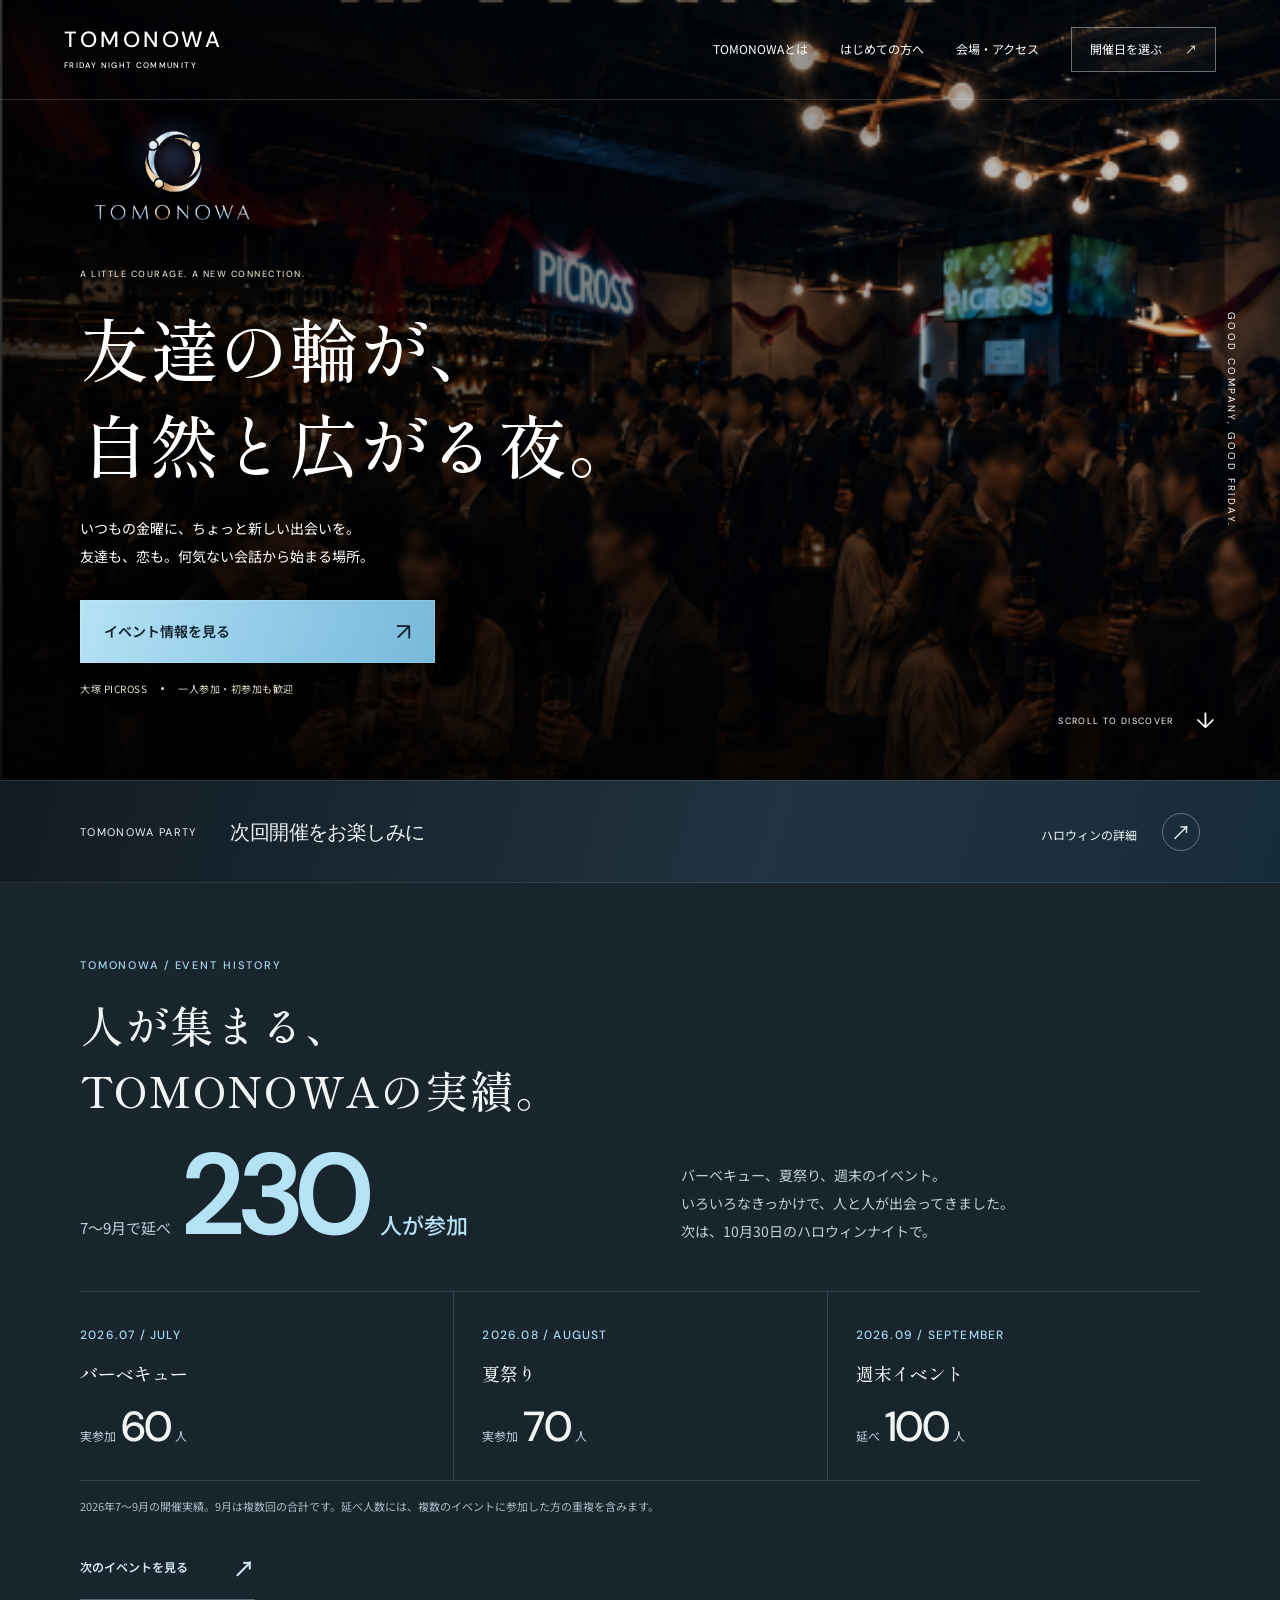
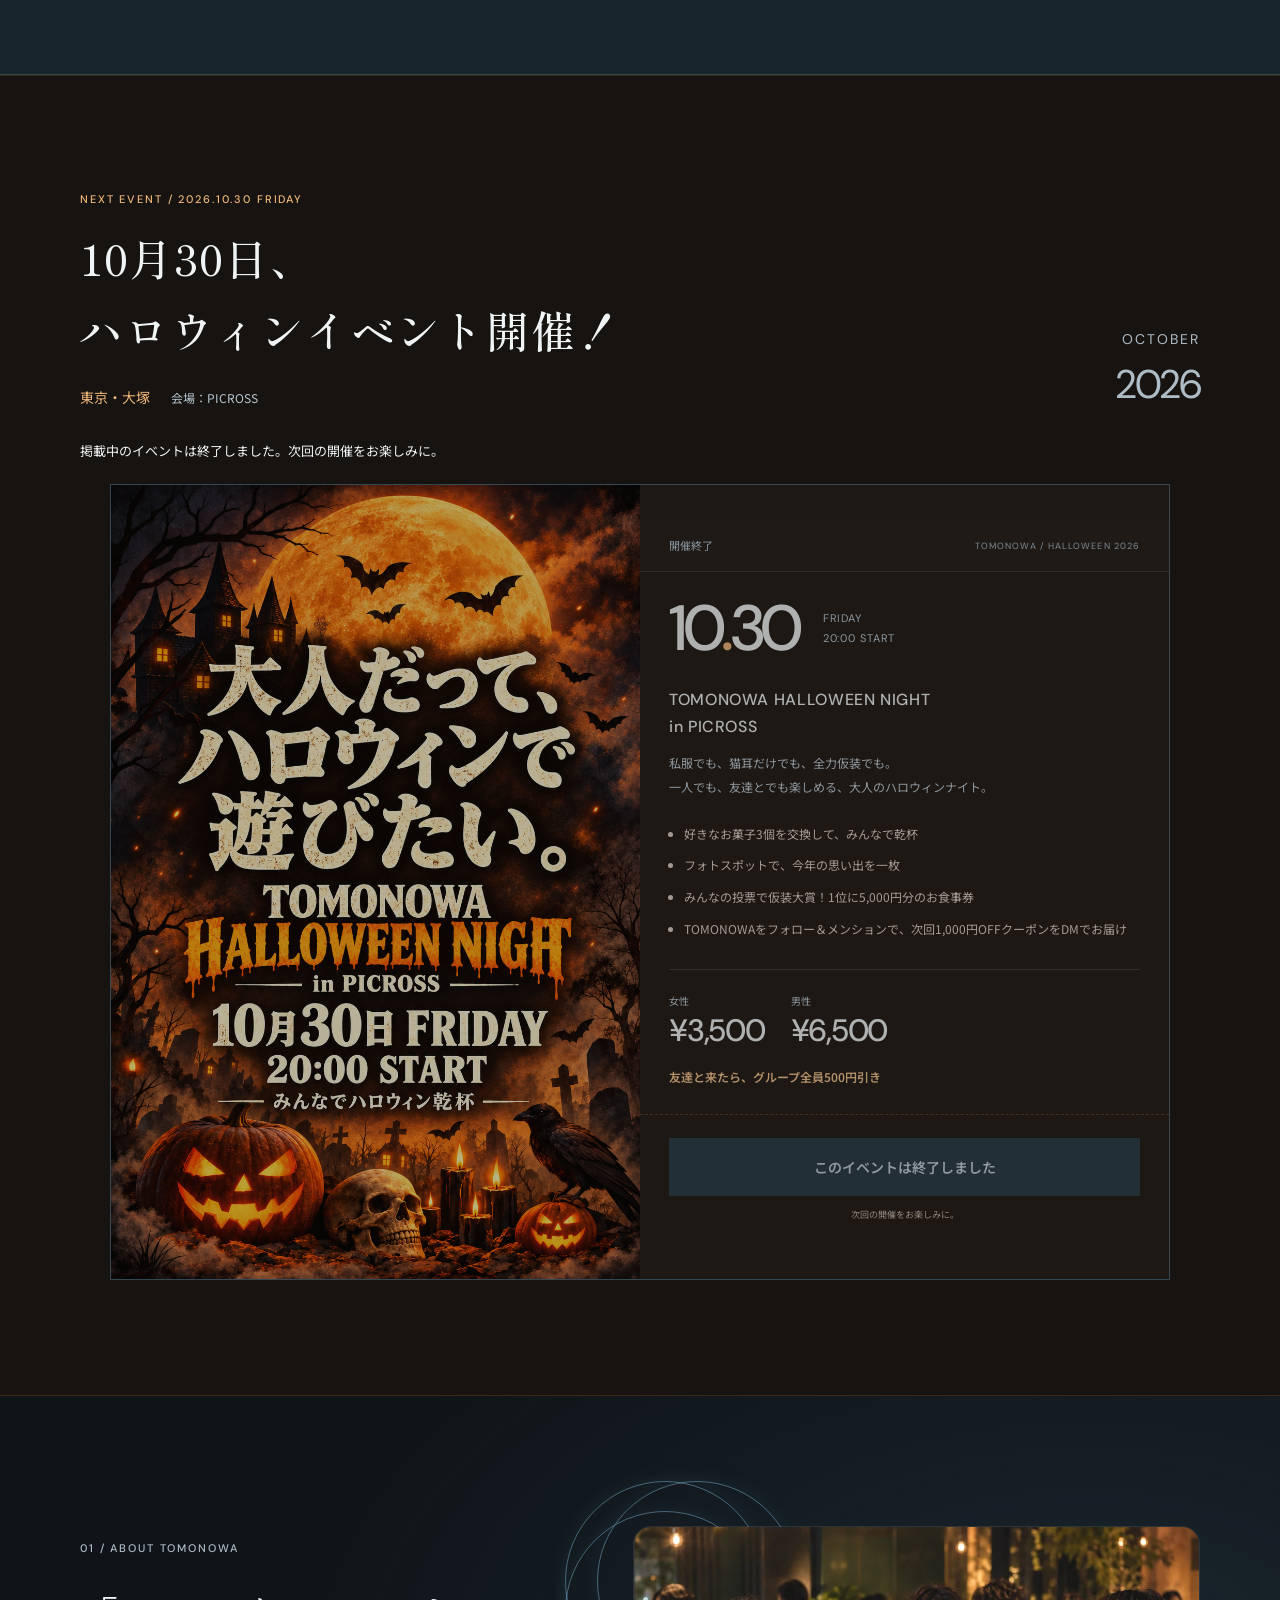
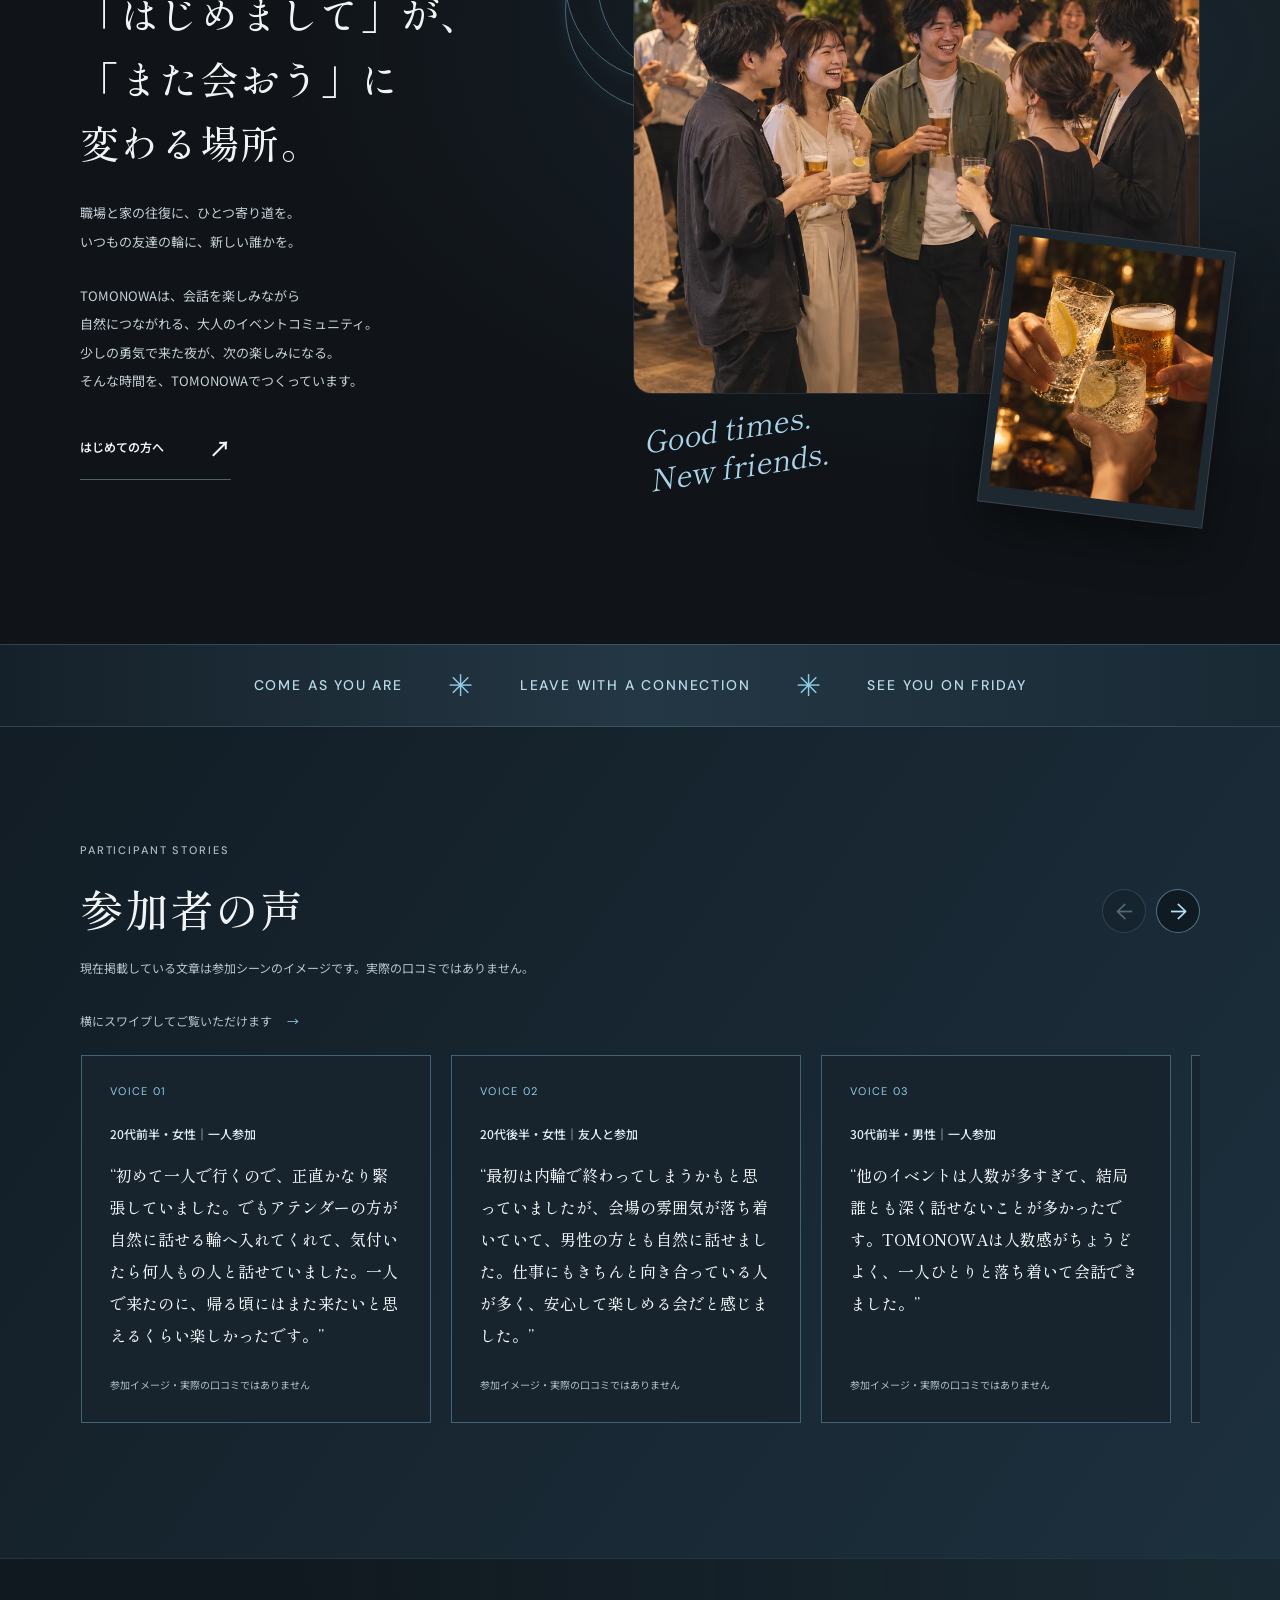
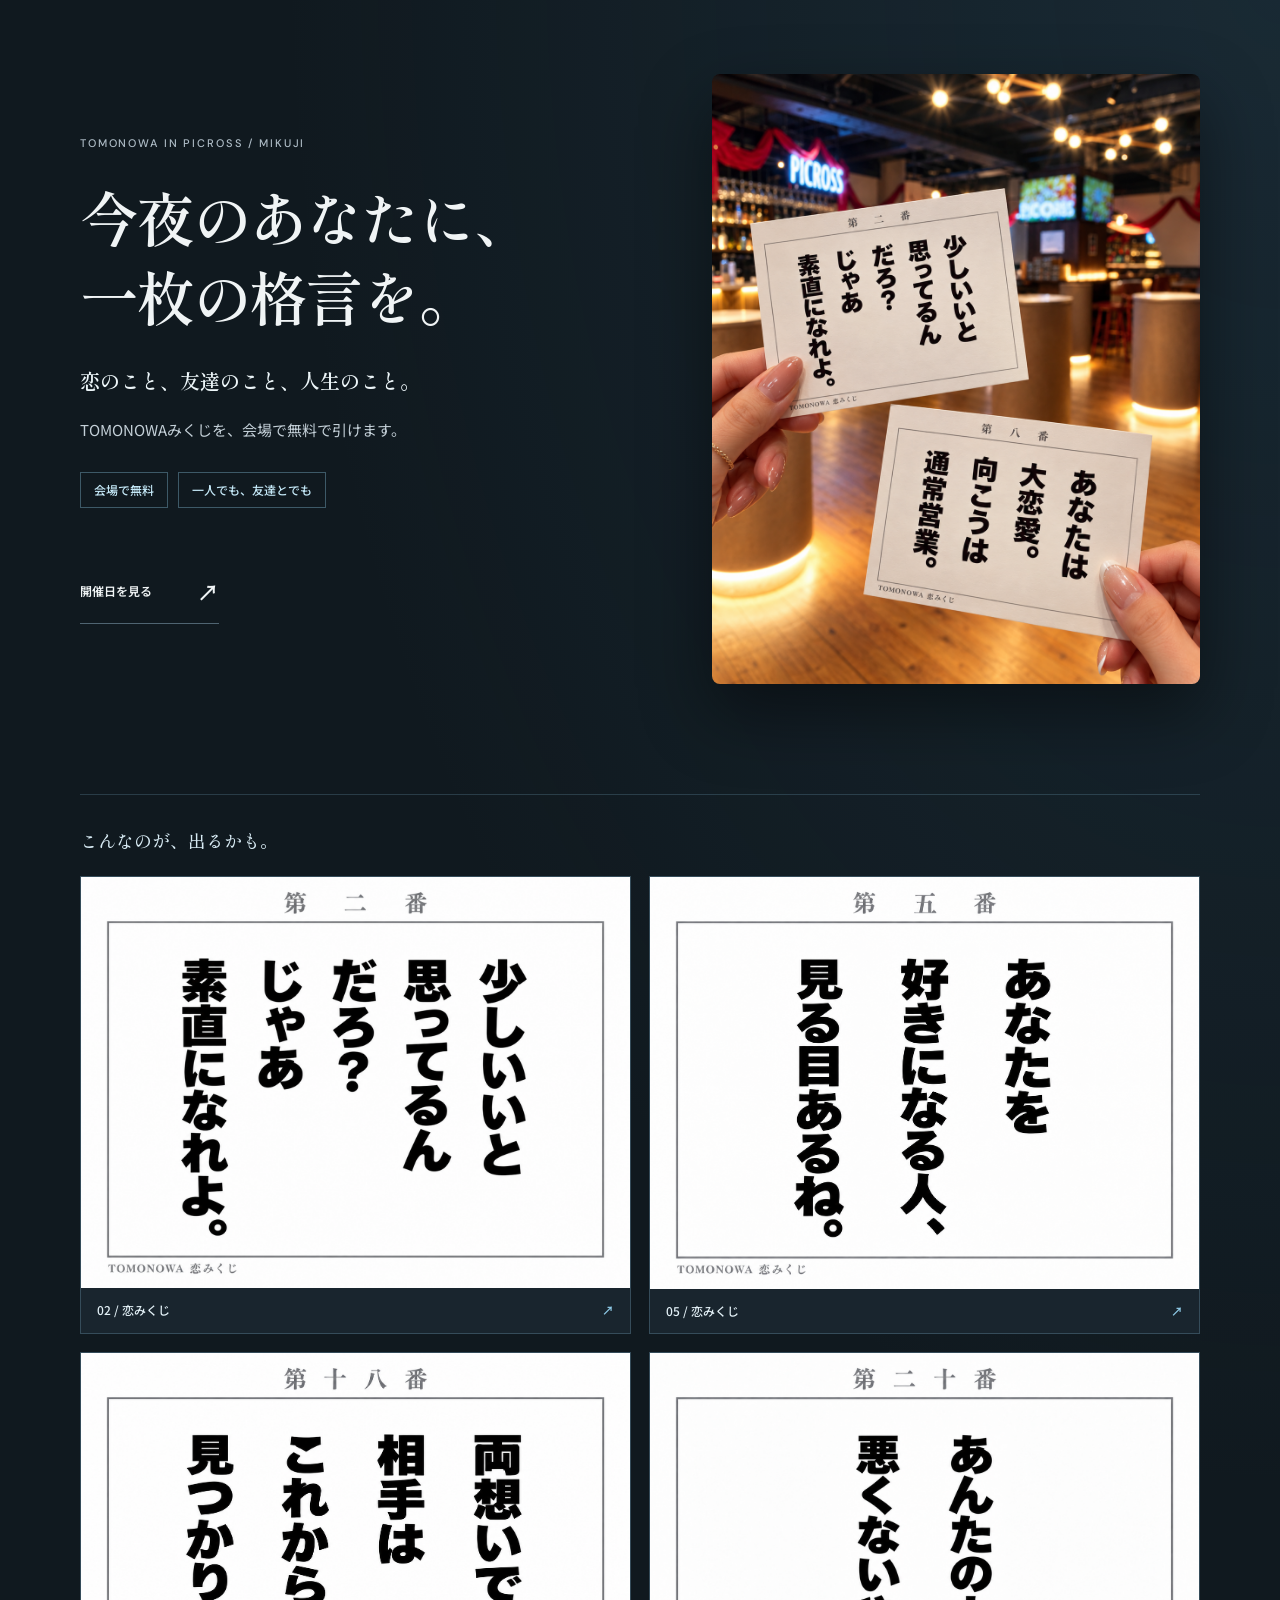
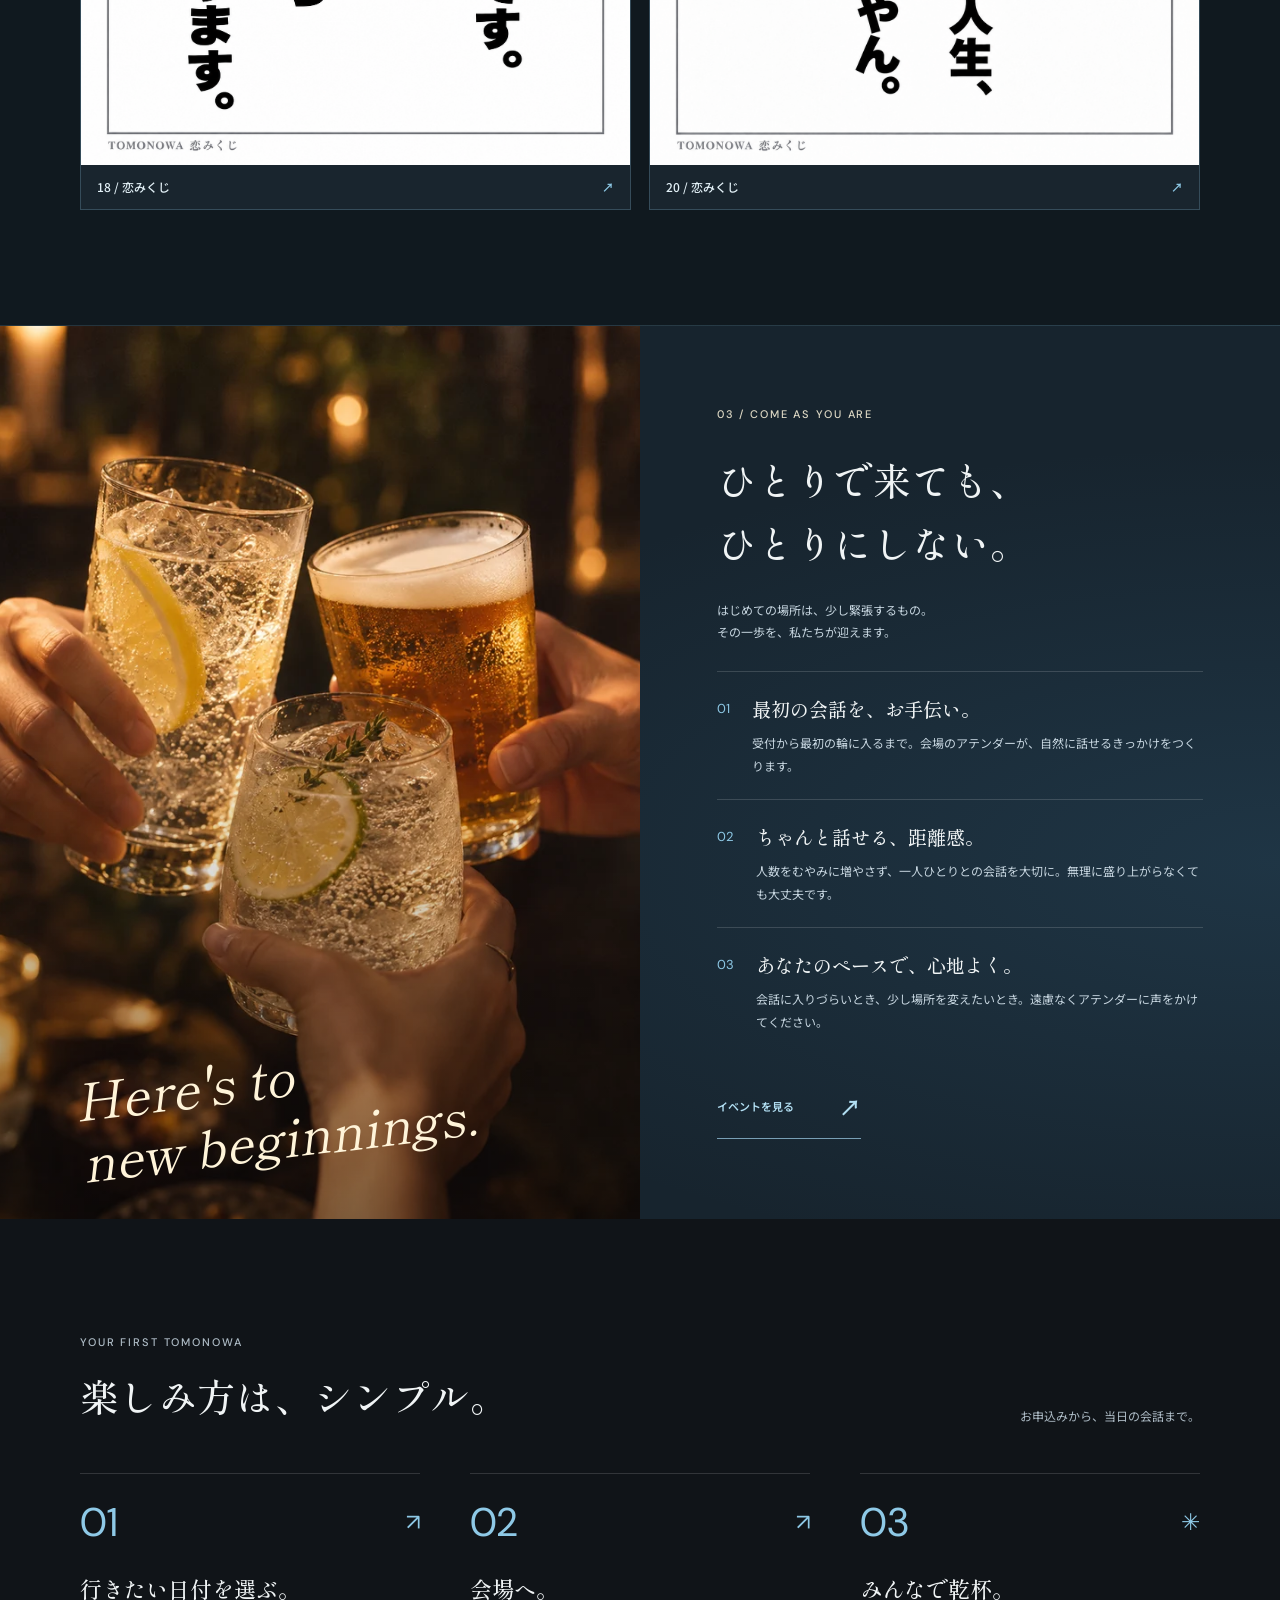
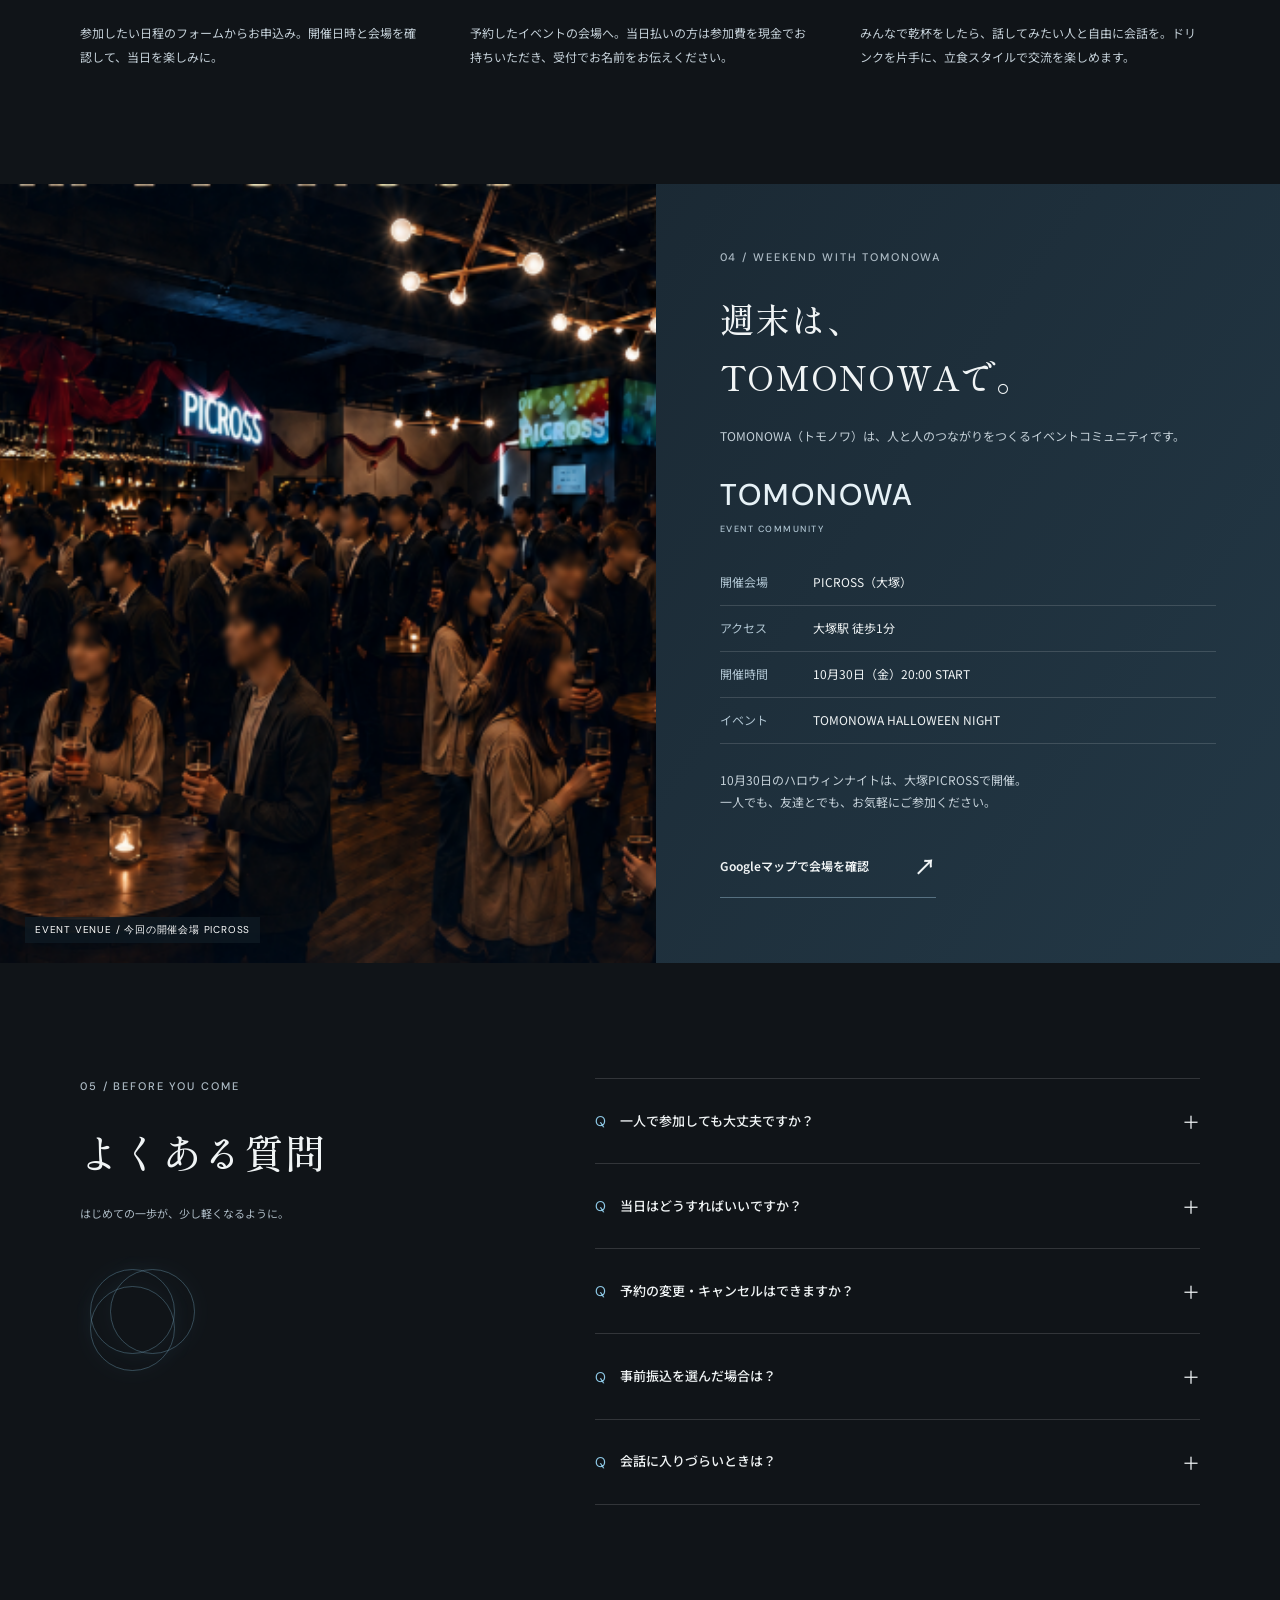
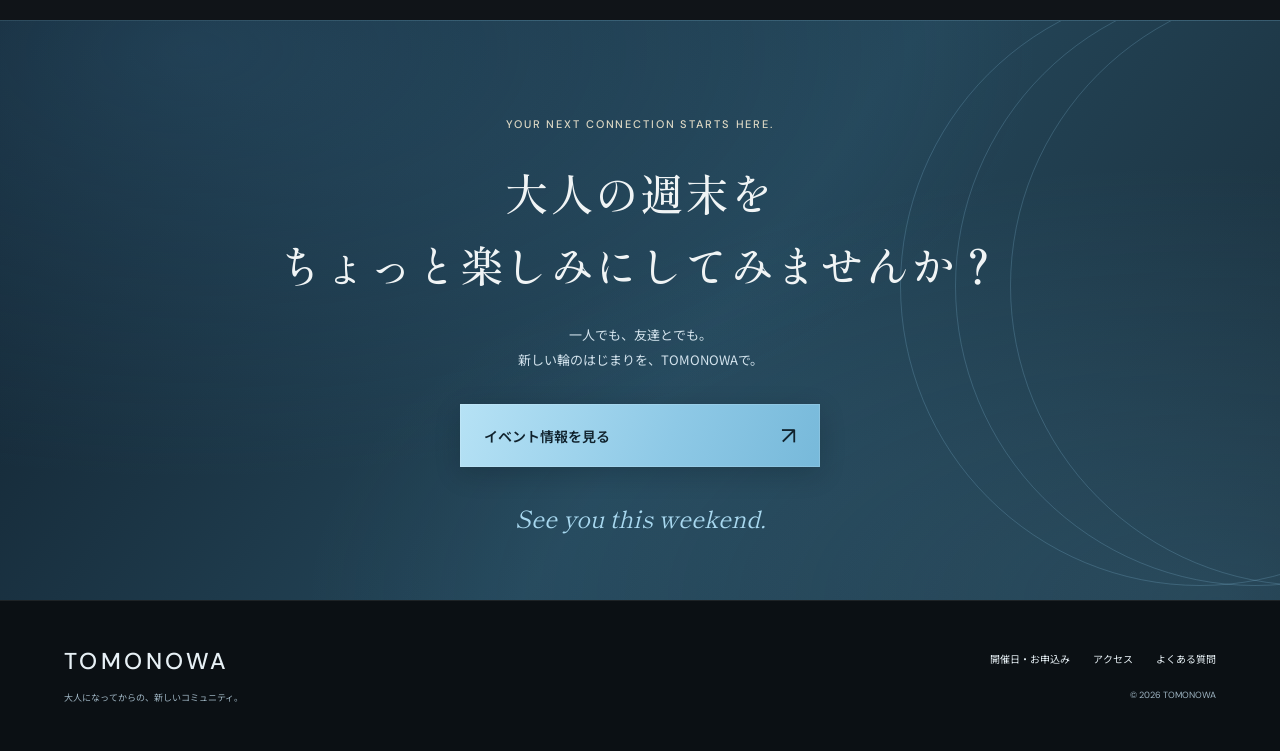
==== index.html @ 36277d04 "Show verified July–September attendance before Halloween offer" ====
<!doctype html>
<html lang="ja">
<head>
  <meta charset="utf-8">
  <meta name="viewport" content="width=device-width, initial-scale=1">
  <meta name="theme-color" content="#101418">
  <meta name="description" content="友達の輪が、自然と広がる夜。TOMONOWAは大人のためのイベントコミュニティ。恋や友達の話が弾む、会場で無料のTOMONOWAみくじも。10月30日（金）20:00、大塚PICROSSでハロウィンナイト開催。">
  <meta property="og:title" content="TOMONOWA｜金曜の夜に、新しいつながりを。">
  <meta property="og:description" content="10月30日（金）20:00、大塚PICROSSでハロウィンナイト。女性3,500円・男性6,500円、友達と来たらグループ全員500円引き。">
  <meta property="og:type" content="website">
  <meta property="og:url" content="https://martech0000.github.io/tomonowa-event-portal/">
  <meta property="og:image" content="https://martech0000.github.io/tomonowa-event-portal/assets/halloween-2026-flyer.png">
  <title>TOMONOWA｜金曜の夜に、新しいつながりを。</title>
  <link rel="preconnect" href="https://fonts.googleapis.com">
  <link rel="preconnect" href="https://fonts.gstatic.com" crossorigin>
  <link href="https://fonts.googleapis.com/css2?family=DM+Sans:wght@400;500;600;700&family=Shippori+Mincho:wght@500;600;700&family=Noto+Sans+JP:wght@400;500;600;700&display=swap" rel="stylesheet">
  <link rel="stylesheet" href="renewal.css">
  <link rel="stylesheet" href="night.css?v=mikuji-picks-2-5-18-20">
  <link rel="stylesheet" href="halloween-event.css?v=20261003-1">
  <link rel="stylesheet" href="attendance.css?v=20261014-1">
  <script src="site.js?v=halloween-20261003" defer></script>
</head>
<body>
  <a class="skip-link" href="#main">本文へスキップ</a>
  <header class="nav">
    <a class="nav-brand" href="#top" aria-label="TOMONOWA トップへ">TOMONOWA<span>FRIDAY NIGHT COMMUNITY</span></a>
    <nav aria-label="メインナビゲーション"><a href="#about">TOMONOWAとは</a><a href="#first">はじめての方へ</a><a href="#access">会場・アクセス</a><a class="nav-cta" href="#events">開催日を選ぶ <span aria-hidden="true">↗</span></a></nav>
  </header>
  <main id="main">
    <section class="hero" id="top" aria-labelledby="hero-title">
      <img class="hero-photo" src="assets/picross-hero.png" alt="実際の会場、大塚PICROSSでの交流風景" fetchpriority="high">
      <div class="hero-overlay"></div>
      <img class="hero-logo" src="assets/tomonowa-logo-transparent.png" alt="TOMONOWA">
      <div class="hero-content"><p class="eyebrow light">A LITTLE COURAGE. A NEW CONNECTION.</p><h1 id="hero-title">友達の輪が、<br>自然と広がる夜。</h1><p class="hero-lead">いつもの金曜に、ちょっと新しい出会いを。<br>友達も、恋も。何気ない会話から始まる場所。</p><a class="button button-cream" href="#events">イベントを見る <span aria-hidden="true">↗</span></a><p class="hero-meta">大塚 PICROSS <i></i> 一人参加・初参加も歓迎</p></div>
      <div class="hero-side" aria-hidden="true">GOOD COMPANY, GOOD FRIDAY.</div>
      <a class="hero-scroll" href="#about">SCROLL TO DISCOVER <span aria-hidden="true">↓</span></a>
    </section>
    <a class="next-event" href="#events"><span class="next-label"><span class="live-dot"></span> NEXT PARTY</span><span class="next-date" data-next-date>10.30 <small>FRI</small></span><span class="next-info" data-next-info>20:00 START <span>大塚 PICROSS</span></span><span class="next-action">ハロウィンの詳細 <b aria-hidden="true">↗</b></span></a>
    <section class="section attendance" id="attendance" aria-labelledby="attendance-title">
      <p class="eyebrow">TOMONOWA / EVENT HISTORY</p>
      <div class="attendance-heading">
        <div><h2 id="attendance-title">人が集まる、<br>TOMONOWAの実績。</h2><p class="attendance-total"><span>7〜9月で延べ</span><strong>230<small>人が参加</small></strong></p></div>
        <p class="attendance-intro">バーベキュー、夏祭り、週末のイベント。<br>いろいろなきっかけで、人と人が出会ってきました。<br>次は、10月30日のハロウィンナイトで。</p>
      </div>
      <ol class="attendance-records">
        <li><time datetime="2026-07">2026.07 / JULY</time><h3>バーベキュー</h3><p>実参加<strong>60</strong>人</p></li>
        <li><time datetime="2026-08">2026.08 / AUGUST</time><h3>夏祭り</h3><p>実参加<strong>70</strong>人</p></li>
        <li><time datetime="2026-09">2026.09 / SEPTEMBER</time><h3>週末イベント</h3><p>延べ<strong>100</strong>人</p></li>
      </ol>
      <p class="attendance-count-note">2026年7〜9月の開催実績。9月は複数回の合計です。延べ人数には、複数のイベントに参加した方の重複を含みます。</p>
      <a class="text-link" href="#events">次のイベントを見る <span aria-hidden="true">↗</span></a>
    </section>
    <section class="section events halloween-event" id="events" aria-labelledby="events-title">
      <div class="section-heading"><div><p class="eyebrow">NEXT EVENT / 2026.10.30 FRIDAY</p><h2 id="events-title">10月30日、<br>ハロウィンイベント開催！</h2><p class="event-area">東京・大塚 <span>会場：PICROSS</span></p></div><p class="month-label">OCTOBER <span>2026</span></p></div>
      <p class="booking-guide">大人だって、ハロウィンで遊びたい。<span>10月30日（金）20:00 START</span></p>
      <div class="event-grid single-event">
        <article class="event-card featured halloween-card" data-event-date="2026-10-30" data-event-end="2026-10-30T23:59:59+09:00">
          <a class="halloween-flyer" href="https://martech0000.github.io/tomonowa-event-portal/halloween/" aria-label="10月30日ハロウィンナイトの内容の詳細はこちら"><img src="assets/halloween-2026-flyer.png" width="1024" height="1536" alt="大人だって、ハロウィンで遊びたい。TOMONOWA HALLOWEEN NIGHT in PICROSS。10月30日金曜日20時スタート。" loading="lazy"></a>
          <div class="halloween-event-body">
            <div class="ticket-top"><span class="event-status">次回開催</span><span class="ticket-id">TOMONOWA / HALLOWEEN 2026</span></div>
            <div class="ticket-body">
              <div class="event-date"><time datetime="2026-10-30">10<span>.</span>30</time><span>FRIDAY<br>20:00 START</span></div>
              <h3>TOMONOWA HALLOWEEN NIGHT<br>in PICROSS</h3>
              <p class="event-copy">私服でも、猫耳だけでも、全力仮装でも。<br>一人でも、友達とでも楽しめる、大人のハロウィンナイト。</p>
              <ul class="halloween-highlights"><li>好きなお菓子3個を交換して、みんなで乾杯</li><li>フォトスポットで、今年の思い出を一枚</li><li>みんなの投票で仮装大賞！1位に5,000円分のお食事券</li><li>TOMONOWAをフォロー＆メンションで、次回1,000円OFFクーポンをDMでお届け</li></ul>
              <div class="price-row"><div><small>女性</small><strong>¥3,500</strong></div><div><small>男性</small><strong>¥6,500</strong></div></div>
              <p class="halloween-friend-off">友達と来たら、グループ全員500円引き</p>
            </div>
            <div class="ticket-bottom"><a class="button button-green booking-link" href="https://martech0000.github.io/tomonowa-event-portal/halloween/">内容の詳細はこちら <span aria-hidden="true">↗</span></a><small>ハロウィン特設LPで、当日の楽しみ方をご覧ください</small></div>
          </div>
        </article>
      </div>
    </section>
    <section class="section about" id="about" aria-labelledby="about-title">
      <div class="about-copy"><p class="eyebrow">01 / ABOUT TOMONOWA</p><h2 id="about-title">「はじめまして」が、<br>「また会おう」に<br>変わる場所。</h2><p>職場と家の往復に、ひとつ寄り道を。<br>いつもの友達の輪に、新しい誰かを。</p><p>TOMONOWAは、会話を楽しみながら<br class="desktop">自然につながれる、大人のイベントコミュニティ。<br class="desktop">少しの勇気で来た夜が、次の楽しみになる。<br class="desktop">そんな時間を、TOMONOWAでつくっています。</p><a class="text-link" href="#first">はじめての方へ <span aria-hidden="true">↗</span></a></div>
      <div class="about-visual"><div class="orbit-mark" aria-hidden="true"><i></i><i></i><i></i></div><figure class="connection-photo"><img src="assets/standing-party-v2.webp" alt="立食パーティーで交流する人たち" width="1200" height="800" loading="lazy"></figure><figure class="cheers-photo"><img src="assets/cheers-v1.webp" alt="グラスを合わせて乾杯する様子" width="800" height="1000" loading="lazy"></figure><p class="hand-note">Good times.<br>New friends.</p></div>
    </section>
    <div class="word-ribbon" aria-hidden="true"><span>COME AS YOU ARE</span><i>✳</i><span>LEAVE WITH A CONNECTION</span><i>✳</i><span>SEE YOU ON FRIDAY</span></div>
    <section class="section voices" id="voices" aria-labelledby="voices-title">
      <div class="section-heading"><div><p class="eyebrow">PARTICIPANT STORIES</p><h2 id="voices-title">参加者の声</h2><p class="voices-note">現在掲載している文章は参加シーンのイメージです。実際の口コミではありません。</p></div><div class="voice-controls"><button type="button" class="voice-arrow" data-voice-direction="-1" aria-label="前のカードを見る" aria-controls="voiceRail">←</button><button type="button" class="voice-arrow" data-voice-direction="1" aria-label="次のカードを見る" aria-controls="voiceRail">→</button></div></div>
      <p class="voices-hint">横にスワイプしてご覧いただけます <span aria-hidden="true">→</span></p>
      <div class="voice-rail" id="voiceRail" tabindex="0" role="region" aria-label="参加者の声の掲載イメージ。横にスクロールできます">
      <article><span>VOICE 01</span><h3>20代前半・女性｜一人参加</h3><p>“初めて一人で行くので、正直かなり緊張していました。でもアテンダーの方が自然に話せる輪へ入れてくれて、気付いたら何人もの人と話せていました。一人で来たのに、帰る頃にはまた来たいと思えるくらい楽しかったです。”</p><small>参加イメージ・実際の口コミではありません</small></article>
      <article><span>VOICE 02</span><h3>20代後半・女性｜友人と参加</h3><p>“最初は内輪で終わってしまうかもと思っていましたが、会場の雰囲気が落ち着いていて、男性の方とも自然に話せました。仕事にもきちんと向き合っている人が多く、安心して楽しめる会だと感じました。”</p><small>参加イメージ・実際の口コミではありません</small></article>
      <article><span>VOICE 03</span><h3>30代前半・男性｜一人参加</h3><p>“他のイベントは人数が多すぎて、結局誰とも深く話せないことが多かったです。TOMONOWAは人数感がちょうどよく、一人ひとりと落ち着いて会話できました。”</p><small>参加イメージ・実際の口コミではありません</small></article>
      <article><span>VOICE 04</span><h3>20代後半・女性｜初参加</h3><p>“ガツガツした出会いの場は苦手だったので少し不安でした。でも、無理に連絡先交換をする空気ではなく、まず会話を楽しめる雰囲気でした。”</p><small>参加イメージ・実際の口コミではありません</small></article>
      <article><span>VOICE 05</span><h3>30代前半・男性｜紹介で参加</h3><p>“人数だけを集めた会ではなく、男女ともに話しやすく、仕事にも自分の時間にも向き合っている人が多い印象でした。”</p><small>参加イメージ・実際の口コミではありません</small></article>
    </div>
    </section>
    <section class="section koi-mikuji" id="koi-mikuji" aria-labelledby="koi-mikuji-title">
      <div class="koi-mikuji-copy">
        <p class="eyebrow">TOMONOWA IN PICROSS / MIKUJI</p>
        <h2 id="koi-mikuji-title">今夜のあなたに、<br>一枚の格言を。</h2>
        <p class="koi-mikuji-lead">恋のこと、友達のこと、人生のこと。</p>
        <p>TOMONOWAみくじを、会場で無料で引けます。</p>
        <div class="koi-mikuji-meta"><span>会場で無料</span><span>一人でも、友達とでも</span></div>
        <a class="text-link" href="#events">開催日を見る <span aria-hidden="true">↗</span></a>
      </div>
      <figure class="koi-mikuji-visual"><img src="assets/tomonowa-koi-mikuji.png" width="1122" height="1402" alt="PICROSSの店内を背景に、TOMONOWAの恋みくじを2枚持つ紹介画像" loading="lazy"></figure>
      <div class="mikuji-samples" aria-label="TOMONOWAみくじの一例">
        <p>こんなのが、出るかも。</p>
        <div class="mikuji-samples-rail">
          <a href="assets/mikuji/fortune-02.png" target="_blank" rel="noopener noreferrer"><img src="assets/mikuji/fortune-02.png" width="1448" height="1086" alt="恋みくじ2番。少しいいと思ってるんだろ？じゃあ素直になれよ。" loading="lazy"><span>02 / 恋みくじ <b aria-hidden="true">↗</b></span></a>
          <a href="assets/mikuji/fortune-05.png" target="_blank" rel="noopener noreferrer"><img src="assets/mikuji/fortune-05.png" width="1448" height="1086" alt="恋みくじ5番。あなたを好きになる人、見る目あるね。" loading="lazy"><span>05 / 恋みくじ <b aria-hidden="true">↗</b></span></a>
          <a href="assets/mikuji/fortune-18.png" target="_blank" rel="noopener noreferrer"><img src="assets/mikuji/fortune-18.png" width="1448" height="1086" alt="恋みくじ18番。両想いです。相手はこれから見つかります。" loading="lazy"><span>18 / 恋みくじ <b aria-hidden="true">↗</b></span></a>
          <a href="assets/mikuji/fortune-20.png" target="_blank" rel="noopener noreferrer"><img src="assets/mikuji/fortune-20.png" width="1448" height="1086" alt="恋みくじ20番。あんたの人生、悪くないやん。" loading="lazy"><span>20 / 恋みくじ <b aria-hidden="true">↗</b></span></a>
        </div>
      </div>
    </section>
    <section class="experience" id="first" aria-labelledby="experience-title"><div class="experience-image"><img src="assets/cheers-v1.webp" width="800" height="1000" alt="金曜の夜に乾杯する様子" loading="lazy"><span class="photo-lettering" aria-hidden="true">Here's to<br>new beginnings.</span></div><div class="experience-copy"><p class="eyebrow light">03 / COME AS YOU ARE</p><h2 id="experience-title">ひとりで来ても、<br>ひとりにしない。</h2><p class="experience-lead">はじめての場所は、少し緊張するもの。<br>その一歩を、私たちが迎えます。</p><div class="promise"><span>01</span><div><h3>最初の会話を、お手伝い。</h3><p>受付から最初の輪に入るまで。会場のアテンダーが、自然に話せるきっかけをつくります。</p></div></div><div class="promise"><span>02</span><div><h3>ちゃんと話せる、距離感。</h3><p>人数をむやみに増やさず、一人ひとりとの会話を大切に。無理に盛り上がらなくても大丈夫です。</p></div></div><div class="promise"><span>03</span><div><h3>あなたのペースで、心地よく。</h3><p>会話に入りづらいとき、少し場所を変えたいとき。遠慮なくアテンダーに声をかけてください。</p></div></div><a class="text-link light-link" href="#events">イベントを見る <span aria-hidden="true">↗</span></a></div></section>
    <section class="section flow" aria-labelledby="flow-title"><div class="section-heading"><div><p class="eyebrow">YOUR FIRST TOMONOWA</p><h2 id="flow-title">楽しみ方は、シンプル。</h2></div><p>お申込みから、当日の会話まで。</p></div><ol class="flow-grid"><li><span class="step-no">01 <i aria-hidden="true">↗</i></span><h3>行きたい日付を選ぶ。</h3><p>参加したい日程のフォームからお申込み。開催日時と会場を確認して、当日を楽しみに。</p></li><li><span class="step-no">02 <i aria-hidden="true">↗</i></span><h3>会場へ。</h3><p>予約したイベントの会場へ。当日払いの方は参加費を現金でお持ちいただき、受付でお名前をお伝えください。</p></li><li><span class="step-no">03 <i aria-hidden="true">✳</i></span><h3>みんなで乾杯。</h3><p>みんなで乾杯をしたら、話してみたい人と自由に会話を。ドリンクを片手に、立食スタイルで交流を楽しめます。</p></li></ol></section>
    <section class="venue" id="access" aria-labelledby="venue-title"><figure><img src="assets/picross-hero.png" width="1200" height="800" alt="実際の会場PICROSSの店内。温かな照明の下に人が集まる様子" loading="lazy"><figcaption>EVENT VENUE / 今回の開催会場 PICROSS</figcaption></figure><div class="venue-copy"><p class="eyebrow">04 / WEEKEND WITH TOMONOWA</p><h2 id="venue-title">週末は、<br>TOMONOWAで。</h2><p class="venue-intro">TOMONOWA（トモノワ）は、人と人のつながりをつくるイベントコミュニティです。</p><p class="venue-name">TOMONOWA<span>EVENT COMMUNITY</span></p><dl><div><dt>開催会場</dt><dd>PICROSS（大塚）</dd></div><div><dt>アクセス</dt><dd>大塚駅 徒歩1分</dd></div><div><dt>開催時間</dt><dd>10月30日（金）20:00 START</dd></div><div><dt>イベント</dt><dd>TOMONOWA HALLOWEEN NIGHT</dd></div></dl><p>10月30日のハロウィンナイトは、大塚PICROSSで開催。<br>一人でも、友達とでも、お気軽にご参加ください。</p><a class="text-link" href="https://www.google.com/maps/search/?api=1&query=PICROSS%20%E5%A4%A7%E5%A1%9A" target="_blank" rel="noopener noreferrer">Googleマップで会場を確認 <span aria-hidden="true">↗</span></a></div></section>
    <section class="section faq" id="faq" aria-labelledby="faq-title"><div><p class="eyebrow">05 / BEFORE YOU COME</p><h2 id="faq-title">よくある質問</h2><p>はじめての一歩が、少し軽くなるように。</p><div class="faq-orbits orbit-mark" aria-hidden="true"><i></i><i></i><i></i></div></div><div class="faq-list"><details><summary><span>一人で参加しても大丈夫ですか？</span><b aria-hidden="true">＋</b></summary><p>はい、参加者の半分以上が一人で参加されているので大丈夫です。初めての方も、お気軽にご参加ください。</p></details><details><summary><span>当日はどうすればいいですか？</span><b aria-hidden="true">＋</b></summary><p>当日払いの方は参加費を現金でお持ちいただき、受付でお名前をお伝えください。事前振込の方は、振込完了画面をご提示ください。</p></details><details><summary><span>予約の変更・キャンセルはできますか？</span><b aria-hidden="true">＋</b></summary><p>変更・キャンセルは、開催当日の開始時刻の3時間前までにご連絡ください。それまでにキャンセルのご連絡がない場合、参加費の100％をキャンセル料としてお振込みいただきますので、ご注意ください。</p></details><details><summary><span>事前振込を選んだ場合は？</span><b aria-hidden="true">＋</b></summary><p>当日の受付で、振込完了画面をご提示ください。</p></details><details><summary><span>会話に入りづらいときは？</span><b aria-hidden="true">＋</b></summary><p>近くのアテンダーにお気軽に声をかけてください。会話のきっかけづくりや、別の輪へのご案内をお手伝いします。無理をせず、ご自身のペースでお楽しみください。</p></details></div></section>
    <section class="closing" aria-labelledby="closing-title"><div class="closing-rings" aria-hidden="true"><i></i><i></i><i></i></div><p class="eyebrow light">YOUR NEXT CONNECTION STARTS HERE.</p><h2 id="closing-title">大人の週末を<br>ちょっと楽しみに<br class="mobile">してみませんか？</h2><p>一人でも、友達とでも。<br>新しい輪のはじまりを、TOMONOWAで。</p><a class="button button-cream" href="#events">ハロウィンイベントを見る <span aria-hidden="true">↗</span></a><span class="closing-sign">See you this weekend.</span></section>
  </main>
  <footer><div><a href="#top">TOMONOWA</a><p>大人になってからの、新しいコミュニティ。</p></div><div class="footer-right"><a href="#events">開催日・お申込み</a><a href="#access">アクセス</a><a href="#faq">よくある質問</a><small>© 2026 TOMONOWA</small></div></footer>
  <div class="mobile-booking"><div><small>次のTOMONOWA</small><strong data-mobile-date>10.30 FRI</strong></div><a href="#events">開催日・お申込み <span aria-hidden="true">↗</span></a></div>
</body>
</html>
---- renewal.css ----
:root{--paper:#f6f3ec;--white:#fffefb;--green:#233c32;--deep:#182d25;--ink:#25362e;--muted:#6a7169;--line:#d6d8cc;--lime:#dfe7b9;--gold:#b69b69;--serif:'Shippori Mincho',serif;--sans:'Noto Sans JP',sans-serif;--eng:'DM Sans',sans-serif}
*{box-sizing:border-box}html{scroll-behavior:smooth;scroll-padding-top:24px}body{margin:0;background:var(--paper);color:var(--ink);font:14px/1.9 var(--sans);-webkit-font-smoothing:antialiased}a{color:inherit;text-decoration:none}button,a,summary{-webkit-tap-highlight-color:transparent}img{display:block;width:100%;object-fit:cover}figure,p,h1,h2,h3{margin:0}a:focus-visible,summary:focus-visible{outline:3px solid #b78a41;outline-offset:6px}::selection{background:var(--lime);color:var(--deep)}.skip-link{position:fixed;top:-100px;left:20px;z-index:99;padding:12px;background:white}.skip-link:focus{top:16px}
.nav{position:absolute;z-index:5;inset:0 0 auto;display:flex;justify-content:space-between;align-items:center;padding:27px 5%;color:#fff;border-bottom:1px solid #ffffff26}.nav-brand{font:500 22px/1 var(--eng);letter-spacing:.16em}.nav-brand span{display:block;margin-top:10px;font-size:8px;letter-spacing:.17em}.nav nav{display:flex;gap:32px;align-items:center;font-size:12px}.nav-cta{padding:10px 18px;border:1px solid #ffffff80}.nav-cta span{margin-left:20px}.nav nav>a:hover{color:var(--lime)}
.hero{position:relative;display:flex;align-items:flex-end;min-height:780px;overflow:hidden;padding:260px max(54px,calc((100vw - 1120px)/2)) 82px;color:#fff}.hero-photo,.hero-overlay{position:absolute;inset:0;width:100%;height:100%}.hero-photo{object-fit:cover;object-position:65% 0}.hero-overlay{background:linear-gradient(90deg,rgba(0,0,0,.79),rgba(0,0,0,.47) 48%,rgba(0,0,0,.14)),linear-gradient(0deg,rgba(0,0,0,.7),transparent 61%)}.hero-logo{position:absolute;z-index:2;top:114px;left:max(54px,calc((100vw - 1120px)/2));width:190px;filter:drop-shadow(0 4px 12px #0007)}.hero-content{position:relative;z-index:1;max-width:650px}.eyebrow{font:500 11px/1.5 var(--eng);letter-spacing:.17em;color:var(--muted);margin-bottom:25px}.eyebrow.light{color:#ddd8c4}.hero h1{font:500 clamp(44px,5.4vw,76px)/1.38 var(--serif);letter-spacing:.01em}.hero .eyebrow{font-size:9px;margin-bottom:19px}.hero-lead{font-size:14px;margin-top:23px;line-height:2}.button{display:flex;align-items:center;justify-content:space-between;gap:28px;min-height:58px;padding:16px 24px;font-size:14px;font-weight:600;transition:background .2s,transform .2s}.button:hover{transform:translateY(-3px)}.button span{font:24px var(--eng)}.button-cream{background:var(--paper);color:var(--green)}.button-cream:hover{background:var(--lime)}.hero .button{max-width:355px;margin-top:30px}.hero-meta{margin-top:16px;font-size:10px;letter-spacing:.05em;color:#e6dfce;display:flex;align-items:center;gap:14px}.hero-meta i{display:block;width:3px;height:3px;background:currentColor;border-radius:50%}.hero-side{position:absolute;right:42px;top:40%;writing-mode:vertical-rl;font:10px var(--eng);letter-spacing:.24em}.hero-scroll{position:absolute;right:5%;bottom:45px;font:9px var(--eng);letter-spacing:.15em;display:flex;align-items:center;gap:22px}.hero-scroll span{font-size:22px}
.next-event{display:flex;align-items:center;gap:34px;min-height:103px;padding:20px max(54px,calc((100vw - 1120px)/2));background:var(--green);color:var(--paper)}.next-label{display:flex;align-items:center;gap:10px;font:11px var(--eng);letter-spacing:.12em;white-space:nowrap}.live-dot{width:6px;height:6px;border-radius:50%;background:var(--lime)}.next-date{font:40px/1 var(--eng);letter-spacing:-.03em;white-space:nowrap}.next-date small{font-size:12px;letter-spacing:.05em}.next-info{font:13px/1.8 var(--eng);padding-left:28px;border-left:1px solid #ffffff36}.next-info span{display:block;font:11px var(--sans);margin-top:4px}.next-action{margin-left:auto;font-size:12px;white-space:nowrap}.next-action b{display:inline-flex;align-items:center;justify-content:center;margin-left:22px;border:1px solid #ffffff55;border-radius:50%;width:38px;height:38px;font-size:20px;font-weight:400}.next-event:hover{background:#304d40}
.section{padding:115px max(54px,calc((100vw - 1120px)/2))}h2{font:500 clamp(30px,3.4vw,48px)/1.65 var(--serif);letter-spacing:.025em}.about{display:grid;grid-template-columns:.9fr 1.1fr;gap:8%;align-items:center;padding-top:130px;padding-bottom:150px}.about-copy>p:not(.eyebrow){margin-top:25px;font-size:13px;line-height:2.2;color:#59645a}.text-link{display:inline-flex;justify-content:space-between;gap:45px;align-items:center;font-size:12px;font-weight:600;border-bottom:1px solid var(--ink);padding:10px 0;margin-top:21px}.text-link span{font-size:22px}.text-link:hover{opacity:.7}.about-visual{position:relative;padding-bottom:100px}.connection-photo{position:relative;z-index:1}.connection-photo img{aspect-ratio:1.21;object-position:48% center;border-radius:170px 170px 0 0;height:auto}.connection-photo figcaption,.cheers-photo figcaption{font-size:9px;color:#6a7169;margin-top:8px}.cheers-photo{position:absolute;z-index:2;width:40%;right:-20px;bottom:-22px;transform:rotate(7deg);padding:9px 9px 16px;background:#fffdf7;box-shadow:0 14px 32px #27332717}.cheers-photo img{aspect-ratio:.82;height:auto}.cheers-photo figcaption{font-size:8px}.hand-note{position:absolute;bottom:10px;left:12px;font:italic 30px/1.25 var(--serif);color:#6a7a54;transform:rotate(-9deg)}.orbit-mark{position:absolute;width:200px;height:200px;left:-68px;top:-45px}.orbit-mark i{position:absolute;inset:0;border:1px solid #9ca67f;border-radius:50%}.orbit-mark i:nth-child(2){transform:translateX(32px)}.orbit-mark i:nth-child(3){transform:translateY(30px)}.word-ribbon{display:flex;justify-content:center;align-items:center;gap:45px;padding:21px;overflow:hidden;border-block:1px solid #c4ccb5;color:#6f7d58;background:#e9eddb;font:500 14px var(--eng);letter-spacing:.13em;white-space:nowrap}.word-ribbon i{font-size:30px;font-style:normal}
.events{background:#eeefe5}.section-heading{display:flex;justify-content:space-between;align-items:end;gap:28px}.section-heading .eyebrow{margin-bottom:15px}.section-heading>p{font-size:12px;color:var(--muted)}.month-label{font:14px var(--eng)!important;letter-spacing:.15em;text-align:right}.month-label span{display:block;margin-top:10px;font-size:40px;font-weight:400;letter-spacing:-.04em}.campaign{position:relative;display:flex;align-items:center;justify-content:space-between;overflow:hidden;gap:30px;padding:30px 40px;background:#e1e6cd;border:1px solid #bec8a6;margin-top:40px}.campaign-tag{font-size:10px;display:inline-block;background:var(--green);color:white;padding:3px 12px}.campaign h3{font:500 23px/1.65 var(--serif);margin-top:10px}.campaign-price{position:relative;z-index:1;display:grid;grid-template-columns:1fr 1fr;column-gap:32px}.campaign-price>div{display:grid;grid-template-columns:auto auto;column-gap:14px;align-items:center}.campaign-price span{font-size:12px}.campaign-price del{font:13px var(--eng);color:#656d5a}.campaign-price strong{grid-column:1/-1;font:500 40px/1.3 var(--eng);letter-spacing:-.055em}.campaign-price p{grid-column:1/-1;margin-top:8px;font-size:10px}.campaign-star{position:absolute;right:270px;top:-26px;font:170px/1 var(--eng);color:#b9c794;opacity:.25;transform:rotate(16deg)}.booking-guide{display:flex;justify-content:space-between;margin:29px 0 20px;font-size:13px}.booking-guide span{font-size:11px;color:var(--muted)}.event-grid{display:grid;grid-template-columns:1fr 1fr;gap:26px}.event-card{background:var(--white);border:1px solid #cbd0bf;position:relative}.ticket-top{display:flex;align-items:center;justify-content:space-between;padding:15px 29px;border-bottom:1px solid #e1e4d8}.event-status{font-size:11px;color:#556047}.featured .event-status{color:var(--green);font-weight:700}.featured .event-status:before{content:'';display:inline-block;width:6px;height:6px;background:#678242;border-radius:50%;margin-right:7px}.ticket-id{font:9px var(--eng);letter-spacing:.12em;color:#7b826e}.ticket-body{padding:25px 29px}.event-date{display:flex;align-items:center;gap:24px}.event-date time{font:500 clamp(48px,5vw,68px)/1 var(--eng);letter-spacing:-.07em}.event-date time span{color:#98a57a}.event-date>span{font:11px/1.8 var(--eng);letter-spacing:.08em}.event-card h3{font:500 16px var(--eng);letter-spacing:.12em;margin-top:25px}.event-copy{font-size:12px;margin-top:10px;color:#5e695b}.event-tags{display:flex;gap:8px;margin-top:22px}.event-tags span{padding:4px 9px;border:1px solid #e0e3d6;font-size:10px}.price-row{display:flex;align-items:end;gap:26px;margin-top:28px;padding-top:21px;border-top:1px solid #e0e3d6}.price-row small{font-size:10px;display:block}.price-row strong{font:500 31px var(--eng);letter-spacing:-.04em}.price-row>span{margin-left:auto;font-size:9px;line-height:1.8;text-align:right;color:#677055}.ticket-bottom{position:relative;padding:23px 29px 20px;border-top:1px dashed #c6cdba}.ticket-bottom:before,.ticket-bottom:after{content:'';position:absolute;top:-9px;width:18px;height:18px;background:#eeefe5;border:1px solid #cbd0bf;border-radius:50%}.ticket-bottom:before{left:-10px;border-left-color:#eeefe5}.ticket-bottom:after{right:-10px;border-right-color:#eeefe5}.button-green{background:var(--green);color:#fff}.button-green:hover{background:#385441}.ticket-bottom>small{display:block;text-align:center;font-size:9px;margin-top:10px;color:#737b6b}.past-events{margin-top:28px;border-block:1px solid #cbd0bd;font-size:11px}.past-events summary{display:flex;justify-content:space-between;cursor:pointer;list-style:none;padding:17px 0}.past-events summary span{font-size:16px}.past-events>div{display:flex;justify-content:space-between;gap:15px;padding:15px 0 22px;color:var(--muted)}
.experience{display:grid;grid-template-columns:1fr 1fr;background:var(--green);color:var(--paper)}.experience-image{position:relative;min-height:750px;overflow:hidden}.experience-image>img{height:100%;position:absolute;inset:0;object-position:center}.experience-image:after{position:absolute;inset:45% 0 0;content:'';background:linear-gradient(transparent,#0007)}.image-note{position:absolute;right:20px;top:20px;color:white;background:#0008;padding:4px 8px;font-size:9px}.photo-lettering{position:absolute;z-index:1;bottom:50px;left:12%;font:italic clamp(35px,4vw,58px)/1.2 var(--serif);color:#fff4d9;transform:rotate(-7deg)}.experience-copy{padding:80px clamp(40px,6vw,105px)}.experience-copy h2{font-size:clamp(31px,3vw,43px)}.experience-lead{font-size:12px;color:#d4dbcd;margin-top:24px;margin-bottom:27px}.promise{display:flex;gap:22px;padding:21px 0;border-top:1px solid #ffffff26}.promise>span{color:#c4cfa6;font:13px var(--eng);padding-top:7px}.promise h3{font:500 19px/1.7 var(--serif);margin-bottom:7px}.promise p{font-size:12px;color:#d4dbcd;line-height:1.9}.light-link{color:var(--lime);border-color:#aab89a;font-size:11px}
.flow{background:var(--white)}.flow h2{font-size:38px}.flow-grid{display:grid;grid-template-columns:repeat(3,1fr);gap:50px;list-style:none;padding:0;margin:45px 0 0}.flow-grid li{border-top:1px solid var(--line);padding-top:22px}.step-no{display:flex;justify-content:space-between;align-items:center;font:40px var(--eng);color:#889777}.step-no i{font-size:23px;font-style:normal}.flow h3{font:500 24px var(--serif);margin:23px 0 15px}.flow li p{font-size:12px;color:#6a7367;line-height:2}
.venue{display:grid;grid-template-columns:1.05fr 1fr;background:#e4e7d7}.venue figure{position:relative;min-height:600px}.venue figure img{position:absolute;height:100%;inset:0;object-position:65% center}.venue figcaption{position:absolute;bottom:20px;left:25px;color:white;background:#122017aa;font:10px var(--eng);padding:6px 10px;letter-spacing:.08em}.venue-copy{padding:65px clamp(40px,5vw,90px)}.venue-copy h2{font-size:clamp(29px,2.7vw,42px)}.venue-name{font:500 36px var(--eng);letter-spacing:.08em;margin-top:28px}.venue-name span{display:block;margin-top:9px;font-size:9px;letter-spacing:.17em;color:#6e775f}.venue dl{margin:25px 0}.venue dl>div{display:flex;gap:28px;border-bottom:1px solid #c9cfba;padding:11px 0;font-size:12px}.venue dt{width:65px;color:#68715d;flex-shrink:0}.venue dd{margin:0}.venue-copy>p:not(.eyebrow):not(.venue-name){font-size:12px;color:#606b55}
.faq{display:grid;grid-template-columns:.8fr 1.2fr;gap:10%}.faq>div{position:relative}.faq h2{font-size:40px}.faq>div>p:not(.eyebrow){font-size:11px;color:var(--muted);margin-top:18px}.faq-orbits{position:relative;left:0;top:0;margin:45px 0 15px 10px;width:85px;height:85px;opacity:.7}.faq-orbits i:nth-child(2){transform:translateX(20px)}.faq-orbits i:nth-child(3){transform:translateY(17px)}.faq-list{border-top:1px solid var(--line)}.faq-list details{border-bottom:1px solid var(--line)}.faq-list summary{display:flex;align-items:center;justify-content:space-between;gap:24px;font-size:13px;font-weight:500;list-style:none;padding:25px 0;cursor:pointer}.faq-list summary:before{content:'Q';font:14px var(--eng);color:#7c896a;margin-right:-10px}.faq-list summary span{flex:1}.faq-list summary b{font-size:18px;font-weight:400;transition:transform .2s}.faq-list details[open] summary b{transform:rotate(45deg)}.faq-list details p{font-size:12px;color:#626b5d;line-height:2;padding:0 0 24px 29px}.faq-list summary::-webkit-details-marker,.past-events summary::-webkit-details-marker{display:none}
.closing{position:relative;overflow:hidden;text-align:center;background:var(--green);color:var(--paper);padding:95px 24px 65px}.closing>*:not(.closing-rings){position:relative;z-index:1}.closing h2{font-size:clamp(31px,3.4vw,48px);line-height:1.65}.closing>p:not(.eyebrow){margin-top:22px;font-size:13px;color:#d0dac8}.closing .button{width:min(360px,100%);margin:32px auto 0;text-align:left}.closing-sign{display:block;font:italic 24px var(--serif);color:#bfcca1;margin-top:33px}.closing-rings{position:absolute;width:600px;height:600px;right:-330px;top:-35px}.closing-rings i{position:absolute;inset:0;border:1px solid #a5b78640;border-radius:50%}.closing-rings i:nth-child(2){transform:translateX(-55px)}.closing-rings i:nth-child(3){transform:translateX(-110px)}footer{display:flex;justify-content:space-between;align-items:center;gap:30px;padding:45px 5%;background:#172a22;color:#dbe1d1}footer>div>a{font:500 23px var(--eng);letter-spacing:.15em}footer p{font-size:9px;margin-top:12px;color:#a8b3a0}.footer-right{display:flex;flex-wrap:wrap;gap:23px;justify-content:end}.footer-right a{font:10px var(--sans);letter-spacing:0}.footer-right small{flex-basis:100%;text-align:right;font:9px var(--eng);color:#a8b3a0}.mobile,.mobile-booking{display:none}[hidden]{display:none!important}.event-ended{opacity:.7}.booking-closed{background:#e1e4d9;color:#59614f;justify-content:center;pointer-events:none}.next-date.no-events{font-size:20px}.mobile-booking strong.no-events{font-size:12px}
.about-copy h2{font-size:39px}
@media(min-width:1800px){.experience,.venue{max-width:1800px;margin-inline:auto}}
@media(max-width:1050px){.nav nav{gap:18px}.nav nav>a:not(.nav-cta){font-size:10px}.section{padding:85px 40px}.about{gap:6%}.about-copy h2{font-size:34px}.next-event{padding:23px 40px;gap:25px}.next-info{padding-left:20px}.event-date{gap:16px}.ticket-body,.ticket-top{padding-inline:22px}.ticket-bottom{padding-inline:22px}.price-row{gap:17px}.price-row strong{font-size:28px}.price-row>span{font-size:8px}.experience-copy{padding:55px 35px}.experience-image{min-height:710px}.experience-copy h2{font-size:32px}.venue-copy{padding:55px 35px}.venue-copy h2{font-size:29px}.venue figure{min-height:560px}.flow-grid{gap:30px}.faq{gap:7%}}
@media(max-width:759px){html{scroll-padding-top:15px}.mobile{display:block}.desktop{display:none}.nav{padding:20px 22px}.nav-brand{font-size:17px}.nav-brand span{font-size:6px;margin-top:7px}.nav nav>a:not(.nav-cta){display:none}.nav-cta{padding:8px 10px;font-size:10px}.nav-cta span{margin-left:10px}.hero{min-height:760px;padding:245px 24px 65px}.hero-logo{left:24px;top:101px;width:155px}.hero h1{font-size:clamp(40px,10.3vw,66px);line-height:1.45;letter-spacing:0}.hero .eyebrow{font-size:8px;letter-spacing:.11em}.hero-lead{font-size:12px;line-height:2;margin-top:20px}.hero .button{margin-top:26px;max-width:335px}.button{font-size:13px;min-height:57px;padding:15px 20px}.hero-meta{font-size:9px;gap:10px}.hero-side{right:17px;top:150px;font-size:8px}.hero-scroll{display:none}.next-event{padding:23px 24px;display:grid;grid-template-columns:1fr auto;gap:14px 20px;min-height:125px}.next-label{font-size:9px;gap:8px}.next-date{grid-row:2;font-size:37px}.next-date small{font-size:11px}.next-info{font-size:11px;border:0;padding:0;text-align:right;grid-column:2;grid-row:2}.next-info span{font-size:10px}.next-action{font-size:9px;grid-row:1;grid-column:2}.next-action b{width:auto;height:auto;border:0;margin-left:9px;font-size:16px}.section{padding:72px 24px}.eyebrow{font-size:9px;letter-spacing:.14em;margin-bottom:20px}h2{font-size:33px;line-height:1.65}.about{display:block;padding-bottom:105px}.about-copy h2{font-size:35px;line-height:1.7}.about-copy>p:not(.eyebrow){font-size:12px;line-height:2.2;margin-top:22px}.about-visual{margin:65px 18px 0 0;padding-bottom:65px}.connection-photo img{aspect-ratio:1.1;border-radius:160px 160px 0 0}.orbit-mark{width:145px;height:145px;left:-10px;top:-25px}.cheers-photo{width:39%;right:-12px;bottom:-22px;padding:6px 6px 11px}.hand-note{left:6px;bottom:-7px;font-size:25px}.connection-photo figcaption{font-size:8px}.cheers-photo figcaption{font-size:7px}.text-link{font-size:11px}.word-ribbon{justify-content:flex-start;gap:25px;padding:16px 24px;font-size:11px}.word-ribbon i{font-size:23px}.section-heading{gap:14px;align-items:end}.section-heading h2{font-size:30px}.month-label{font-size:10px!important;letter-spacing:.1em}.month-label span{font-size:29px}.campaign{display:block;margin-top:29px;padding:24px}.campaign h3{font-size:22px}.campaign-price{grid-template-columns:1fr 1fr;column-gap:20px;max-width:290px;margin-top:20px}.campaign-price strong{font-size:37px}.campaign-price>div{column-gap:6px;grid-template-columns:35px auto}.campaign-price p{font-size:9px}.campaign-star{right:-5px;top:-15px;font-size:150px}.booking-guide{display:block;margin:25px 0 19px;font-size:12px}.booking-guide span{display:block;margin-top:4px;font-size:10px}.event-grid{grid-template-columns:1fr;gap:23px}.ticket-top{padding:14px 23px}.ticket-body{padding:25px 23px}.ticket-bottom{padding:22px 23px 18px}.event-date time{font-size:64px}.event-date{gap:26px}.event-date>span{font-size:11px}.event-card h3{font-size:15px;margin-top:24px}.event-copy{font-size:11px}.price-row{gap:25px;margin-top:23px}.price-row strong{font-size:30px}.price-row>span{font-size:8px}.past-events>div{flex-wrap:wrap;font-size:10px;gap:10px}.past-events>div>span:last-child{margin-left:auto}.experience{grid-template-columns:1fr}.experience-image{min-height:0;height:420px}.experience-image>img{object-position:50% 46%}.photo-lettering{font-size:38px;left:25px;bottom:30px}.image-note{font-size:8px;right:15px;top:15px}.experience-copy{padding:60px 24px}.experience-copy h2{font-size:34px}.experience-lead{font-size:12px;margin-bottom:28px}.promise{gap:18px;padding:23px 0}.promise h3{font-size:21px}.promise p{font-size:12px}.flow .section-heading{display:block}.flow .section-heading>p{margin-top:15px;font-size:11px}.flow h2{font-size:30px}.flow-grid{grid-template-columns:1fr;gap:26px;margin-top:35px}.flow-grid li{position:relative;padding:24px 0 0 64px;min-height:120px}.step-no{position:absolute;left:0;top:27px;font-size:29px}.step-no i{display:none}.flow h3{font-size:23px;margin:0 0 11px}.flow li p{font-size:12px}.venue{grid-template-columns:1fr}.venue figure{min-height:340px}.venue figure img{object-position:65% center}.venue-copy{padding:55px 24px}.venue-copy h2{font-size:30px}.venue-name{font-size:34px}.venue figcaption{font-size:8px;left:18px;bottom:18px}.faq{grid-template-columns:1fr;gap:33px}.faq h2{font-size:34px}.faq-orbits{display:none}.faq-list summary{font-size:12px;gap:20px;padding:23px 0}.faq-list details p{font-size:12px}.closing{padding:70px 24px 55px}.closing h2{font-size:31px}.closing>p:not(.eyebrow){font-size:12px}.closing .eyebrow{font-size:8px}.closing-sign{font-size:22px}.closing-rings{right:-455px;opacity:.65}footer{display:block;padding:38px 24px 115px}footer>div>a{font-size:23px}.footer-right{justify-content:start;gap:22px;margin-top:28px}.footer-right small{text-align:left;margin-top:0}.mobile-booking{display:flex;position:fixed;bottom:0;left:0;right:0;z-index:10;align-items:center;justify-content:space-between;gap:16px;padding:11px 20px max(11px,env(safe-area-inset-bottom));background:#f8f6ef;border-top:1px solid #cbd2bc;box-shadow:0 -5px 24px #172b2110}.mobile-booking small{display:block;font-size:8px;line-height:1.3;color:#66715a}.mobile-booking strong{font:500 20px/1.5 var(--eng)}.mobile-booking a{display:flex;align-items:center;gap:23px;background:var(--green);color:var(--white);padding:13px 16px;font-size:11px}.mobile-booking a span{font-size:17px}}
@media(max-width:360px){.hero h1{font-size:36px}.hero{padding-inline:20px}.section{padding-inline:20px}.about-copy h2{font-size:30px}.price-row{gap:17px}.price-row strong{font-size:27px}.event-tags{gap:5px}.event-tags span{font-size:9px;padding-inline:7px}.event-date time{font-size:58px}.experience-copy h2{font-size:31px}.campaign{padding:20px}.closing h2{font-size:28px}}
@media(min-width:760px) and (max-width:1050px){.about-copy h2{font-size:28px}}
@media(max-width:759px){.about-copy h2{font-size:31px}}
@media(max-width:360px){.about-copy h2{font-size:27px}}
@media(max-width:360px){.event-grid{grid-template-columns:minmax(0,1fr)}.event-card{min-width:0}.ticket-body,.ticket-top,.ticket-bottom{padding-inline:17px}.event-date{gap:12px}.event-date time{font-size:50px}.event-date>span{font-size:10px}.price-row{flex-wrap:wrap;gap:12px 25px}.price-row>span{flex-basis:100%;text-align:left;margin:0}.price-row>span br{display:none}.ticket-bottom>small{font-size:8px}.event-card .button{font-size:11px;padding-inline:14px}}
@media(min-width:760px) and (max-width:1050px){.price-row{flex-wrap:wrap;gap:12px 25px}.price-row>span{flex-basis:100%;text-align:left;margin:0;font-size:9px}.price-row>span br{display:none}}
.event-tags{flex-wrap:wrap}.venue-intro{margin-top:20px}.venue-name{font-size:30px}.flow h3{font-size:22px;line-height:1.6}
@media(max-width:1050px){.flow h3{font-size:20px}.venue-name{font-size:27px}}
@media(max-width:360px){.flow h3{font-size:19px}.events .section-heading{display:block}.events .month-label{display:flex;align-items:baseline;gap:12px;margin-top:16px;text-align:left}.events .month-label span{margin:0}.campaign h3{font-size:19px}.campaign-price{column-gap:16px}.campaign-price strong{font-size:30px}.campaign-price>div{min-width:0}.campaign-price del{font-size:11px}}
@media(prefers-reduced-motion:reduce){html{scroll-behavior:auto}*,*:before,*:after{transition:none!important}.button:hover{transform:none}}
---- night.css ----
/* Approved B palette: black and ice blue. Layout and the real venue hero photograph stay in renewal.css. */
:root {
  color-scheme: dark;
  --paper: #f0f4f5;
  --gold: #8ec9e6;
  --ink: #f0f4f5;
  --muted: #aebcc6;
  --line: #ffffff24;
  --green: #253f50;
  --deep: #101418;
  --white: #1d2831;
  --lime: #8ec9e6;
  --night: #101418;
  --night-panel: #1d2831;
  --night-text: #c4d0d8;
  --night-accent: #8ec9e6;
}
body { background: var(--night); }
::selection { background: #8ec9e6; color: #10222d; }
a:focus-visible, summary:focus-visible { outline-color: #8ec9e6; }
.skip-link { background: #1d2831; color: #fff; }
.nav-cta { background: #ffffff09; border-color: #ffffff65; }
.button-cream, .button-green, .mobile-booking a {
  background: linear-gradient(110deg, #b6e2f5, #8ec9e6 58%, #77b9da);
  color: #10222d;
  box-shadow: inset 0 0 0 1px #ffffff20, 0 7px 26px #050d1433;
}
.button-cream:hover, .button-green:hover, .mobile-booking a:hover {
  background: linear-gradient(110deg, #ccecf9, #a7dcf3 58%, #8ccdeb);
}
.next-event {
  background: linear-gradient(105deg, #121b22, #203340 60%, #172c39);
  border-block: 1px solid #ffffff19;
}
.next-event:hover { background: linear-gradient(105deg, #192630, #2a4352 60%, #203c4e); }
.live-dot, .featured .event-status:before {
  background: #8ec9e6;
  box-shadow: 0 0 12px #8ec9e680;
}
.about {
  background: radial-gradient(ellipse at 85% 30%, #38617b38, transparent 52%), #101418;
}
.about-copy>p:not(.eyebrow) { color: var(--night-text); }
.connection-photo img { border-radius: 18px; border: 1px solid #ffffff18; }
.connection-photo figcaption, .cheers-photo figcaption { color: #adbec9; }
.cheers-photo { background: #1d2831; border: 1px solid #ffffff20; box-shadow: 0 20px 48px #0006; }
.hand-note { color: #a8d4eb; }
.orbit-mark i { border-color: #8ec9e670; box-shadow: 0 0 25px #73b7dc12; }
.text-link { border-color: #8eafc480; }
.word-ribbon {
  background: linear-gradient(90deg, #15212a, #243744, #192a35);
  border-color: #8ec9e633;
  color: #badbea;
}
.word-ribbon i { color: #8ec9e6; }
.events { background: #111a21; }
.event-area { margin-top: 18px; font-size: 14px; color: #a8d8ef; }
.event-area span { color: #b6c6d0; margin-left: 18px; font-size: 12px; }
.campaign {
  background: radial-gradient(ellipse at 90% 110%, #589ec13d, transparent 65%), linear-gradient(115deg, #1d3547, #2c5168 55%, #1c3342);
  border-color: #8ec9e655;
  box-shadow: 0 16px 44px #0002;
}
.campaign-tag { background: #a8d8ef; color: #10222d; }
.campaign-price del { color: #bbcedb; }
.campaign-price p { color: #cee5f1; }
.campaign-star { color: #a8d8ef; opacity: .18; }
.event-card { background: var(--night-panel); border-color: #415d70; }
.event-grid.single-event { grid-template-columns: minmax(0, 620px); justify-content: center; }
.past-events > div + div { border-top: 1px solid #ffffff22; }
@media (max-width: 759px) { .event-grid.single-event { grid-template-columns: minmax(0, 1fr); } }
.event-card.featured { border-color: #8ec9e6; box-shadow: 0 0 35px #75b9dc12; }
.ticket-top { background: #ffffff03; border-color: #ffffff1c; }
.event-status { color: #b8ccd9; }
.featured .event-status { color: #a8d8ef; }
.ticket-id { color: #a7bdcb; }
.event-date time span { color: #8ec9e6; }
.event-date>span { color: #bdced9; }
.event-copy { color: #c2d0d9; }
.event-tags span { border-color: #ffffff22; color: #d2dfe7; background: #ffffff04; }
.price-row { border-color: #ffffff20; }
.price-row small { color: #bdced9; }
.price-row>span { color: #b9daeb; }
.ticket-bottom { border-color: #4d6b7f; }
.ticket-bottom:before, .ticket-bottom:after { background: #111a21; border-color: #415d70; }
.featured .ticket-bottom:before, .featured .ticket-bottom:after { border-color: #8ec9e6; }
.ticket-bottom:before, .featured .ticket-bottom:before { border-left-color: #111a21; }
.ticket-bottom:after, .featured .ticket-bottom:after { border-right-color: #111a21; }
.ticket-bottom>small { color: #a9bdcb; }
.past-events { border-color: #ffffff22; }
.experience { background: radial-gradient(ellipse at 100% 60%, #36688940, transparent 55%), #17242e; }
.experience-lead, .promise p { color: #c7d6e0; }
.promise>span { color: #8ec9e6; }
.light-link { color: #b2dff3; border-color: #789fb5; }
.flow { background: #101418; }
.flow-grid li { border-color: #ffffff24; }
.step-no { color: #8ec9e6; }
.step-no i { color: #8ec9e6; }
.flow li p { color: var(--night-text); }
.venue { background: linear-gradient(125deg, #16212a, #233846); }
.venue figcaption { background: #0e1a23c9; }
.venue-name { color: #e6f1f6; }
.venue-name span, .venue dt { color: #b0c5d2; }
.venue dl>div { border-color: #ffffff24; }
.venue-copy>p:not(.eyebrow):not(.venue-name) { color: var(--night-text); }
.faq { background: #101418; }
.faq-list summary:before { color: #8ec9e6; }
.faq-list details p { color: var(--night-text); }
.closing {
  background: radial-gradient(ellipse at 15% 5%, #3c74974f, transparent 55%), radial-gradient(ellipse at 95% 100%, #5498ba40, transparent 53%), linear-gradient(125deg, #11212e, #244659 55%, #192c38);
  border-top: 1px solid #8ec9e62b;
}
.closing>p:not(.eyebrow) { color: #d3e3ed; }
.closing-sign { color: #a8d8ef; }
.closing-rings i { border-color: #8ec9e638; }
footer { background: #0b1014; color: #e7f0f5; border-top: 1px solid #ffffff14; }
footer p, .footer-right small { color: #9fb5c3; }
.mobile-booking { background: #111d26ee; border-color: #77b9da70; box-shadow: 0 -8px 28px #0005; backdrop-filter: blur(16px); }
.mobile-booking small { color: #b1c8d7; }
.mobile-booking strong { color: #edf6fb; }
.booking-closed { background: #293b48; color: #c3d3df; }
.voices { background: linear-gradient(125deg, #121d25, #1d303e); }
.voices .section-heading { align-items: center; }
.voices-note, .voices-hint { color: #b6c6d0; font-size: 12px; }
.voices-note { margin-top: 12px; }
.voices-hint { margin-top: 30px; }
.voices-hint span { margin-left: 12px; color: #8ec9e6; }
.voice-controls { display: flex; gap: 10px; flex-shrink: 0; }
.voice-arrow { width: 44px; height: 44px; border: 1px solid #8ec9e680; border-radius: 50%; background: #101a22; color: #b6e2f5; font: 22px var(--eng); cursor: pointer; }
.voice-arrow:hover { background: #8ec9e6; color: #10222d; }
.voice-arrow:disabled { opacity: .35; cursor: default; background: #101a22; color: #b6e2f5; }
.voice-arrow:focus-visible, .voice-rail:focus-visible { outline: 3px solid #8ec9e6; outline-offset: 5px; }
.voice-rail { display: flex; gap: 20px; overflow-x: auto; overscroll-behavior-x: contain; scroll-snap-type: x mandatory; scroll-padding-inline: 1px; scrollbar-width: thin; scrollbar-color: #709bb5 #101a22; margin-top: 18px; padding: 4px 1px 20px; }
.voice-rail article { flex: 0 0 350px; display: flex; flex-direction: column; padding: 28px; border: 1px solid #456174; background: #17242e; scroll-snap-align: start; }
.voice-rail article>span { font: 11px var(--eng); letter-spacing: .12em; color: #8ec9e6; }
.voice-rail h3 { margin: 25px 0 15px; font: 500 12px/1.8 var(--sans); color: #e1eef5; }
.voice-rail article>p { font: 500 16px/2 var(--serif); color: #f0f4f5; }
.voice-rail small { margin-top: auto; padding-top: 24px; color: #aebfca; font-size: 10px; }
.koi-mikuji {
  display: grid;
  grid-template-columns: minmax(0, 1fr) minmax(320px, .9fr);
  align-items: center;
  gap: clamp(40px, 7vw, 112px);
  background: radial-gradient(ellipse at 100% 0%, #38627b3b, transparent 55%), #10191f;
  border-block: 1px solid #8ec9e627;
}
.koi-mikuji-copy { max-width: 560px; }
.koi-mikuji h2 { margin: 22px 0 28px; font: 600 clamp(38px, 4.6vw, 68px)/1.35 var(--serif); letter-spacing: -.045em; }
.koi-mikuji-copy > p:not(.eyebrow) { color: var(--night-text); font: 400 15px/2.1 var(--sans); }
.koi-mikuji-copy > p.koi-mikuji-lead { margin-bottom: 16px; color: #edf6f9; font: 600 20px/1.75 var(--serif); }
.koi-mikuji-meta { display: flex; flex-wrap: wrap; gap: 10px; margin: 26px 0 32px; }
.koi-mikuji-meta span { padding: 8px 13px; border: 1px solid #8ec9e65c; color: #c4e8f7; font: 500 12px/1.5 var(--sans); }
.koi-mikuji-visual { margin: 0; overflow: hidden; border-radius: 8px; box-shadow: 0 28px 70px #0007; }
.koi-mikuji-visual img { display: block; width: 100%; height: auto; }
.mikuji-samples { grid-column: 1 / -1; width: 100%; margin-top: 20px; padding-top: 30px; border-top: 1px solid #8ec9e633; }
.mikuji-samples > p { margin: 0 0 20px; color: #d7eaf3; font: 500 18px/1.7 var(--serif); }
.mikuji-samples-rail { display: grid; grid-template-columns: repeat(2, minmax(0, 1fr)); gap: 18px; }
.mikuji-samples-rail a { display: block; min-width: 0; border: 1px solid #8ec9e63d; background: #19252e; color: #e3f1f7; text-decoration: none; transition: transform .2s ease, border-color .2s ease; }
.mikuji-samples-rail a:hover { transform: translateY(-4px); border-color: #8ec9e6; }
.mikuji-samples-rail a:focus-visible { outline: 3px solid #8ec9e6; outline-offset: 3px; }
.mikuji-samples-rail img { display: block; width: 100%; height: auto; }
.mikuji-samples-rail span { display: flex; justify-content: space-between; gap: 10px; padding: 13px 16px; font: 500 12px/1.5 var(--sans); }
.mikuji-samples-rail b { color: #8ec9e6; }
@media(max-width:759px) {
  .koi-mikuji { grid-template-columns: minmax(0, 1fr); gap: 34px; }
  .koi-mikuji h2 { margin: 16px 0 22px; font-size: clamp(36px, 10vw, 52px); }
  .koi-mikuji-copy > p:not(.eyebrow) { font-size: 14px; }
  .koi-mikuji-copy > p.koi-mikuji-lead { font-size: 18px; }
  .koi-mikuji-meta { margin: 22px 0 28px; }
  .mikuji-samples { margin-top: 0; padding-top: 26px; }
  .mikuji-samples > p { font-size: 16px; }
  .mikuji-samples-rail { display: flex; gap: 12px; overflow-x: auto; scroll-snap-type: x mandatory; padding-bottom: 14px; }
  .mikuji-samples-rail a { flex: 0 0 min(84%, 370px); scroll-snap-align: start; }
  .voices .section-heading { align-items: flex-start; flex-wrap: wrap; }
  .voices-note { font-size: 11px; }
  .voices-hint { margin-top: 24px; font-size: 11px; }
  .voice-rail { gap: 14px; }
  .voice-rail article { flex-basis: min(300px, 88%); padding: 22px; }
  .voice-rail article>p { font-size: 15px; }
}
@media(max-width:759px) {
  .events .section-heading { display: block; }
  .events .month-label { display: flex; align-items: baseline; gap: 12px; margin-top: 18px; text-align: left; }
  .events .month-label span { margin: 0; }
  .event-area { font-size: 13px; margin-top: 12px; }
  .event-area span { margin-left: 12px; font-size: 11px; }
}
---- halloween-event.css ----
/* The existing brand page stays intact; only the current event feature changes. */
.halloween-event { background: #171310; border-block: 1px solid #b976333b; }
.halloween-event .eyebrow, .halloween-event .event-area { color: #efb778; }
.event-grid.single-event:has(.halloween-card) { grid-template-columns: minmax(0, 1060px); }
.halloween-card { display: grid; grid-template-columns: minmax(0, 1fr) minmax(0, 1fr); align-items: center; background: #211b18; }
.halloween-card.featured { border-color: #bf814e; box-shadow: none; }
.halloween-flyer { display: block; line-height: 0; align-self: start; }
.halloween-flyer img { display: block; width: 100%; height: auto; }
.halloween-event-body { min-width: 0; }
.halloween-card .event-date time span, .halloween-card.featured .event-status { color: #efb778; }
.halloween-card.featured .event-status:before { background: #efb778; box-shadow: none; }
.halloween-card h3 { line-height: 1.7; letter-spacing: .04em; }
.halloween-card .event-copy { line-height: 2; }
.halloween-highlights { margin: 24px 0 0; padding-left: 1.25em; color: #dfd4cb; font-size: 12px; line-height: 1.9; }
.halloween-highlights li + li { margin-top: 9px; }
.halloween-friend-off { margin-top: 15px; color: #f4c58e; font-size: 12px; font-weight: 600; }
.halloween-card .ticket-bottom { border-color: #b9763360; }
.halloween-card .ticket-bottom:before, .halloween-card .ticket-bottom:after { display: none; }
.halloween-card .button-green { background: #efb778; color: #21140d; box-shadow: none; }
.halloween-card .button-green:hover { background: #f6ca98; }
.halloween-card .ticket-bottom>small { color: #c8b9ab; }
@media(max-width:759px) {
  .halloween-card { grid-template-columns: minmax(0, 1fr); }
  .halloween-event .section-heading h2 { font-size: clamp(27px, 7.5vw, 34px); }
  .halloween-highlights { font-size: 13px; }
}
---- attendance.css ----
/* Verified attendance, shown before the next-event offer. No invented reviews or photos. */
.attendance { background: #18252d; border-bottom: 1px solid #8ec9e633; padding-block: 74px; }
.attendance .eyebrow { color: #a8d8ef; margin-bottom: 18px; }
.attendance-heading { display: grid; grid-template-columns: 1.05fr 1fr; gap: 56px; align-items: end; }
.attendance h2 { font-size: clamp(28px, 3.4vw, 44px); line-height: 1.5; }
.attendance-total { display: flex; align-items: baseline; gap: 12px; margin-top: 16px; }
.attendance-total > span { font-size: 15px; color: #bdd0db; }
.attendance-total strong { font: 600 clamp(78px, 9vw, 120px)/1 var(--eng); letter-spacing: -.055em; color: #b6e2f5; }
.attendance-total strong small { font: 500 22px var(--sans); letter-spacing: 0; margin-left: 12px; }
.attendance-intro { color: #c4d0d8; font-size: 14px; line-height: 2; padding-bottom: 8px; }
.attendance-records { display: grid; grid-template-columns: repeat(3, minmax(0, 1fr)); margin: 38px 0 0; padding: 0; list-style: none; border-block: 1px solid #8ec9e633; }
.attendance-records li { min-width: 0; padding: 28px; }
.attendance-records li:first-child { padding-left: 0; }
.attendance-records li + li { border-left: 1px solid #8ec9e633; }
.attendance-records time { font: 500 12px var(--eng); letter-spacing: .1em; color: #a8d8ef; }
.attendance-records h3 { margin-top: 12px; font: 500 18px/1.6 var(--serif); }
.attendance-records p { margin-top: 14px; color: #bdd0db; font-size: 12px; }
.attendance-records p strong { font: 500 42px/1.2 var(--eng); letter-spacing: -.035em; color: #f0f4f5; margin-inline: 5px; }
.attendance-count-note { margin-top: 15px; color: #aebcc6; font-size: 11px; line-height: 1.9; }
.attendance .text-link { margin-top: 20px; color: #d2eaf7; }
@media (max-width: 759px) {
  .attendance { padding-block: 48px; }
  .attendance-heading { grid-template-columns: minmax(0, 1fr); gap: 22px; }
  .attendance h2 { font-size: 28px; }
  .attendance-total { flex-wrap: wrap; gap: 8px; }
  .attendance-total > span { flex-basis: 100%; }
  .attendance-total strong { font-size: 92px; }
  .attendance-intro { font-size: 13px; padding: 0; }
  .attendance-records { grid-template-columns: minmax(0, 1fr); margin-top: 28px; }
  .attendance-records li, .attendance-records li:first-child { padding: 21px 0; display: grid; grid-template-columns: minmax(0, 1fr) auto; gap: 8px 14px; align-items: center; }
  .attendance-records li + li { border-left: 0; border-top: 1px solid #8ec9e633; }
  .attendance-records time { grid-column: 1; }
  .attendance-records h3 { grid-column: 1; margin: 0; font-size: 17px; }
  .attendance-records p { grid-column: 2; grid-row: 1 / 3; margin: 0; white-space: nowrap; }
  .attendance-records p strong { font-size: 38px; }
  .attendance-count-note { font-size: 10px; }
}
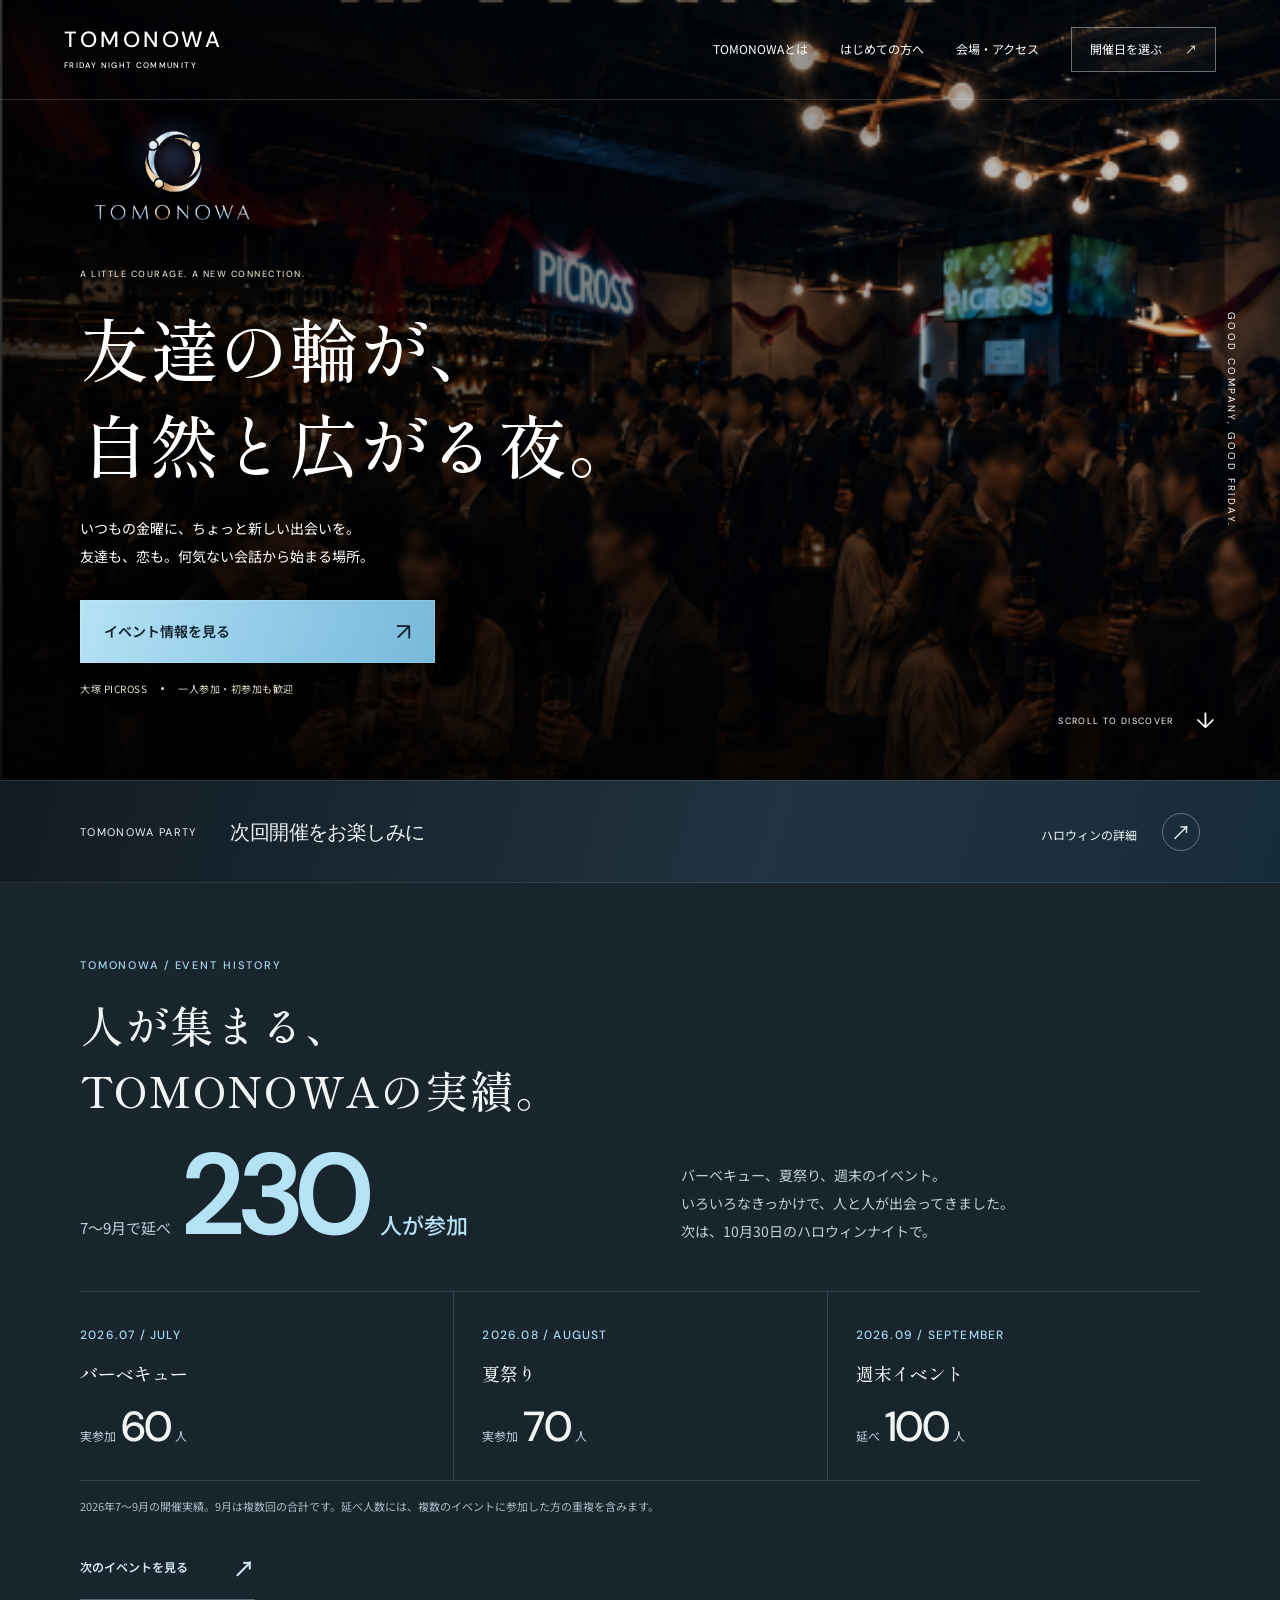
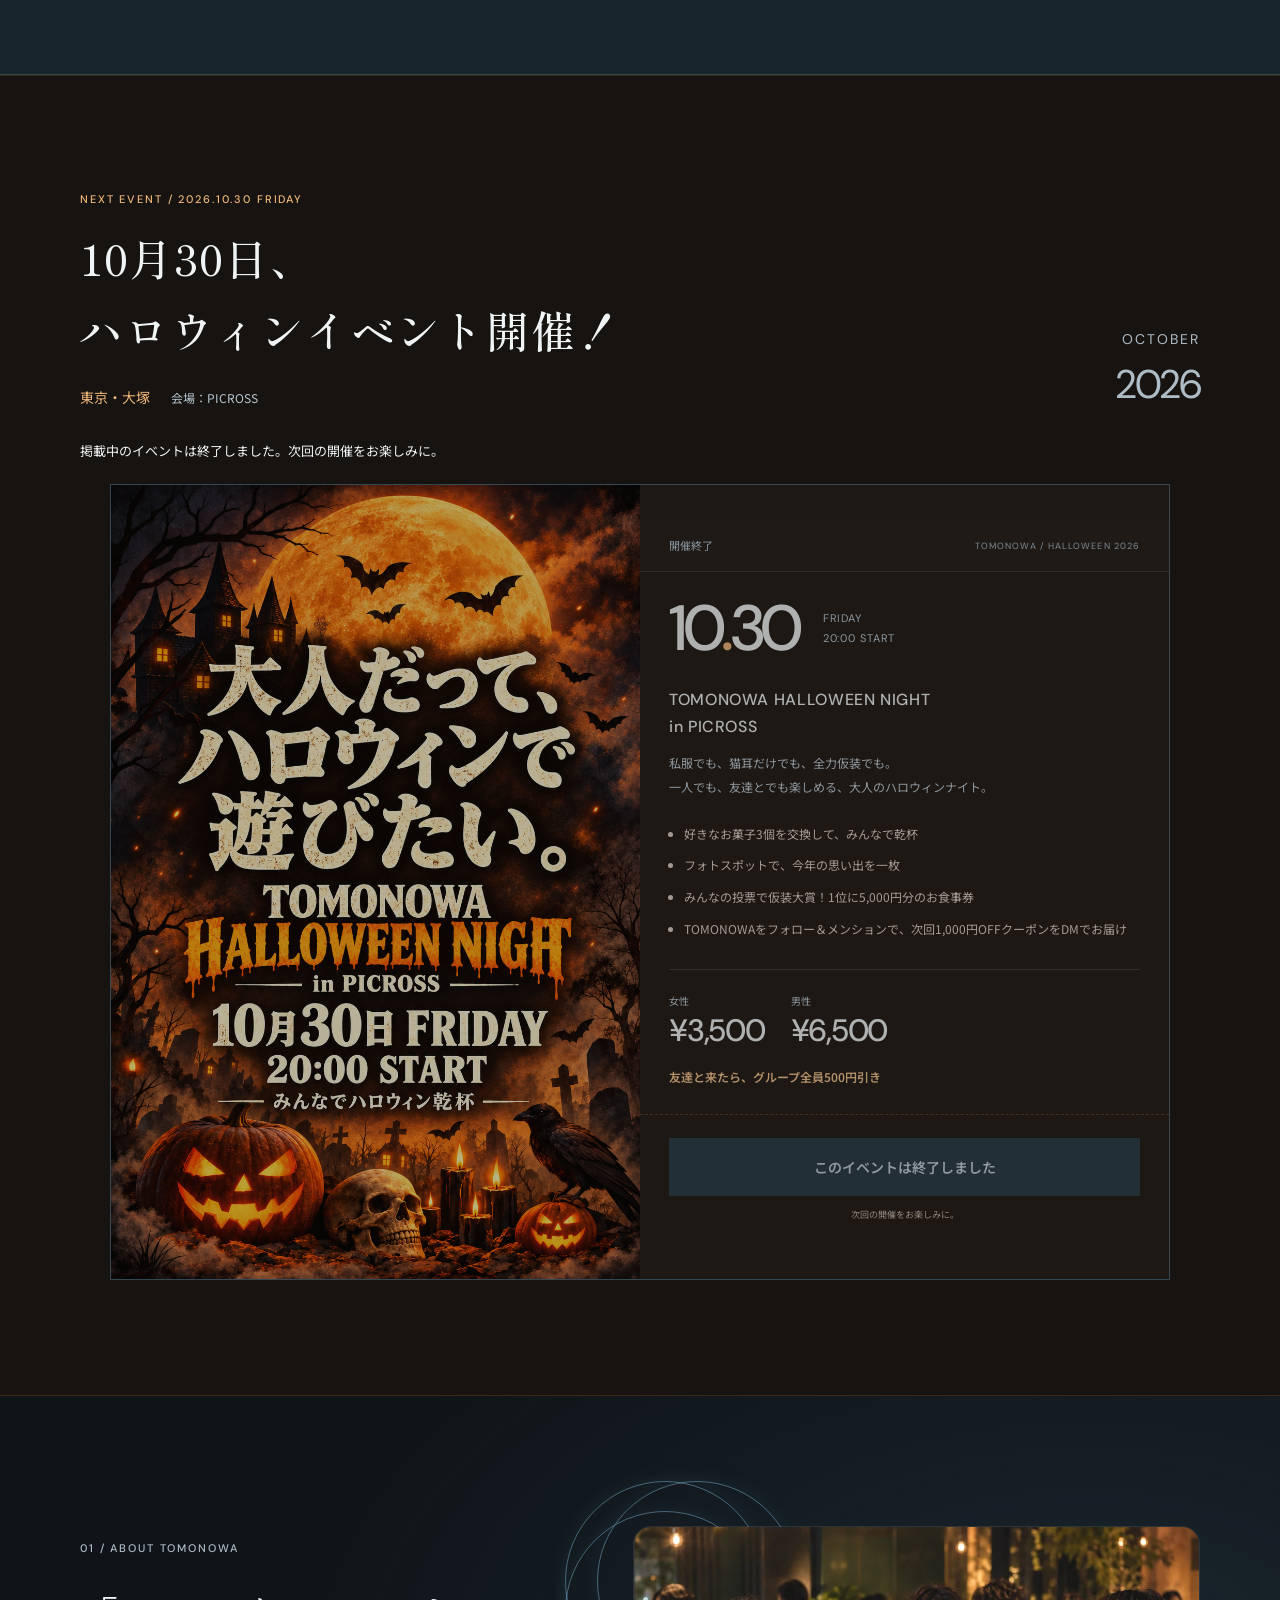
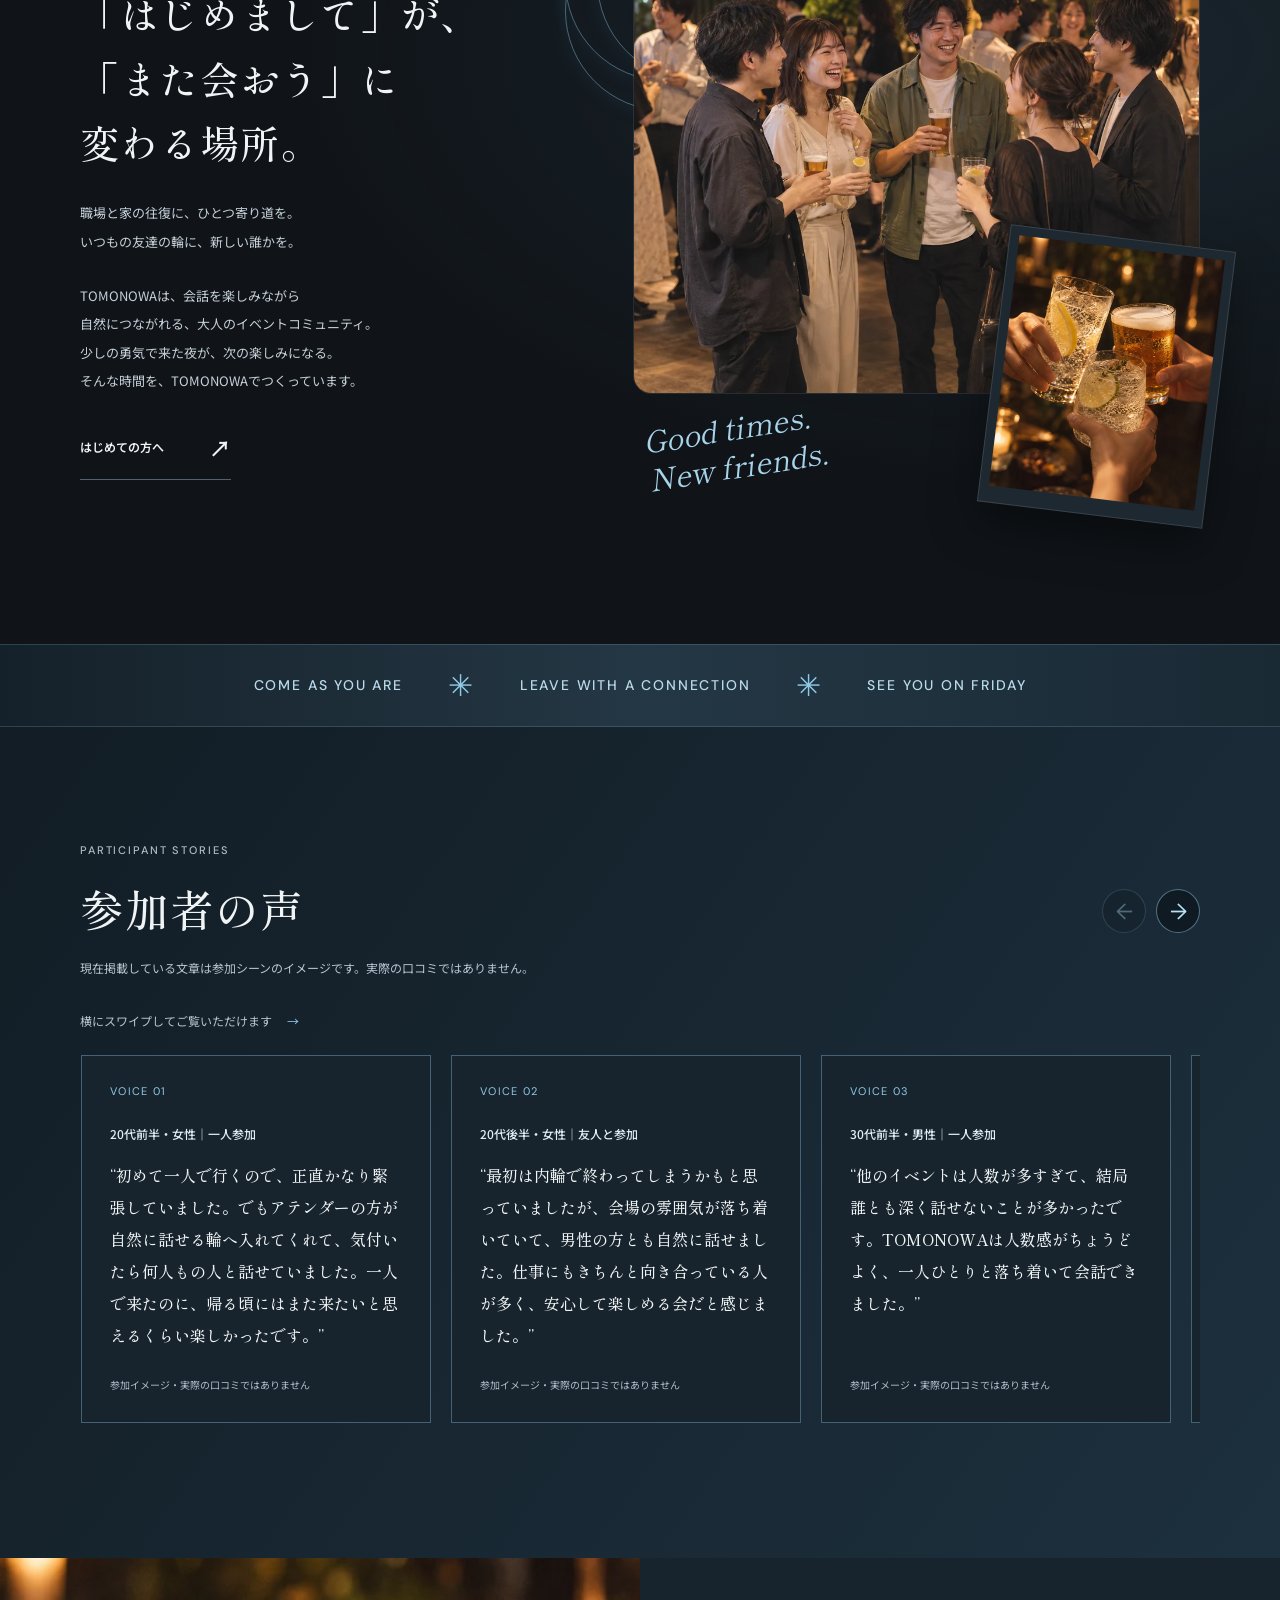
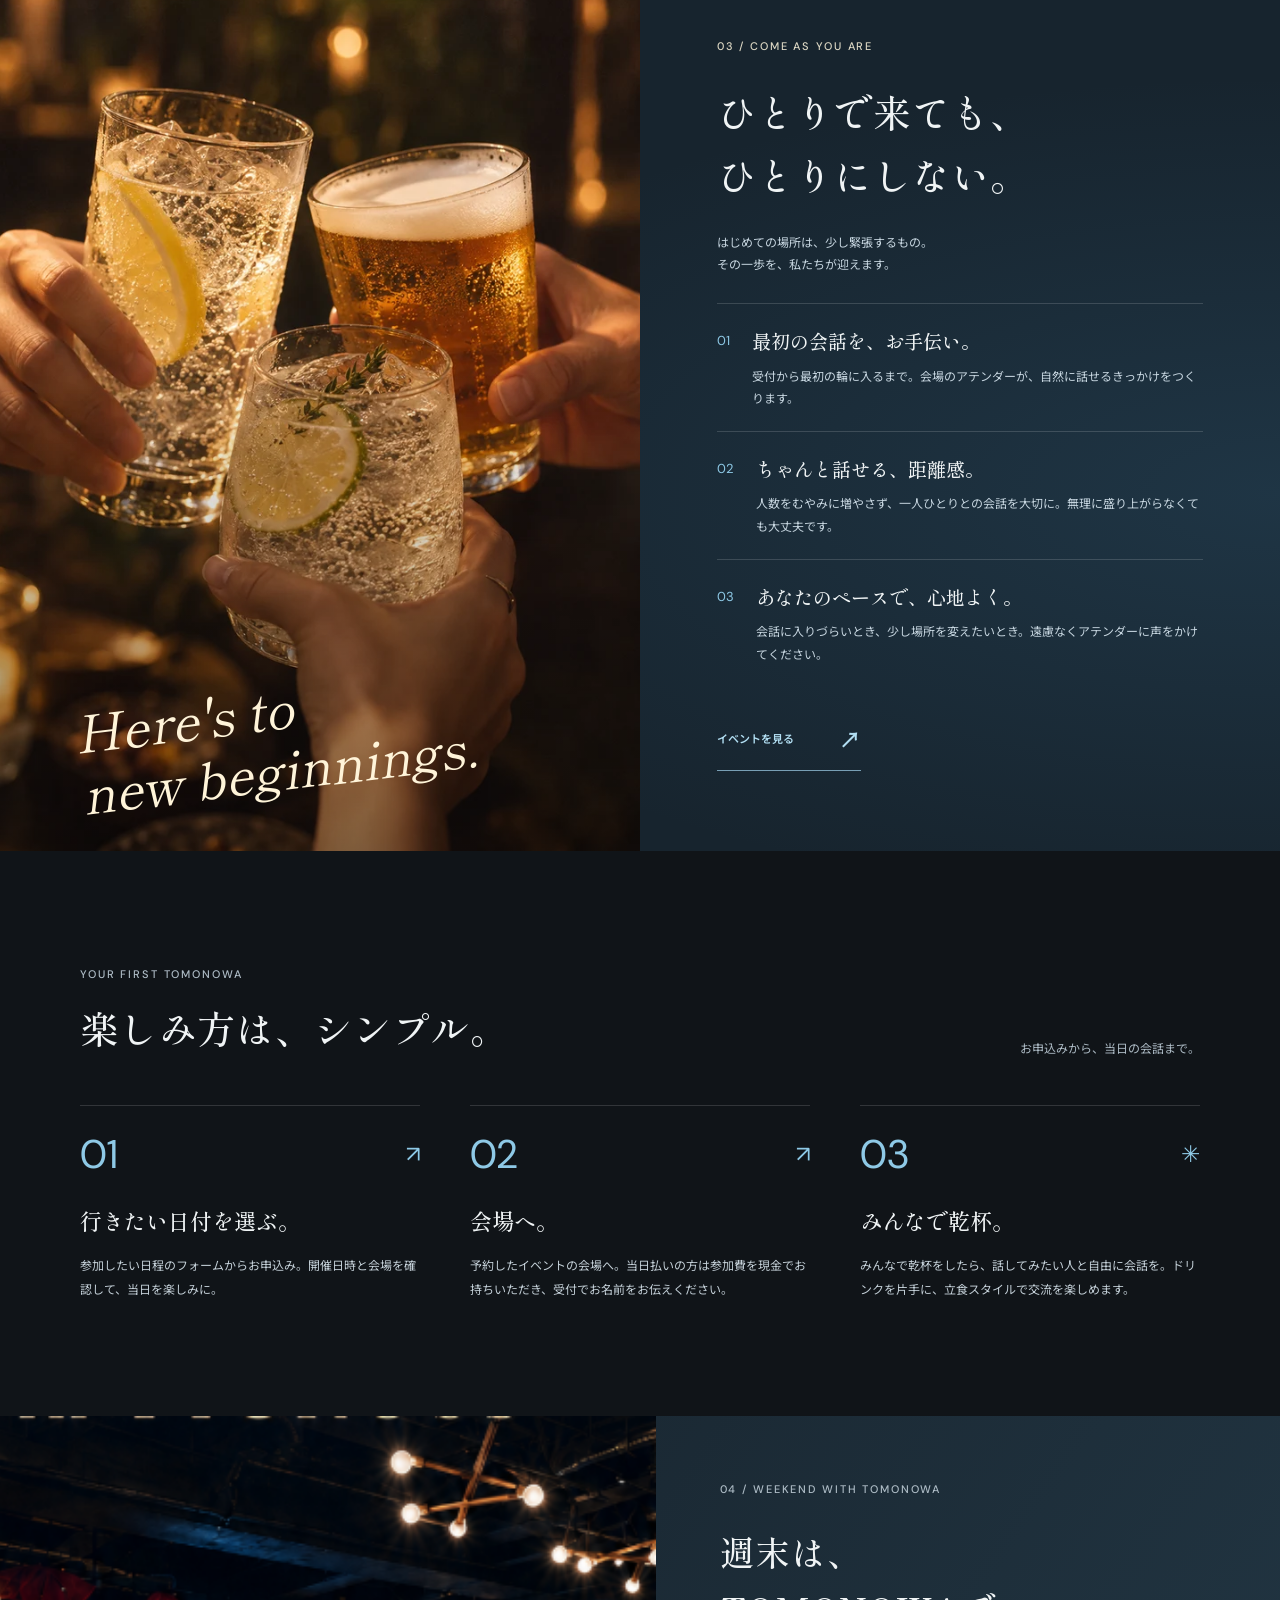
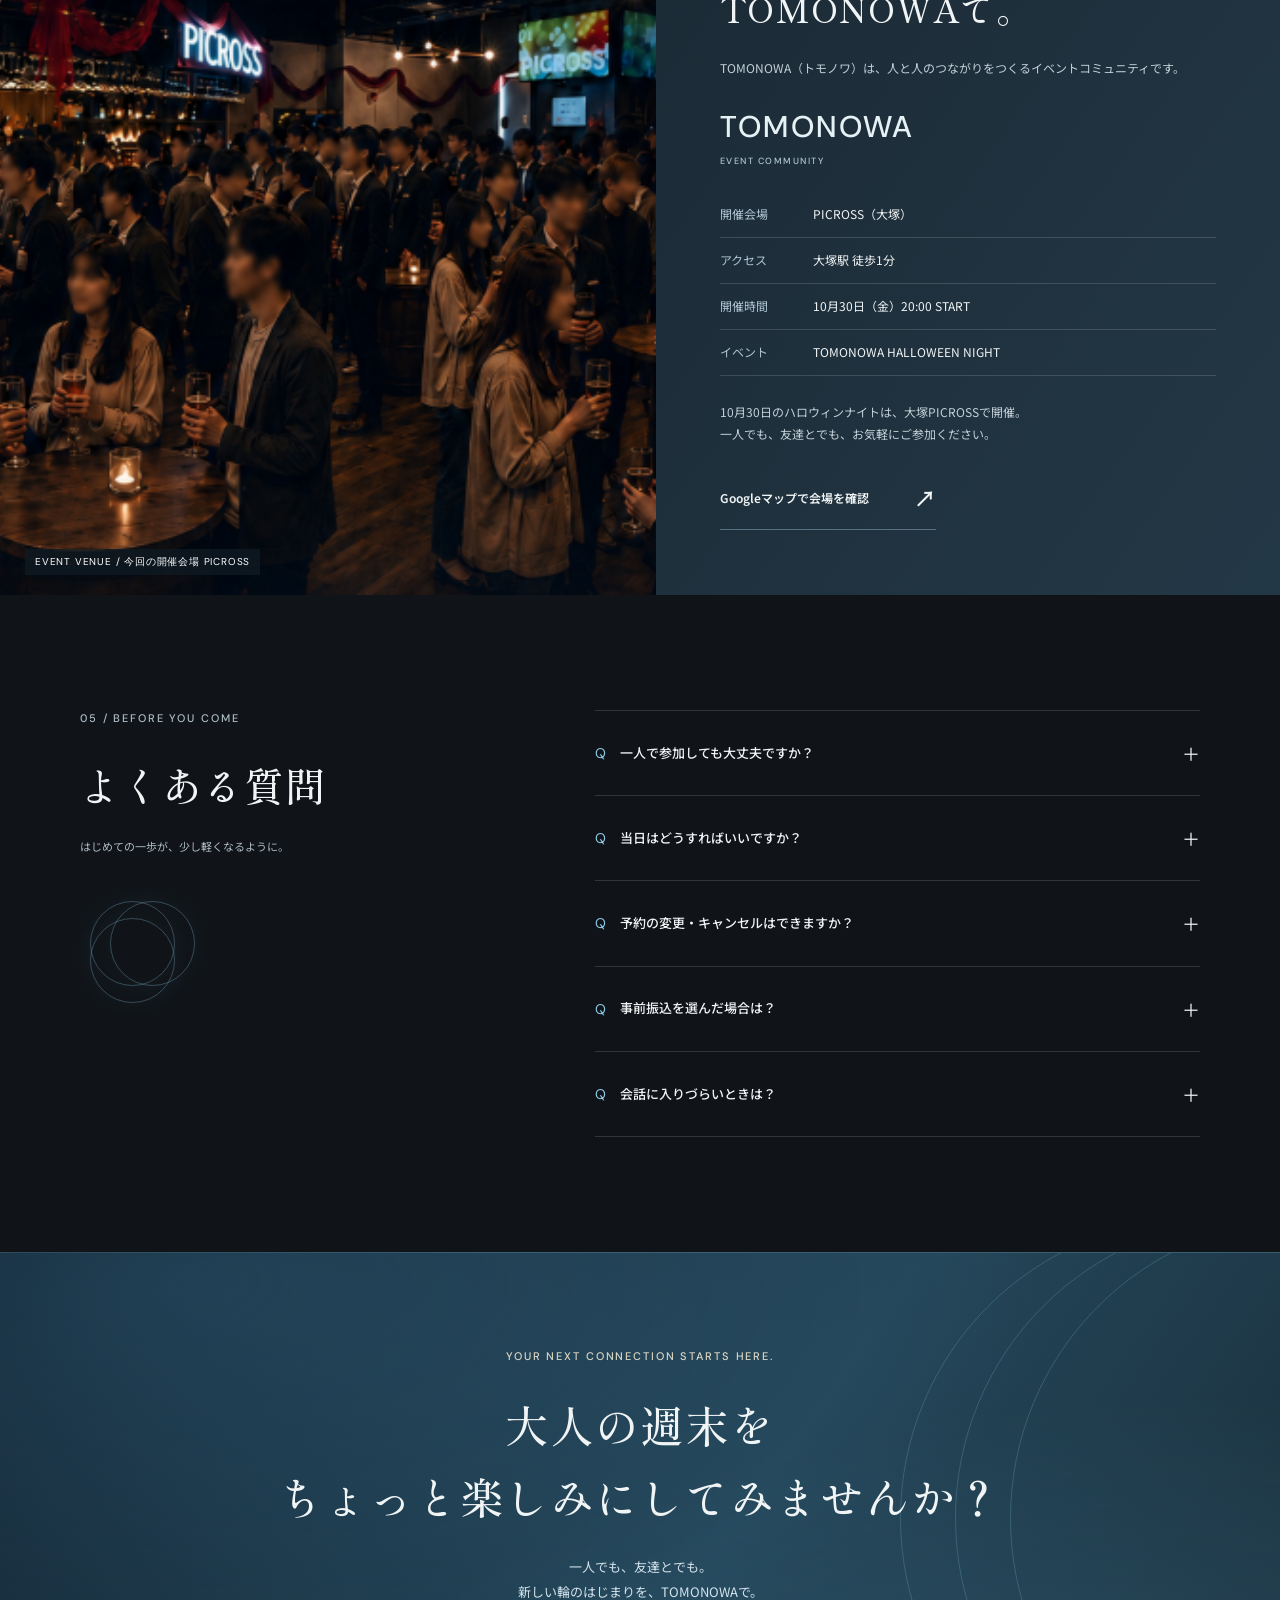
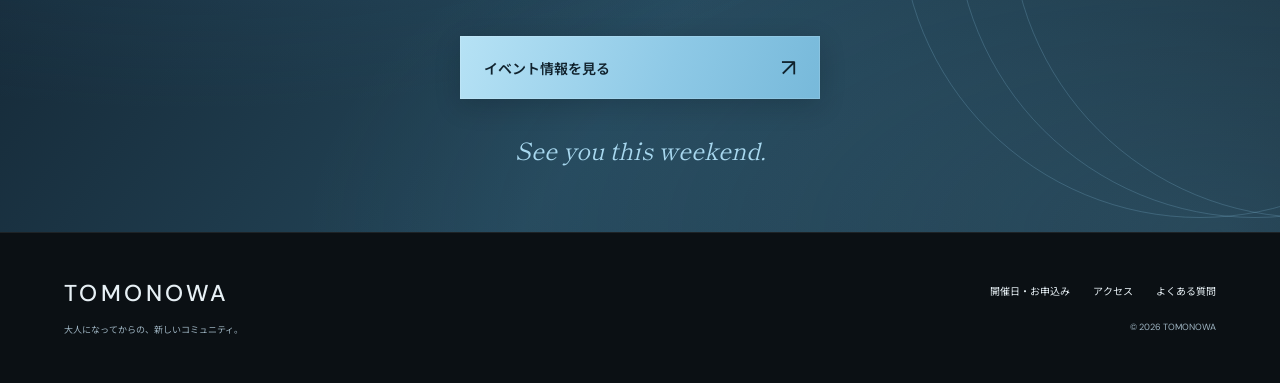
==== commit ec82ee3d: "Temporarily remove fortune promotion from event portal" ====
--- a/index.html
+++ b/index.html
@@ -4,7 +4,7 @@
   <meta charset="utf-8">
   <meta name="viewport" content="width=device-width, initial-scale=1">
   <meta name="theme-color" content="#101418">
-  <meta name="description" content="友達の輪が、自然と広がる夜。TOMONOWAは大人のためのイベントコミュニティ。恋や友達の話が弾む、会場で無料のTOMONOWAみくじも。10月30日（金）20:00、大塚PICROSSでハロウィンナイト開催。">
+  <meta name="description" content="友達の輪が、自然と広がる夜。TOMONOWAは大人のためのイベントコミュニティ。一人参加・初参加も歓迎。10月30日（金）20:00、大塚PICROSSでハロウィンナイト開催。">
   <meta property="og:title" content="TOMONOWA｜金曜の夜に、新しいつながりを。">
   <meta property="og:description" content="10月30日（金）20:00、大塚PICROSSでハロウィンナイト。女性3,500円・男性6,500円、友達と来たらグループ全員500円引き。">
   <meta property="og:type" content="website">
@@ -15,7 +15,7 @@
   <link rel="preconnect" href="https://fonts.gstatic.com" crossorigin>
   <link href="https://fonts.googleapis.com/css2?family=DM+Sans:wght@400;500;600;700&family=Shippori+Mincho:wght@500;600;700&family=Noto+Sans+JP:wght@400;500;600;700&display=swap" rel="stylesheet">
   <link rel="stylesheet" href="renewal.css">
-  <link rel="stylesheet" href="night.css?v=mikuji-picks-2-5-18-20">
+  <link rel="stylesheet" href="night.css?v=20261021">
   <link rel="stylesheet" href="halloween-event.css?v=20261003-1">
   <link rel="stylesheet" href="attendance.css?v=20261014-1">
   <script src="site.js?v=halloween-20261003" defer></script>
@@ -87,26 +87,6 @@
       <article><span>VOICE 05</span><h3>30代前半・男性｜紹介で参加</h3><p>“人数だけを集めた会ではなく、男女ともに話しやすく、仕事にも自分の時間にも向き合っている人が多い印象でした。”</p><small>参加イメージ・実際の口コミではありません</small></article>
     </div>
     </section>
-    <section class="section koi-mikuji" id="koi-mikuji" aria-labelledby="koi-mikuji-title">
-      <div class="koi-mikuji-copy">
-        <p class="eyebrow">TOMONOWA IN PICROSS / MIKUJI</p>
-        <h2 id="koi-mikuji-title">今夜のあなたに、<br>一枚の格言を。</h2>
-        <p class="koi-mikuji-lead">恋のこと、友達のこと、人生のこと。</p>
-        <p>TOMONOWAみくじを、会場で無料で引けます。</p>
-        <div class="koi-mikuji-meta"><span>会場で無料</span><span>一人でも、友達とでも</span></div>
-        <a class="text-link" href="#events">開催日を見る <span aria-hidden="true">↗</span></a>
-      </div>
-      <figure class="koi-mikuji-visual"><img src="assets/tomonowa-koi-mikuji.png" width="1122" height="1402" alt="PICROSSの店内を背景に、TOMONOWAの恋みくじを2枚持つ紹介画像" loading="lazy"></figure>
-      <div class="mikuji-samples" aria-label="TOMONOWAみくじの一例">
-        <p>こんなのが、出るかも。</p>
-        <div class="mikuji-samples-rail">
-          <a href="assets/mikuji/fortune-02.png" target="_blank" rel="noopener noreferrer"><img src="assets/mikuji/fortune-02.png" width="1448" height="1086" alt="恋みくじ2番。少しいいと思ってるんだろ？じゃあ素直になれよ。" loading="lazy"><span>02 / 恋みくじ <b aria-hidden="true">↗</b></span></a>
-          <a href="assets/mikuji/fortune-05.png" target="_blank" rel="noopener noreferrer"><img src="assets/mikuji/fortune-05.png" width="1448" height="1086" alt="恋みくじ5番。あなたを好きになる人、見る目あるね。" loading="lazy"><span>05 / 恋みくじ <b aria-hidden="true">↗</b></span></a>
-          <a href="assets/mikuji/fortune-18.png" target="_blank" rel="noopener noreferrer"><img src="assets/mikuji/fortune-18.png" width="1448" height="1086" alt="恋みくじ18番。両想いです。相手はこれから見つかります。" loading="lazy"><span>18 / 恋みくじ <b aria-hidden="true">↗</b></span></a>
-          <a href="assets/mikuji/fortune-20.png" target="_blank" rel="noopener noreferrer"><img src="assets/mikuji/fortune-20.png" width="1448" height="1086" alt="恋みくじ20番。あんたの人生、悪くないやん。" loading="lazy"><span>20 / 恋みくじ <b aria-hidden="true">↗</b></span></a>
-        </div>
-      </div>
-    </section>
     <section class="experience" id="first" aria-labelledby="experience-title"><div class="experience-image"><img src="assets/cheers-v1.webp" width="800" height="1000" alt="金曜の夜に乾杯する様子" loading="lazy"><span class="photo-lettering" aria-hidden="true">Here's to<br>new beginnings.</span></div><div class="experience-copy"><p class="eyebrow light">03 / COME AS YOU ARE</p><h2 id="experience-title">ひとりで来ても、<br>ひとりにしない。</h2><p class="experience-lead">はじめての場所は、少し緊張するもの。<br>その一歩を、私たちが迎えます。</p><div class="promise"><span>01</span><div><h3>最初の会話を、お手伝い。</h3><p>受付から最初の輪に入るまで。会場のアテンダーが、自然に話せるきっかけをつくります。</p></div></div><div class="promise"><span>02</span><div><h3>ちゃんと話せる、距離感。</h3><p>人数をむやみに増やさず、一人ひとりとの会話を大切に。無理に盛り上がらなくても大丈夫です。</p></div></div><div class="promise"><span>03</span><div><h3>あなたのペースで、心地よく。</h3><p>会話に入りづらいとき、少し場所を変えたいとき。遠慮なくアテンダーに声をかけてください。</p></div></div><a class="text-link light-link" href="#events">イベントを見る <span aria-hidden="true">↗</span></a></div></section>
     <section class="section flow" aria-labelledby="flow-title"><div class="section-heading"><div><p class="eyebrow">YOUR FIRST TOMONOWA</p><h2 id="flow-title">楽しみ方は、シンプル。</h2></div><p>お申込みから、当日の会話まで。</p></div><ol class="flow-grid"><li><span class="step-no">01 <i aria-hidden="true">↗</i></span><h3>行きたい日付を選ぶ。</h3><p>参加したい日程のフォームからお申込み。開催日時と会場を確認して、当日を楽しみに。</p></li><li><span class="step-no">02 <i aria-hidden="true">↗</i></span><h3>会場へ。</h3><p>予約したイベントの会場へ。当日払いの方は参加費を現金でお持ちいただき、受付でお名前をお伝えください。</p></li><li><span class="step-no">03 <i aria-hidden="true">✳</i></span><h3>みんなで乾杯。</h3><p>みんなで乾杯をしたら、話してみたい人と自由に会話を。ドリンクを片手に、立食スタイルで交流を楽しめます。</p></li></ol></section>
     <section class="venue" id="access" aria-labelledby="venue-title"><figure><img src="assets/picross-hero.png" width="1200" height="800" alt="実際の会場PICROSSの店内。温かな照明の下に人が集まる様子" loading="lazy"><figcaption>EVENT VENUE / 今回の開催会場 PICROSS</figcaption></figure><div class="venue-copy"><p class="eyebrow">04 / WEEKEND WITH TOMONOWA</p><h2 id="venue-title">週末は、<br>TOMONOWAで。</h2><p class="venue-intro">TOMONOWA（トモノワ）は、人と人のつながりをつくるイベントコミュニティです。</p><p class="venue-name">TOMONOWA<span>EVENT COMMUNITY</span></p><dl><div><dt>開催会場</dt><dd>PICROSS（大塚）</dd></div><div><dt>アクセス</dt><dd>大塚駅 徒歩1分</dd></div><div><dt>開催時間</dt><dd>10月30日（金）20:00 START</dd></div><div><dt>イベント</dt><dd>TOMONOWA HALLOWEEN NIGHT</dd></div></dl><p>10月30日のハロウィンナイトは、大塚PICROSSで開催。<br>一人でも、友達とでも、お気軽にご参加ください。</p><a class="text-link" href="https://www.google.com/maps/search/?api=1&query=PICROSS%20%E5%A4%A7%E5%A1%9A" target="_blank" rel="noopener noreferrer">Googleマップで会場を確認 <span aria-hidden="true">↗</span></a></div></section>
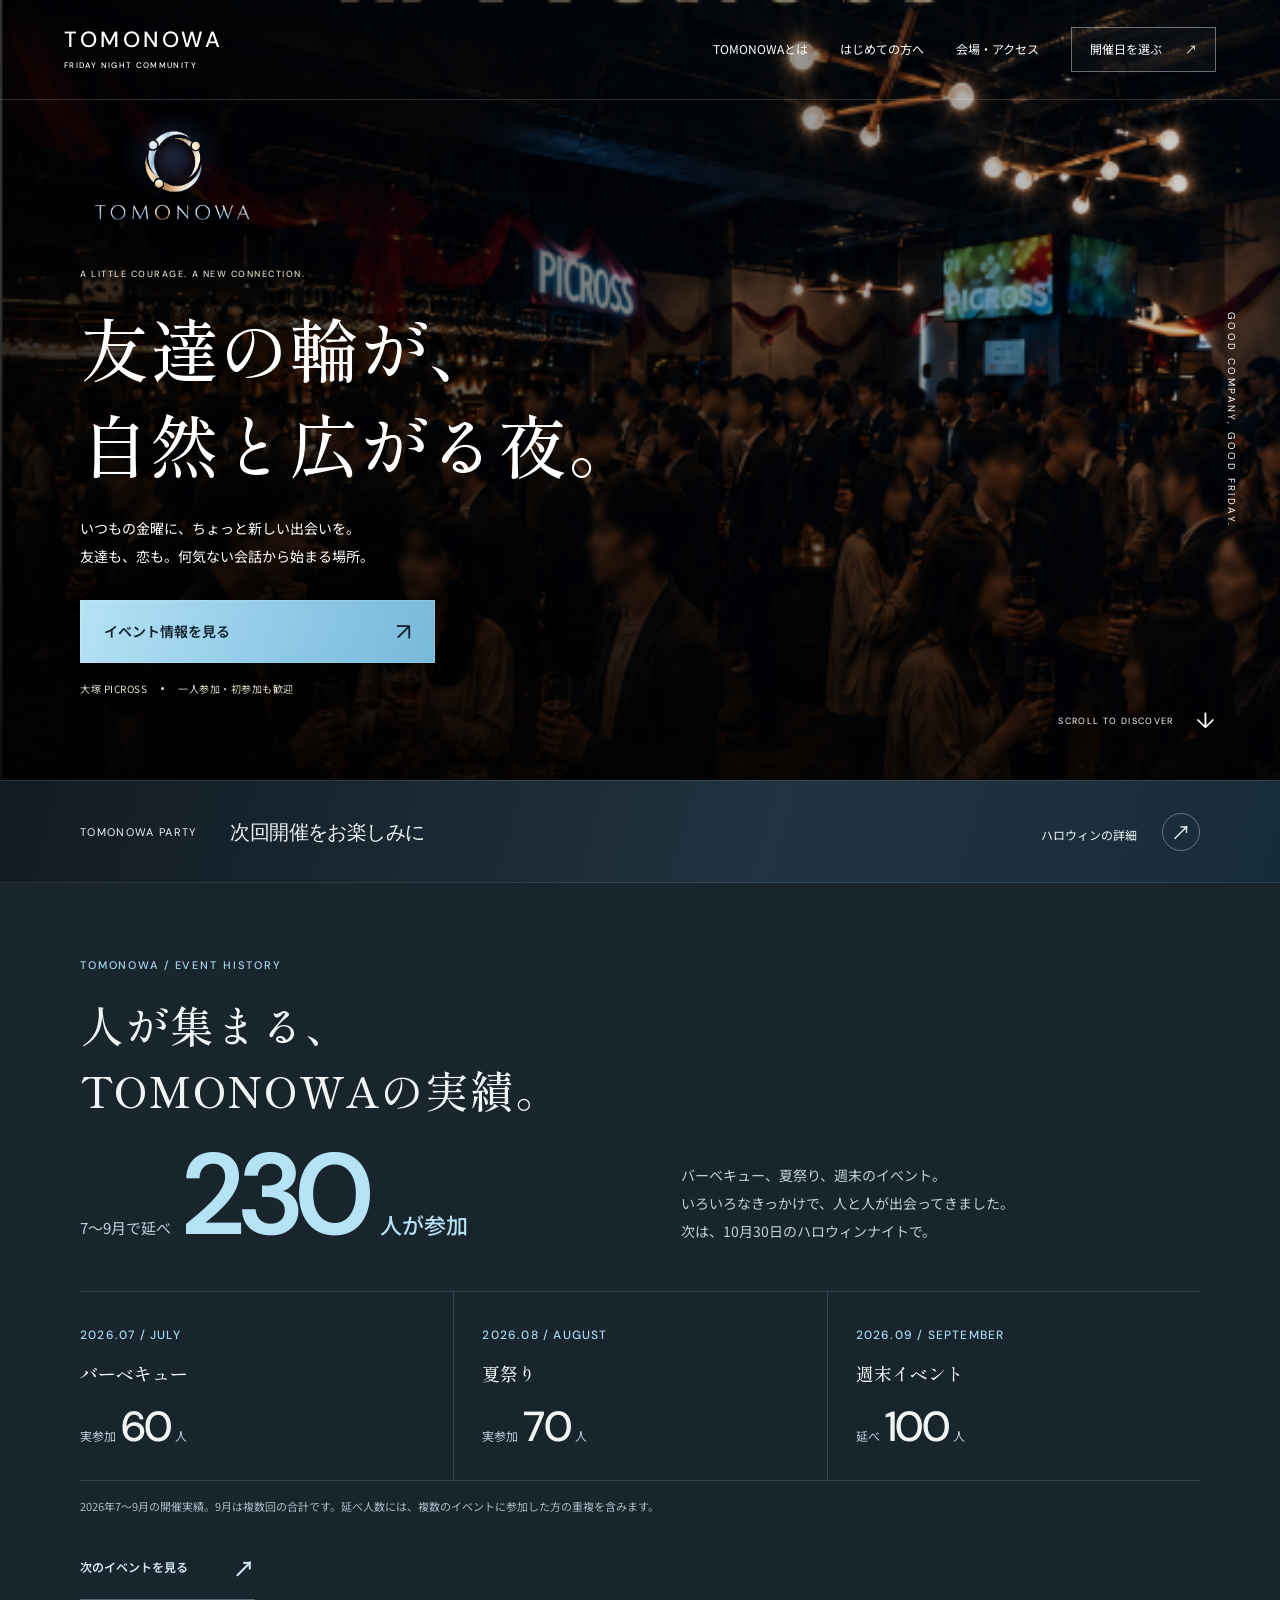
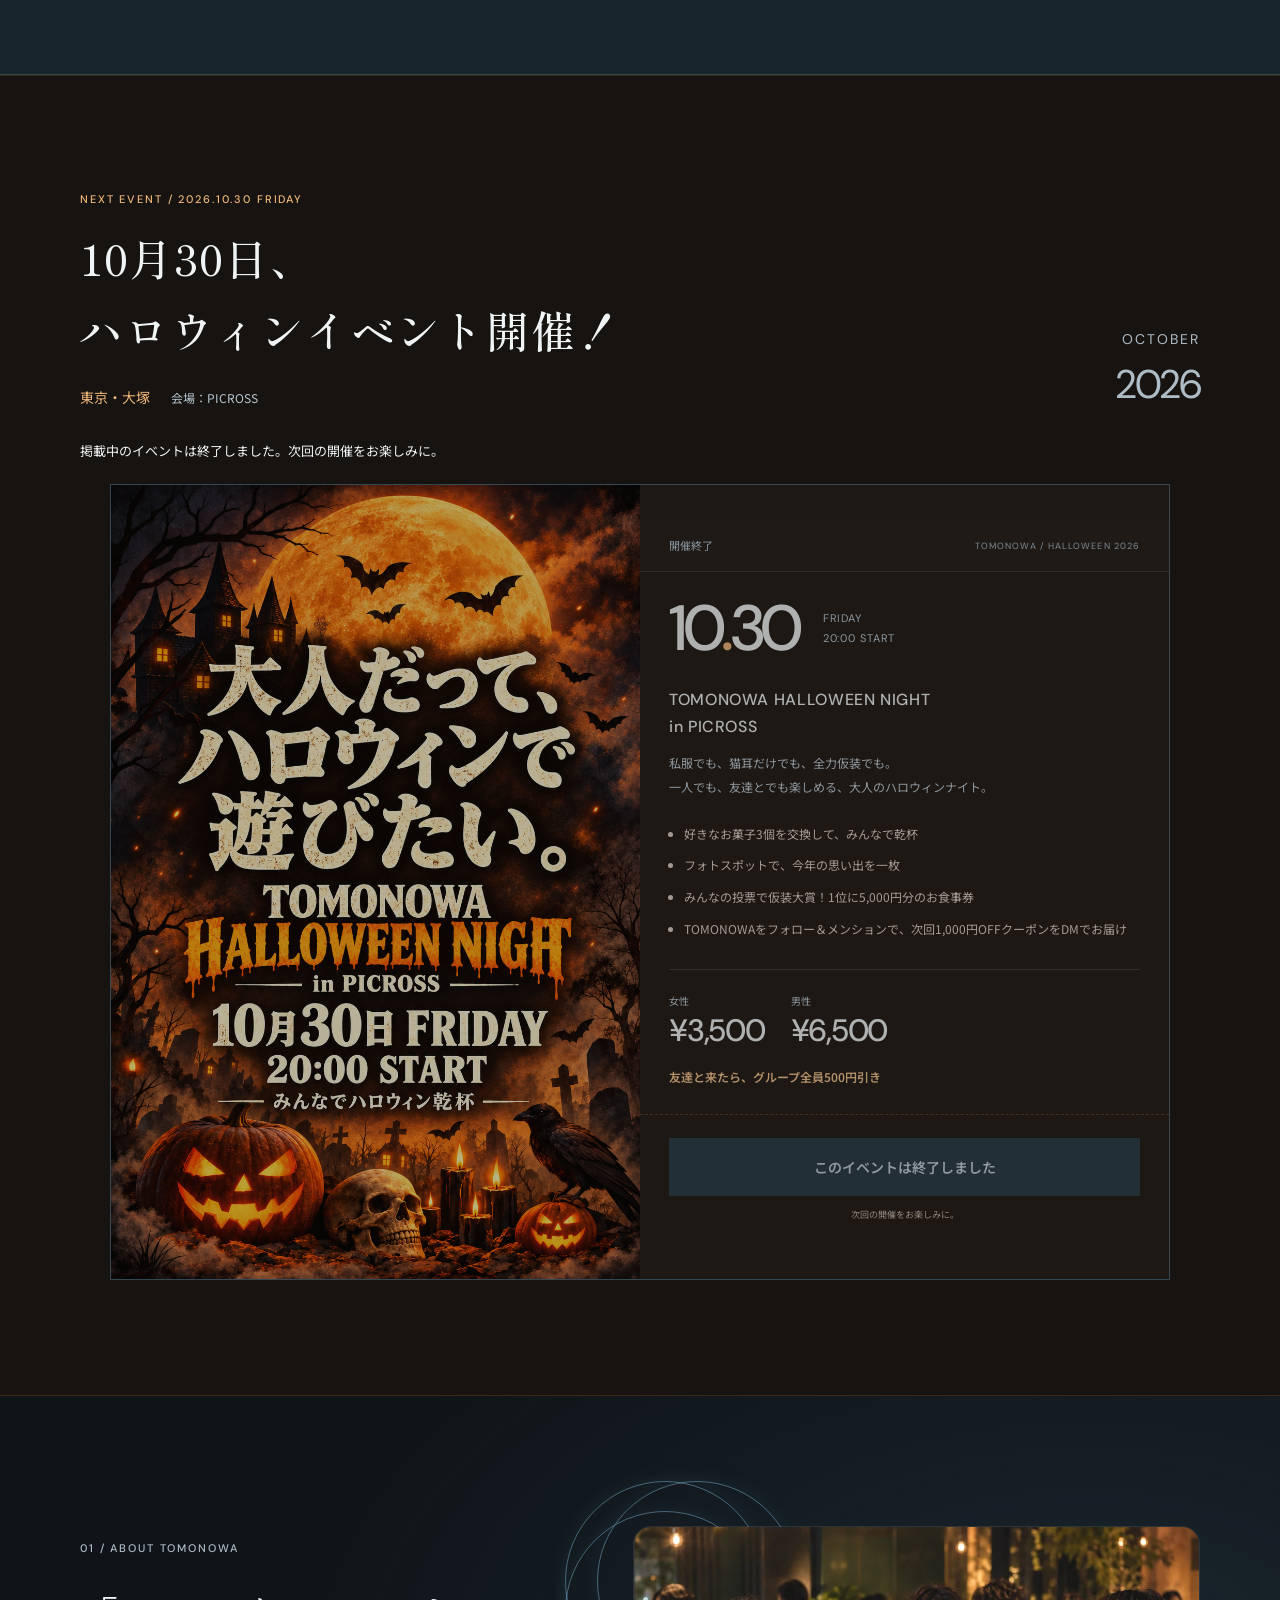
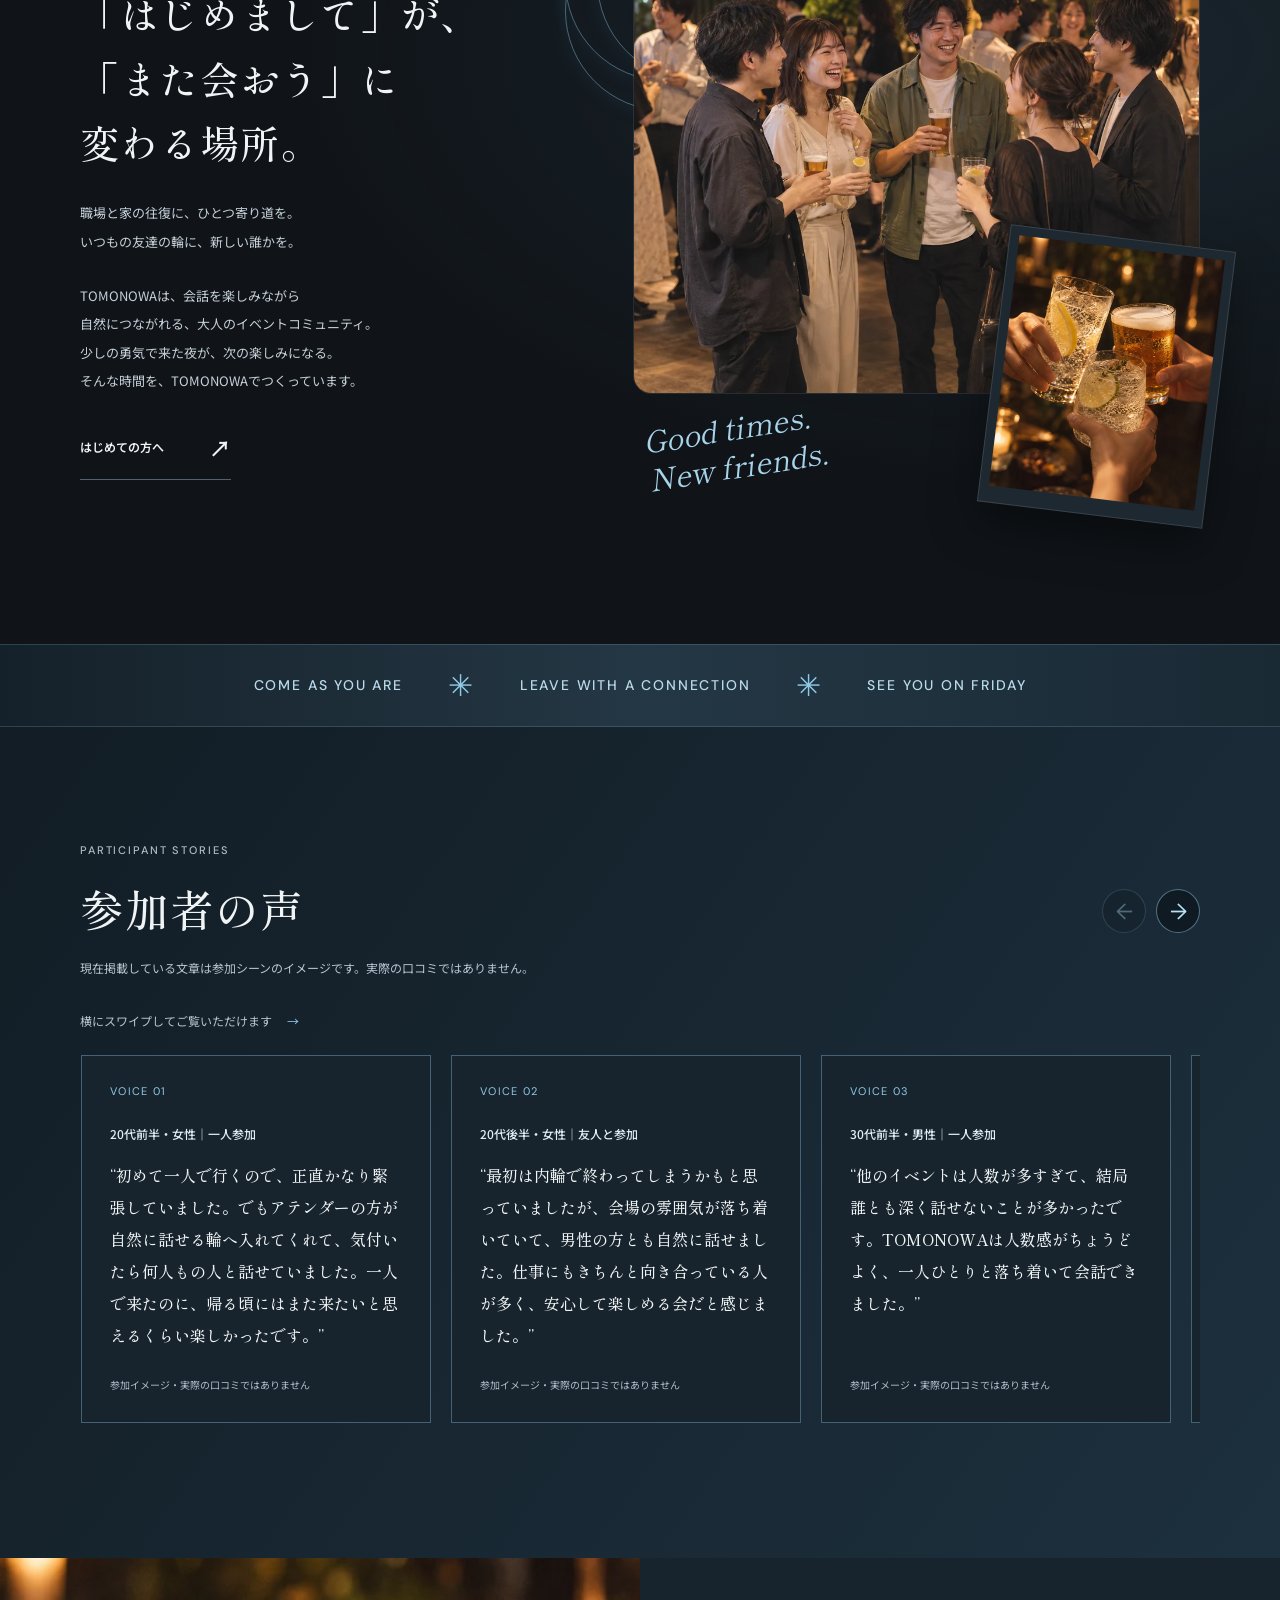
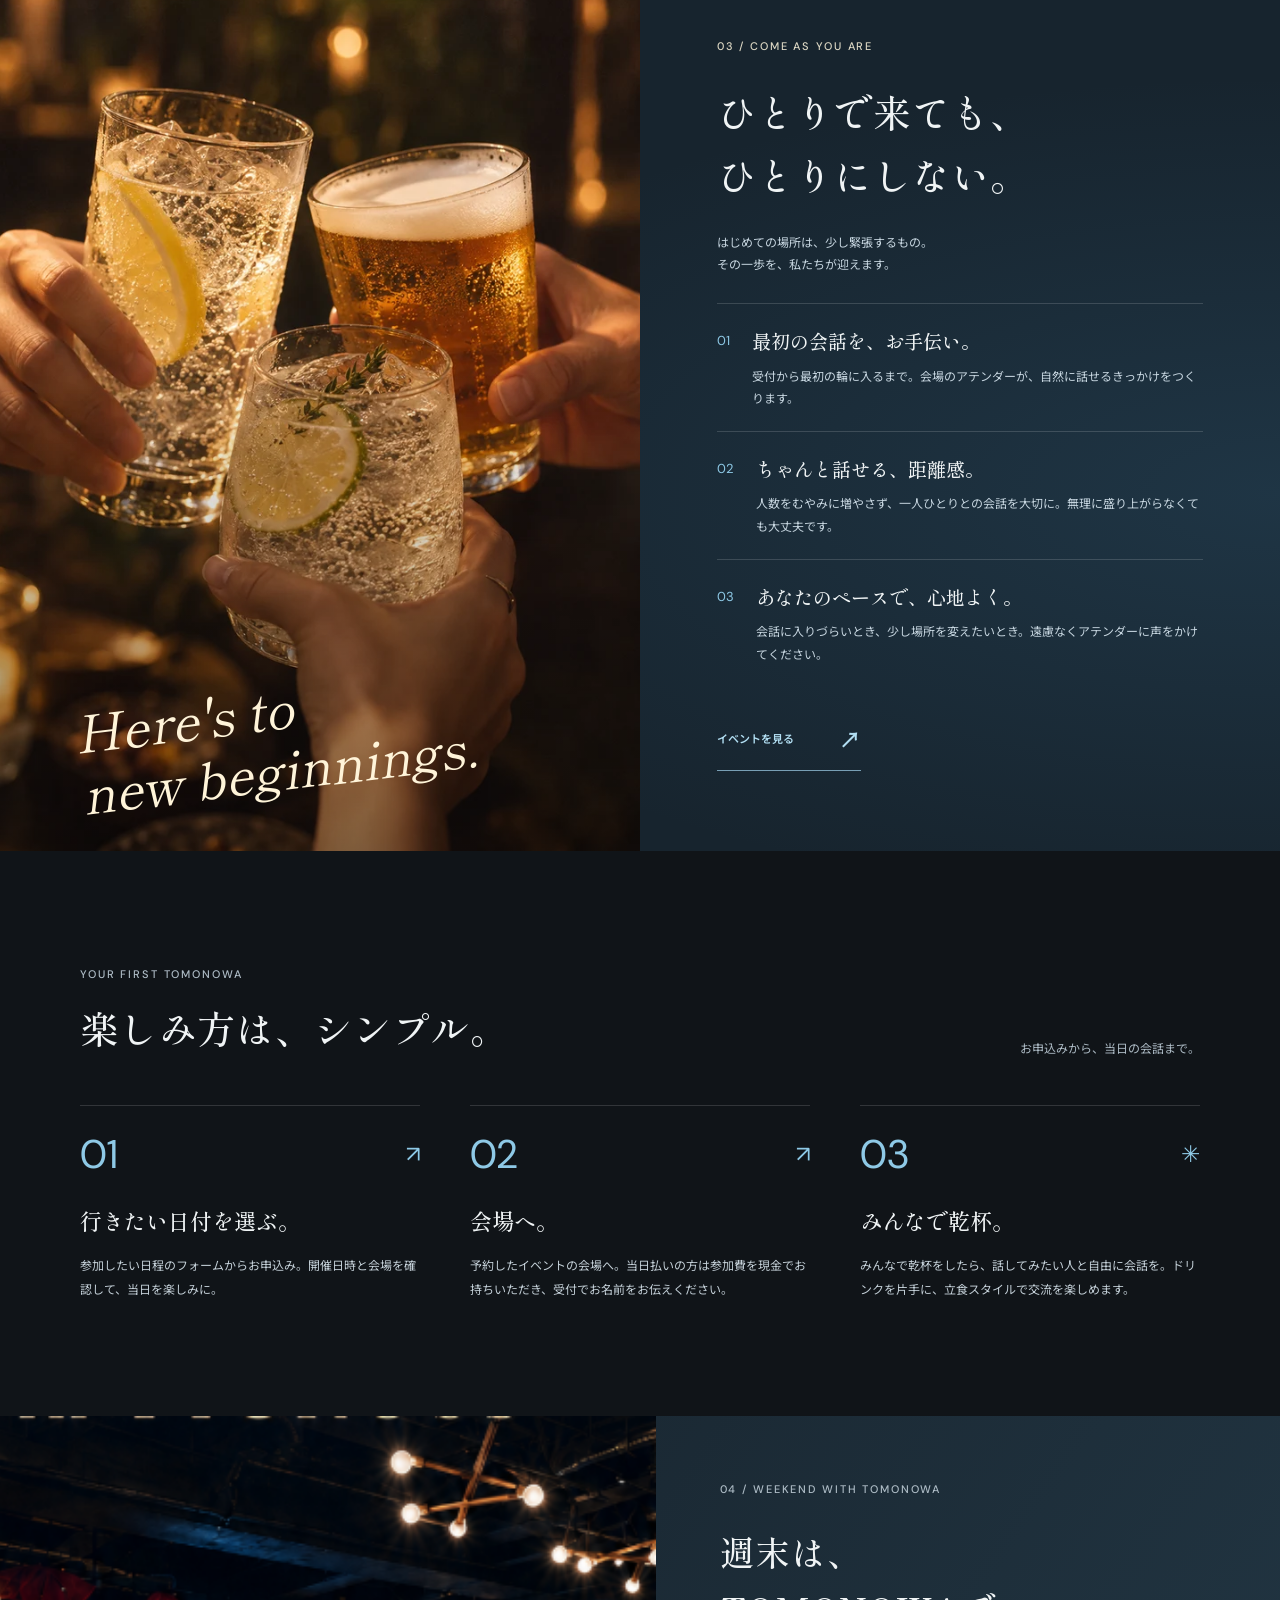
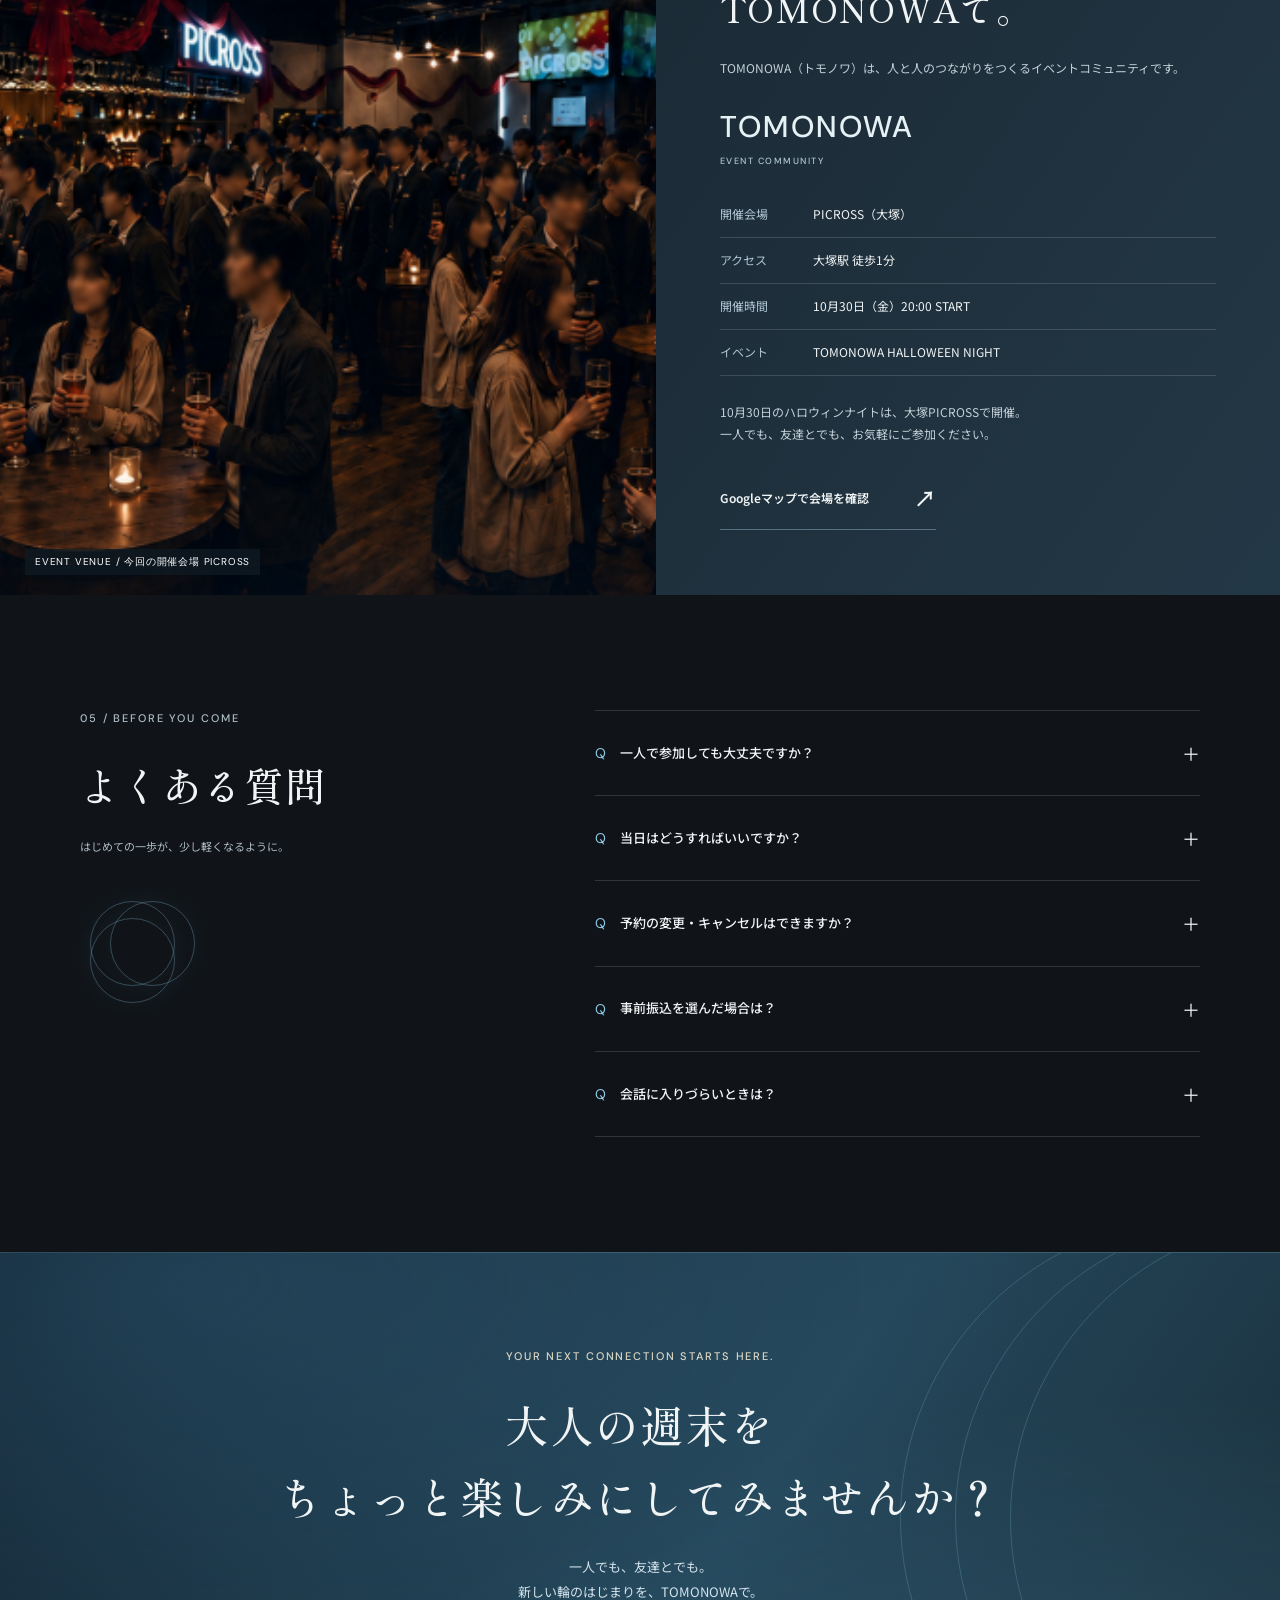
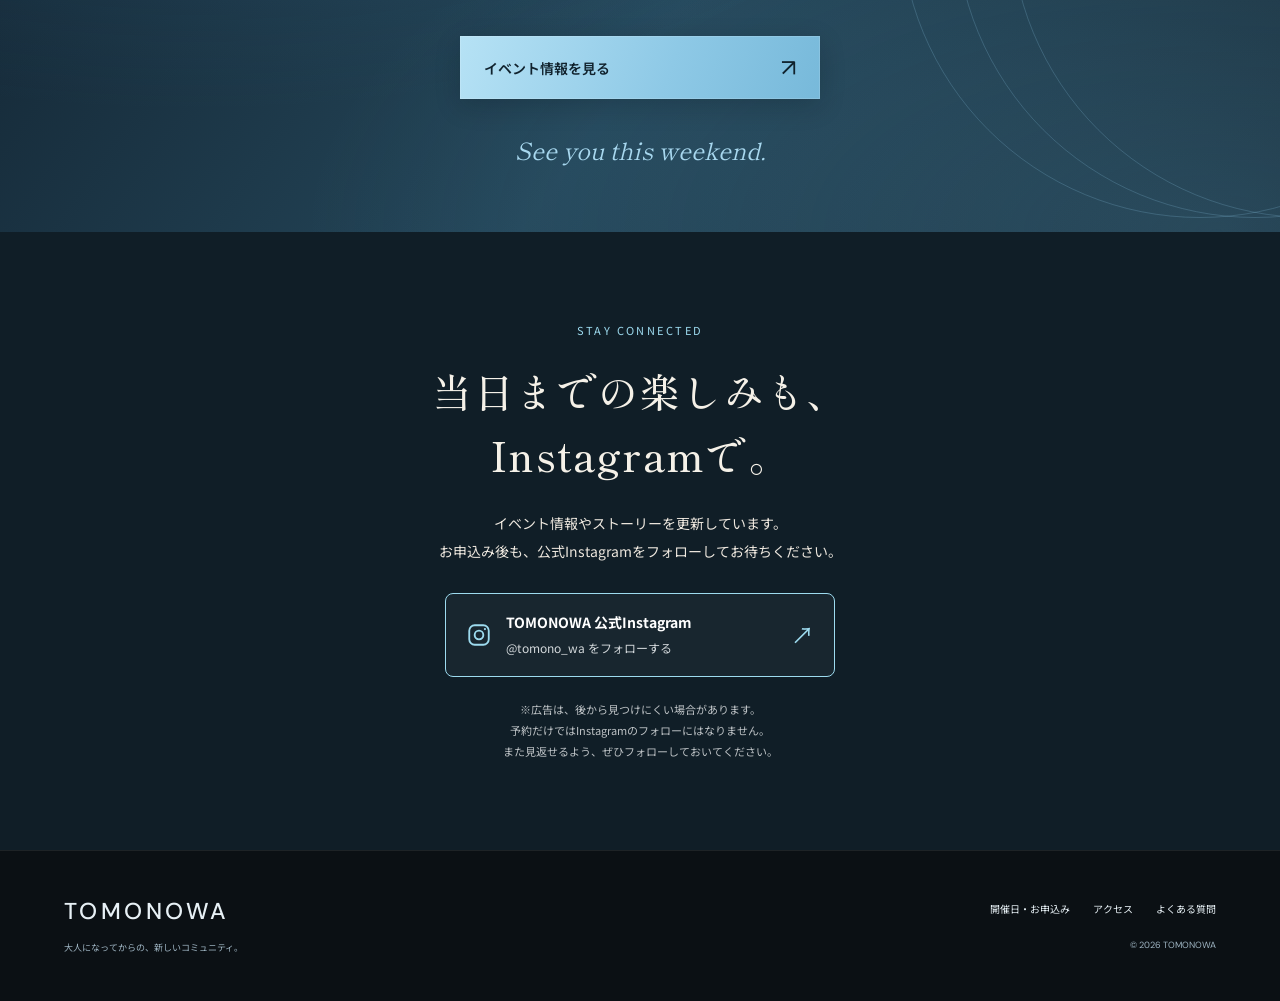
==== commit 6ad57d23: "Add official Instagram follow links below event pages" ====
--- a/index.html
+++ b/index.html
@@ -18,6 +18,7 @@
   <link rel="stylesheet" href="night.css?v=20261021">
   <link rel="stylesheet" href="halloween-event.css?v=20261003-1">
   <link rel="stylesheet" href="attendance.css?v=20261014-1">
+  <link rel="stylesheet" href="instagram-follow.css?v=20261022">
   <script src="site.js?v=halloween-20261003" defer></script>
 </head>
 <body>
@@ -92,6 +93,17 @@
     <section class="venue" id="access" aria-labelledby="venue-title"><figure><img src="assets/picross-hero.png" width="1200" height="800" alt="実際の会場PICROSSの店内。温かな照明の下に人が集まる様子" loading="lazy"><figcaption>EVENT VENUE / 今回の開催会場 PICROSS</figcaption></figure><div class="venue-copy"><p class="eyebrow">04 / WEEKEND WITH TOMONOWA</p><h2 id="venue-title">週末は、<br>TOMONOWAで。</h2><p class="venue-intro">TOMONOWA（トモノワ）は、人と人のつながりをつくるイベントコミュニティです。</p><p class="venue-name">TOMONOWA<span>EVENT COMMUNITY</span></p><dl><div><dt>開催会場</dt><dd>PICROSS（大塚）</dd></div><div><dt>アクセス</dt><dd>大塚駅 徒歩1分</dd></div><div><dt>開催時間</dt><dd>10月30日（金）20:00 START</dd></div><div><dt>イベント</dt><dd>TOMONOWA HALLOWEEN NIGHT</dd></div></dl><p>10月30日のハロウィンナイトは、大塚PICROSSで開催。<br>一人でも、友達とでも、お気軽にご参加ください。</p><a class="text-link" href="https://www.google.com/maps/search/?api=1&query=PICROSS%20%E5%A4%A7%E5%A1%9A" target="_blank" rel="noopener noreferrer">Googleマップで会場を確認 <span aria-hidden="true">↗</span></a></div></section>
     <section class="section faq" id="faq" aria-labelledby="faq-title"><div><p class="eyebrow">05 / BEFORE YOU COME</p><h2 id="faq-title">よくある質問</h2><p>はじめての一歩が、少し軽くなるように。</p><div class="faq-orbits orbit-mark" aria-hidden="true"><i></i><i></i><i></i></div></div><div class="faq-list"><details><summary><span>一人で参加しても大丈夫ですか？</span><b aria-hidden="true">＋</b></summary><p>はい、参加者の半分以上が一人で参加されているので大丈夫です。初めての方も、お気軽にご参加ください。</p></details><details><summary><span>当日はどうすればいいですか？</span><b aria-hidden="true">＋</b></summary><p>当日払いの方は参加費を現金でお持ちいただき、受付でお名前をお伝えください。事前振込の方は、振込完了画面をご提示ください。</p></details><details><summary><span>予約の変更・キャンセルはできますか？</span><b aria-hidden="true">＋</b></summary><p>変更・キャンセルは、開催当日の開始時刻の3時間前までにご連絡ください。それまでにキャンセルのご連絡がない場合、参加費の100％をキャンセル料としてお振込みいただきますので、ご注意ください。</p></details><details><summary><span>事前振込を選んだ場合は？</span><b aria-hidden="true">＋</b></summary><p>当日の受付で、振込完了画面をご提示ください。</p></details><details><summary><span>会話に入りづらいときは？</span><b aria-hidden="true">＋</b></summary><p>近くのアテンダーにお気軽に声をかけてください。会話のきっかけづくりや、別の輪へのご案内をお手伝いします。無理をせず、ご自身のペースでお楽しみください。</p></details></div></section>
     <section class="closing" aria-labelledby="closing-title"><div class="closing-rings" aria-hidden="true"><i></i><i></i><i></i></div><p class="eyebrow light">YOUR NEXT CONNECTION STARTS HERE.</p><h2 id="closing-title">大人の週末を<br>ちょっと楽しみに<br class="mobile">してみませんか？</h2><p>一人でも、友達とでも。<br>新しい輪のはじまりを、TOMONOWAで。</p><a class="button button-cream" href="#events">ハロウィンイベントを見る <span aria-hidden="true">↗</span></a><span class="closing-sign">See you this weekend.</span></section>
+    <section class="instagram-follow" aria-labelledby="instagram-follow-title">
+      <p class="instagram-follow__eyebrow">STAY CONNECTED</p>
+      <h2 id="instagram-follow-title">当日までの楽しみも、<br>Instagramで。</h2>
+      <p class="instagram-follow__intro">イベント情報やストーリーを更新しています。<br>お申込み後も、公式Instagramを<br class="instagram-follow__mobile">フォローしてお待ちください。</p>
+      <a class="instagram-follow__button" href="https://www.instagram.com/tomono_wa/" target="_blank" rel="noopener noreferrer" aria-label="TOMONOWA公式Instagram @tomono_wa を開く（新しいタブ）">
+        <svg width="26" height="26" viewBox="0 0 24 24" fill="none" stroke="currentColor" stroke-width="1.7" aria-hidden="true"><rect x="3" y="3" width="18" height="18" rx="5"/><circle cx="12" cy="12" r="4"/><circle cx="17.5" cy="6.5" r="1" fill="currentColor" stroke="none"/></svg>
+        <span><strong>TOMONOWA 公式Instagram</strong><small>@tomono_wa をフォローする</small></span>
+        <span aria-hidden="true">↗</span>
+      </a>
+      <p class="instagram-follow__note">※広告は、後から見つけにくい場合があります。<br>予約だけではInstagramのフォローにはなりません。<br>また見返せるよう、ぜひフォローしておいてください。</p>
+    </section>
   </main>
   <footer><div><a href="#top">TOMONOWA</a><p>大人になってからの、新しいコミュニティ。</p></div><div class="footer-right"><a href="#events">開催日・お申込み</a><a href="#access">アクセス</a><a href="#faq">よくある質問</a><small>© 2026 TOMONOWA</small></div></footer>
   <div class="mobile-booking"><div><small>次のTOMONOWA</small><strong data-mobile-date>10.30 FRI</strong></div><a href="#events">開催日・お申込み <span aria-hidden="true">↗</span></a></div>
--- a/instagram-follow.css
+++ b/instagram-follow.css
@@ -0,0 +1,22 @@
+.instagram-follow {
+  --ig-accent: #9ddbef;
+  padding: clamp(52px, 8vw, 88px) 24px;
+  background: #101e27;
+  color: #f5f1e8;
+  text-align: center;
+  font-family: "Noto Sans JP", "Hiragino Kaku Gothic ProN", "Yu Gothic", sans-serif;
+}
+.instagram-follow--halloween { --ig-accent: #ffbc62; background: #21150f; }
+.instagram-follow .instagram-follow__eyebrow { margin: 0 0 18px; color: var(--ig-accent); font-size: 11px; letter-spacing: .22em; }
+.instagram-follow h2 { margin: 0; font-family: "Shippori Mincho", "Yu Mincho", serif; font-size: clamp(27px, 5vw, 40px); line-height: 1.6; letter-spacing: .04em; }
+.instagram-follow .instagram-follow__intro { margin: 22px 0 28px; font-size: 14px; line-height: 2; color: #eee8df; }
+.instagram-follow__button { display: flex; align-items: center; gap: 14px; width: min(100%, 390px); min-height: 84px; margin: 0 auto; padding: 16px 20px; border: 1px solid var(--ig-accent); border-radius: 8px; background: #ffffff09; color: #fff; text-decoration: none; text-align: left; transition: background .2s; }
+.instagram-follow__button svg { flex-shrink: 0; color: var(--ig-accent); }
+.instagram-follow__button > span:last-child { margin-left: auto; font-size: 23px; color: var(--ig-accent); }
+.instagram-follow__button strong { display: block; font-size: 14px; line-height: 1.6; }
+.instagram-follow__button small { display: block; margin-top: 4px; font-size: 12px; color: #d2d7da; }
+.instagram-follow__button:hover { background: #ffffff14; }
+.instagram-follow__button:focus-visible { outline: 3px solid var(--ig-accent); outline-offset: 5px; }
+.instagram-follow .instagram-follow__note { margin: 22px 0 0; font-size: 11px; line-height: 1.9; color: #bdc2c5; }
+.instagram-follow__mobile { display: none; }
+@media (max-width: 420px) { .instagram-follow__mobile { display: initial; } .instagram-follow__button { padding: 15px 14px; gap: 10px; } .instagram-follow__button strong { font-size: 13px; } }
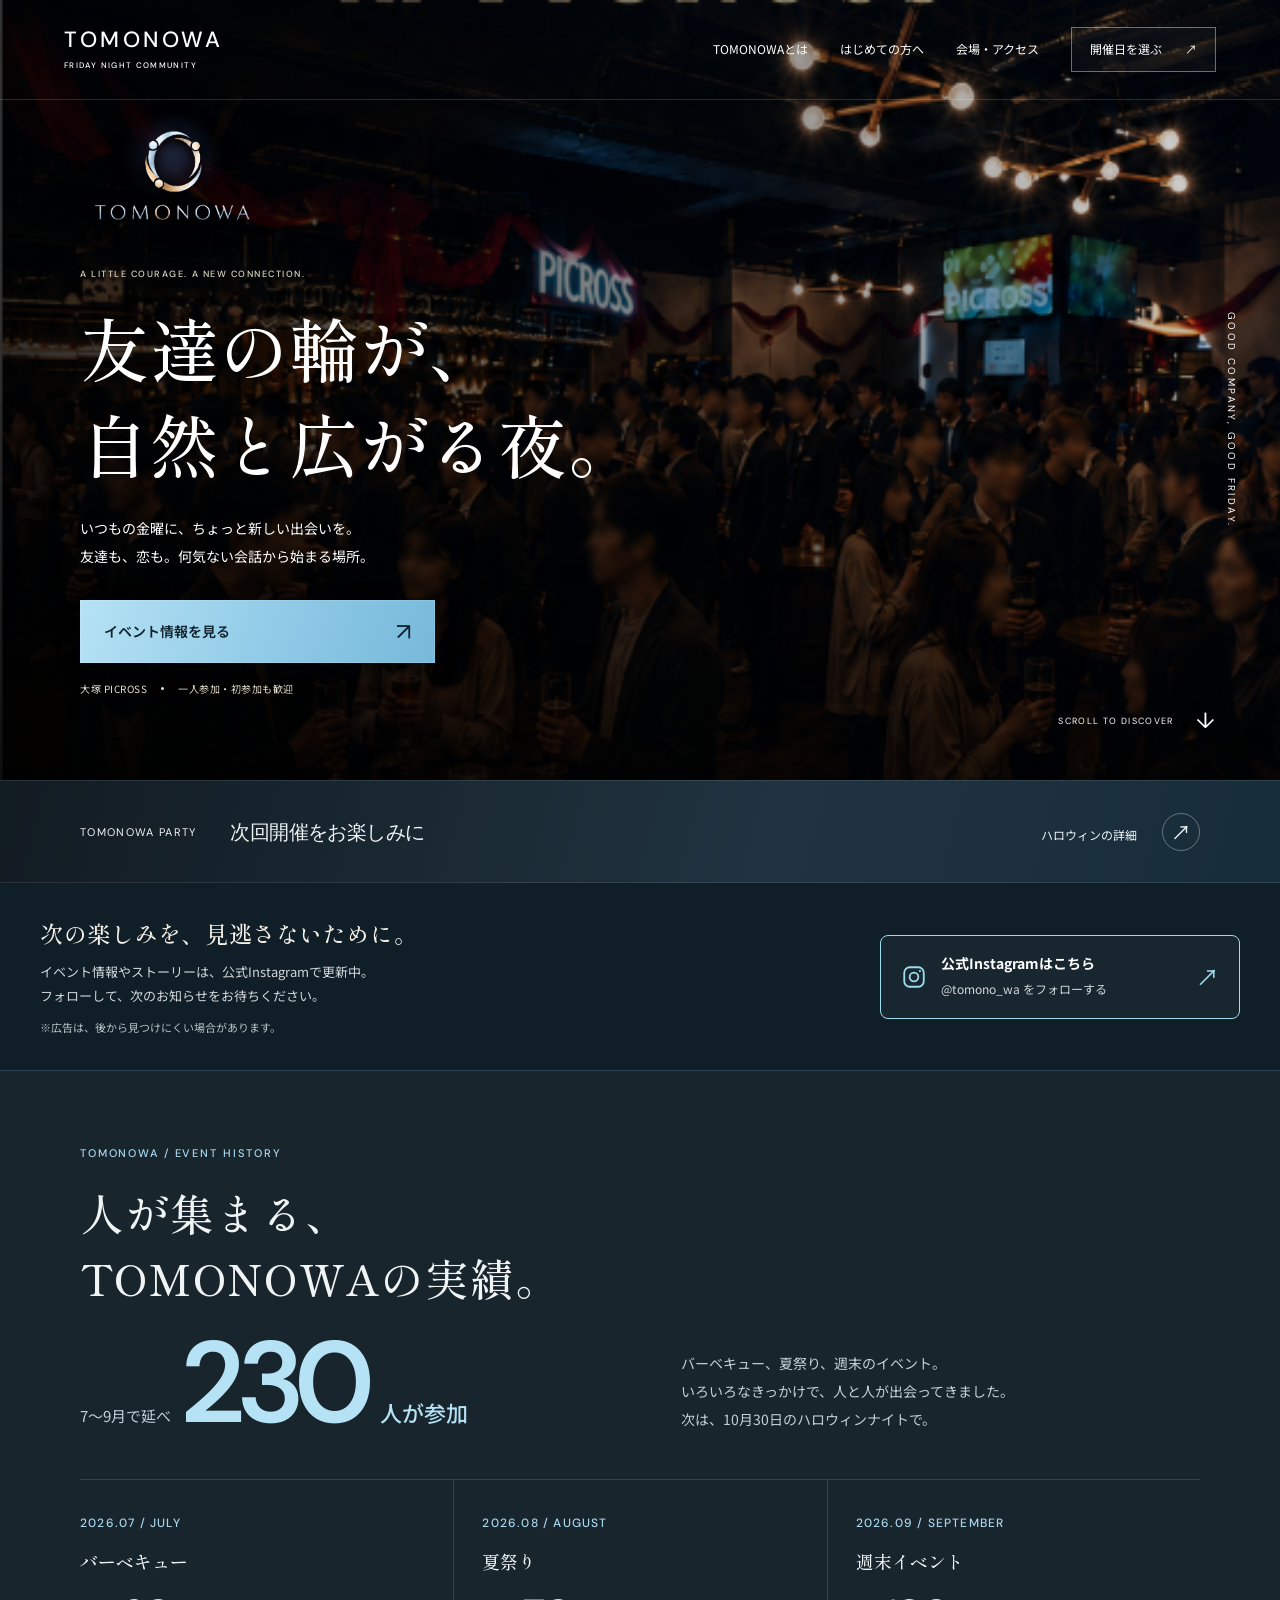
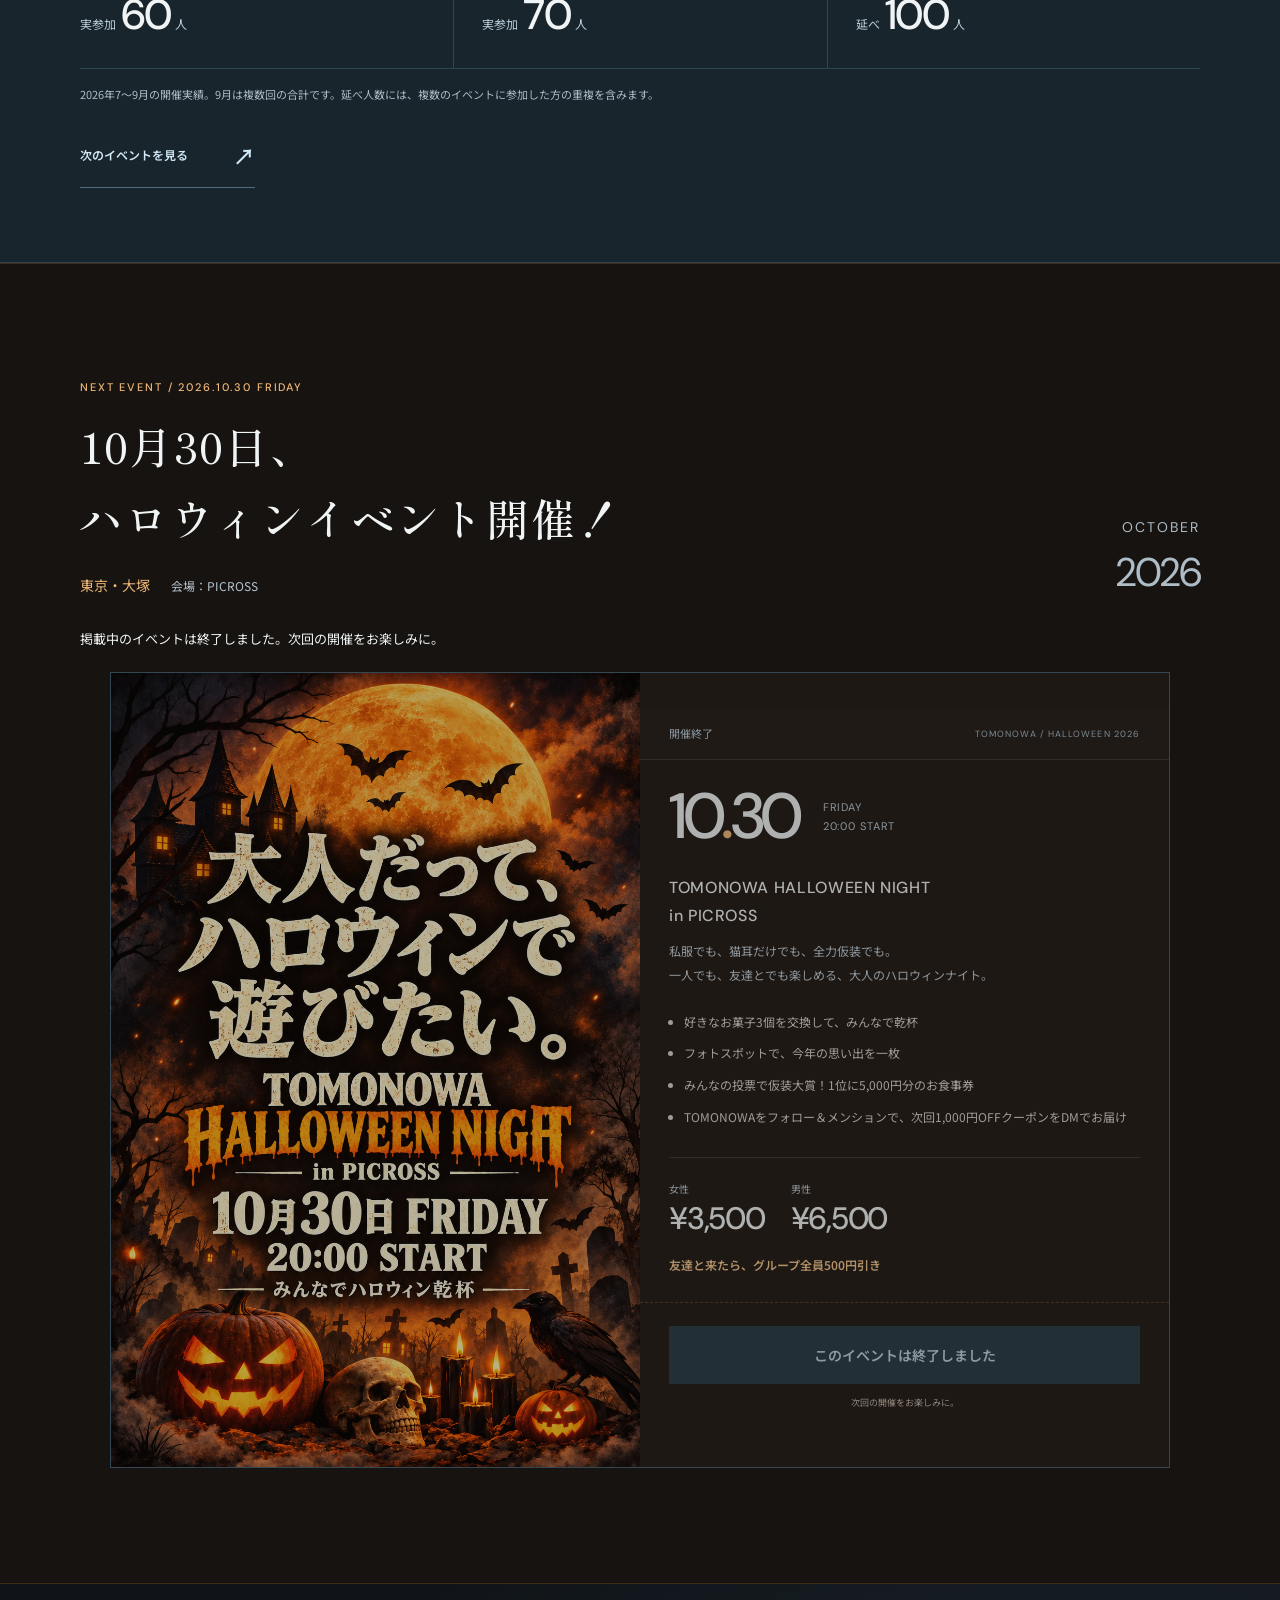
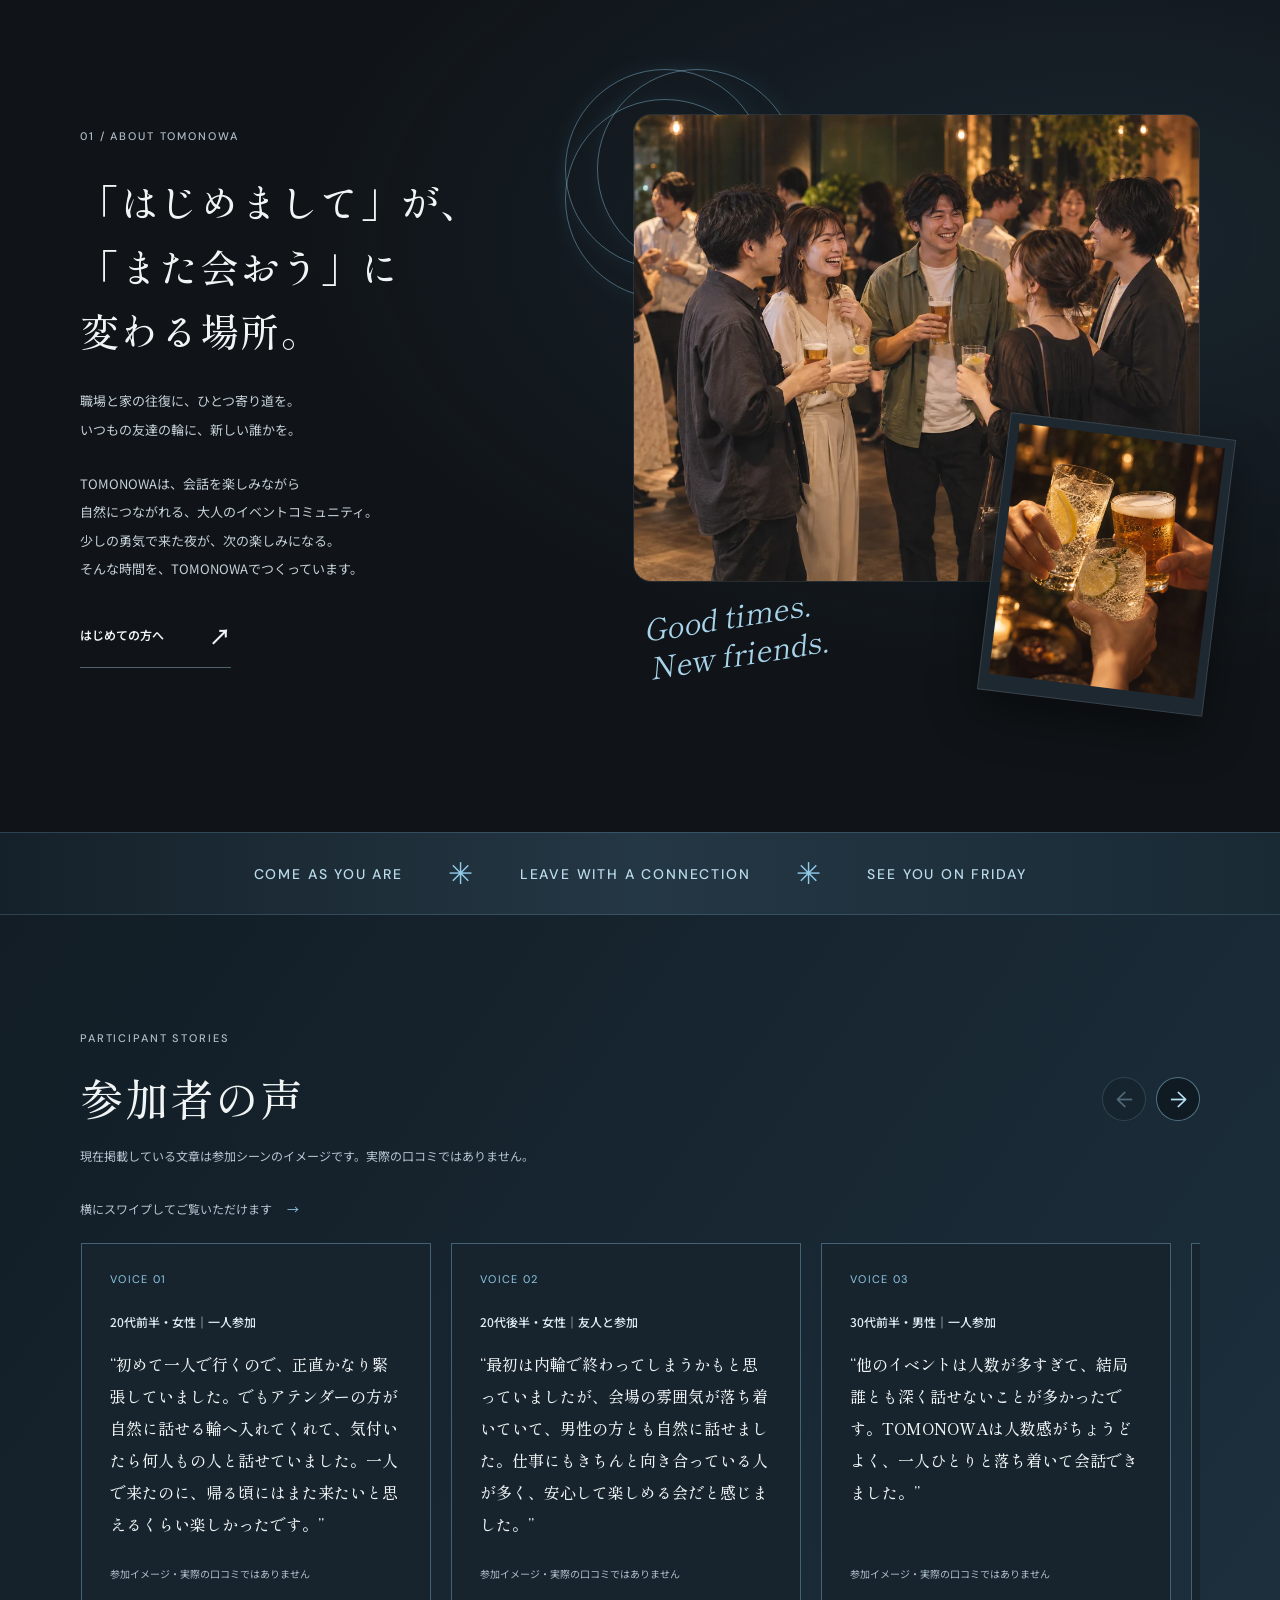
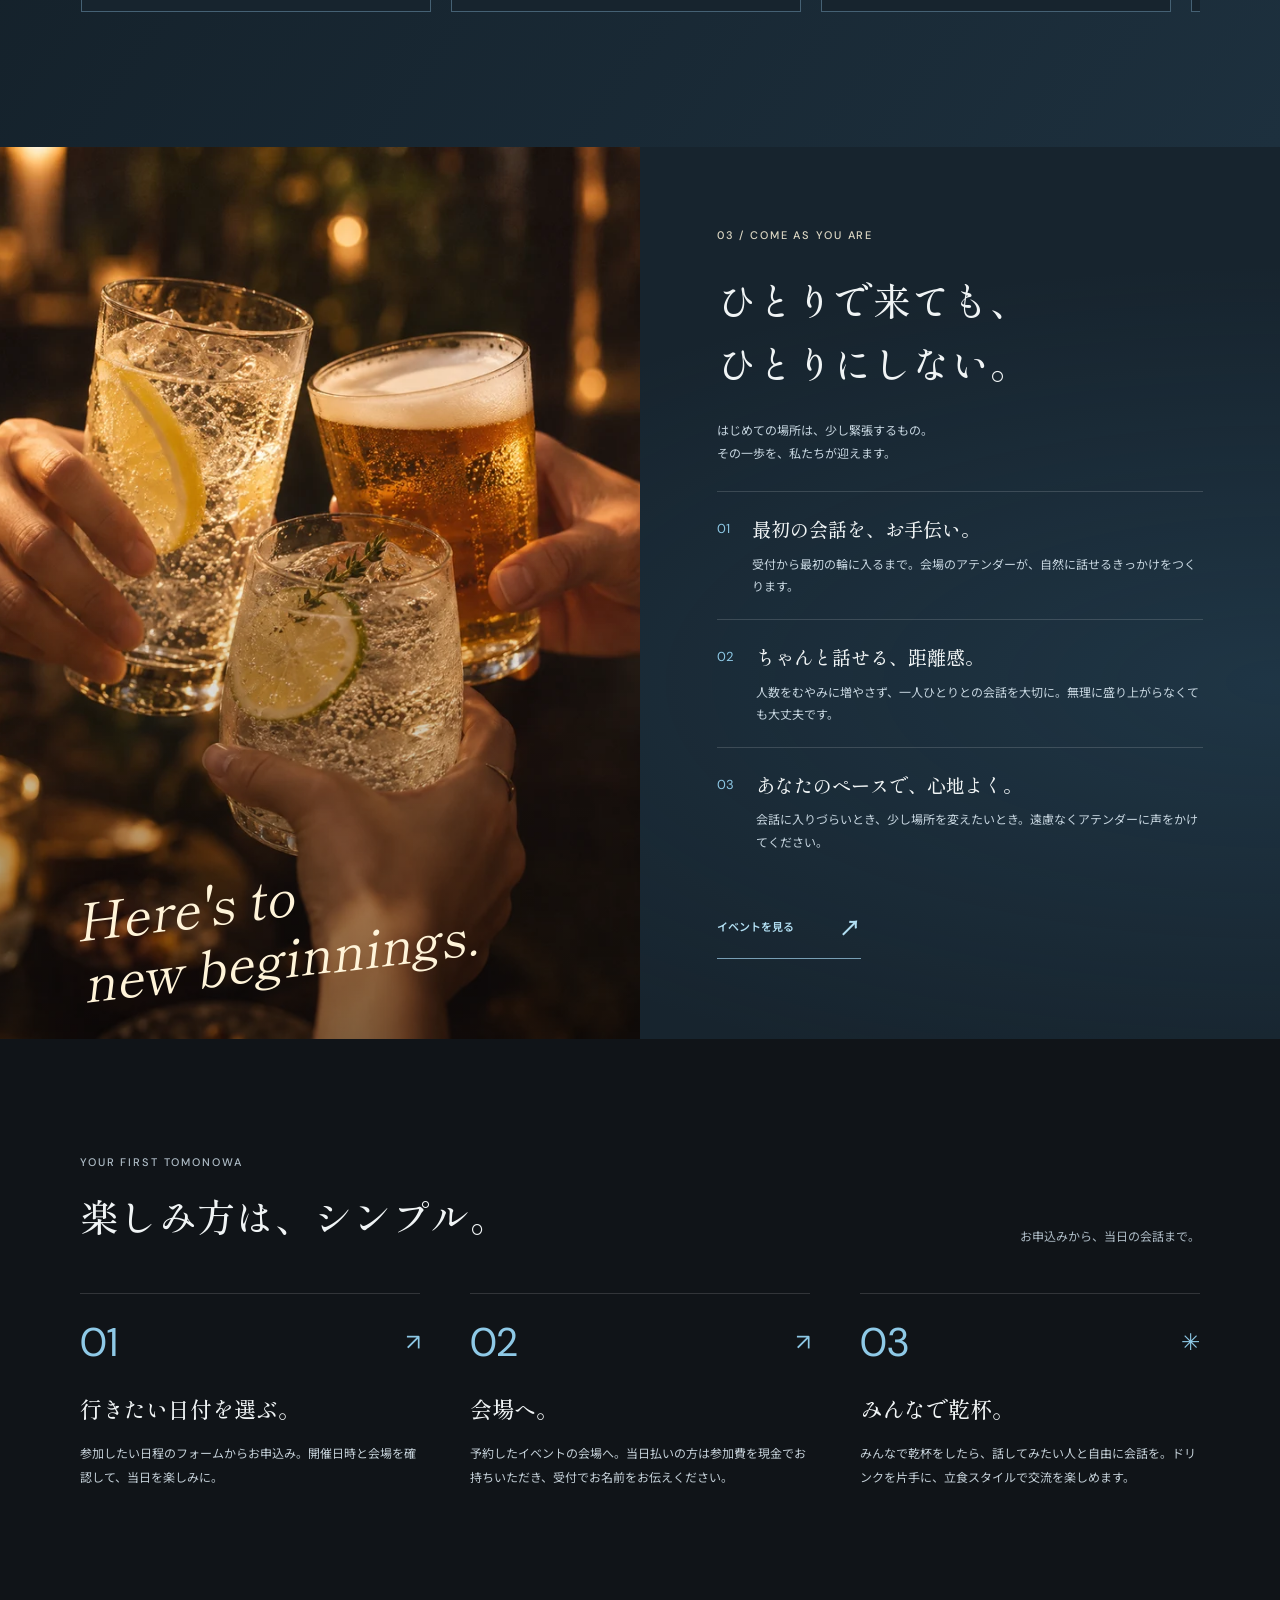
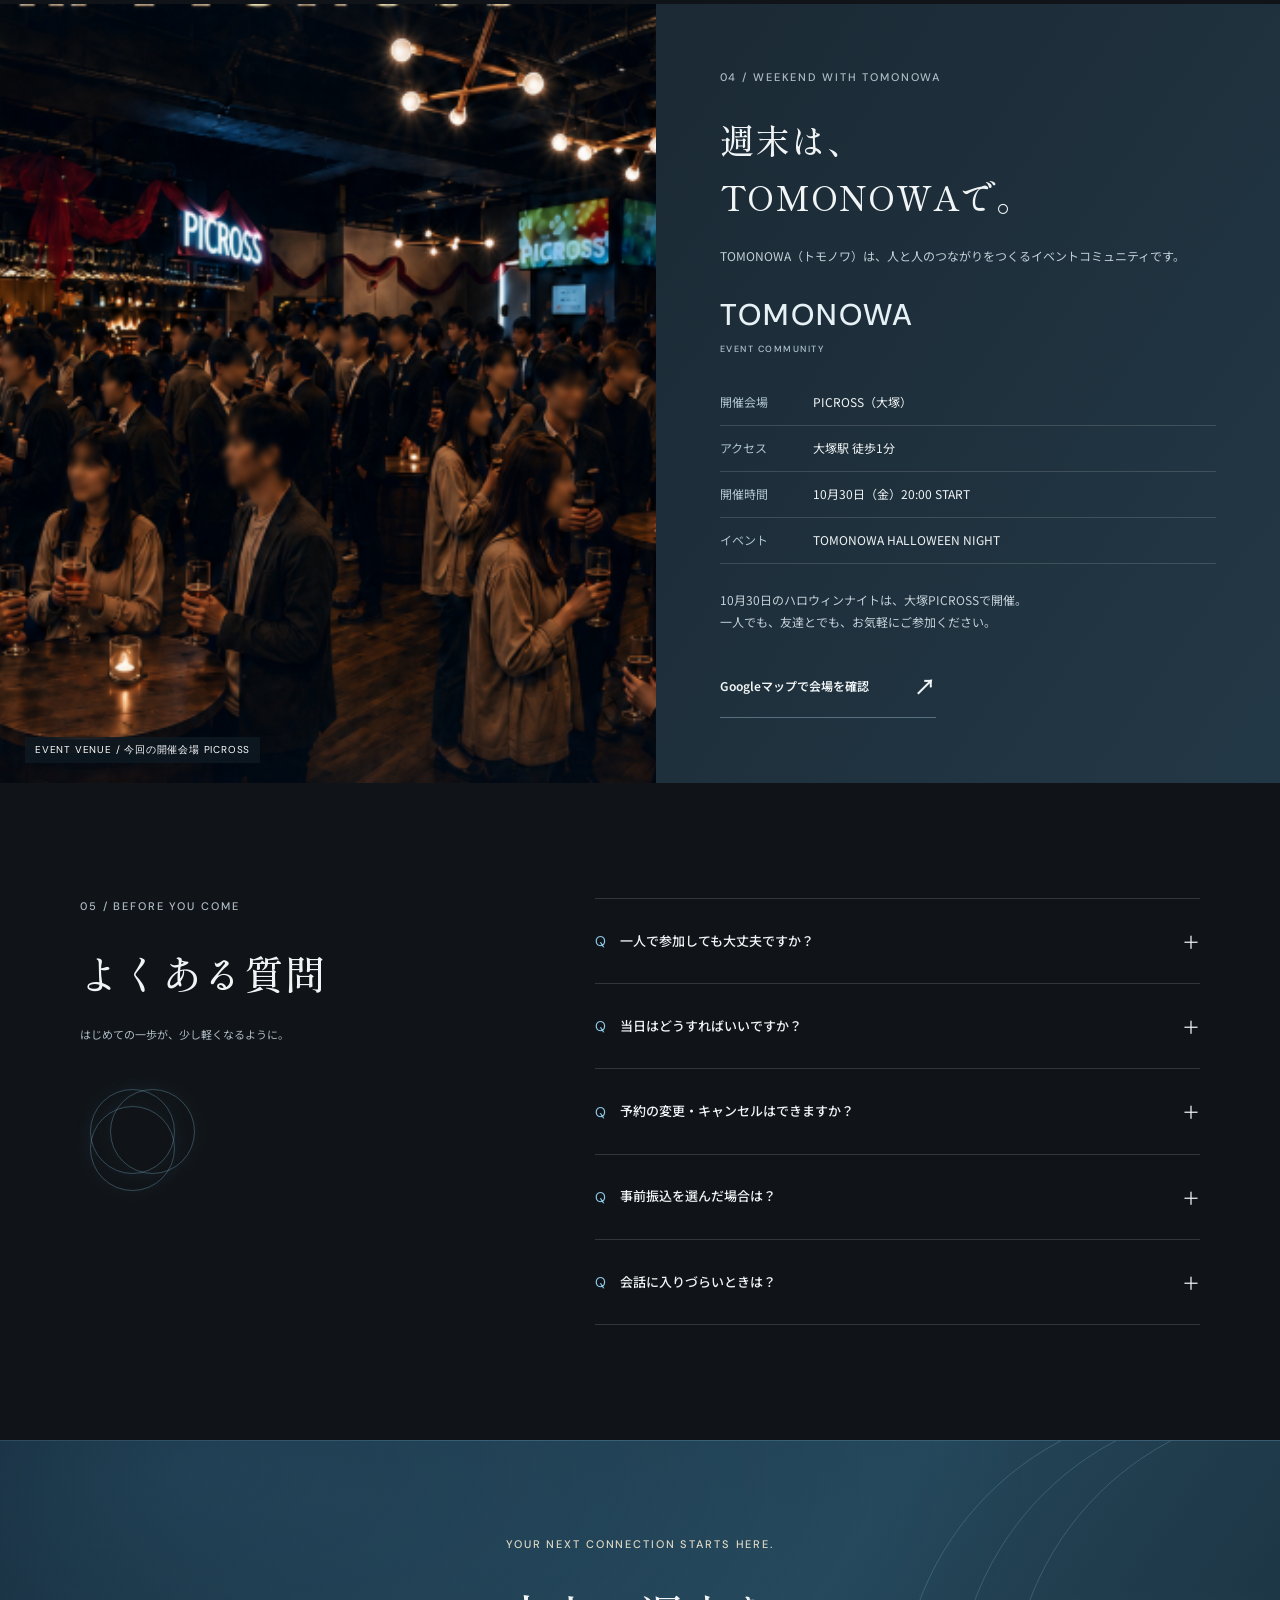
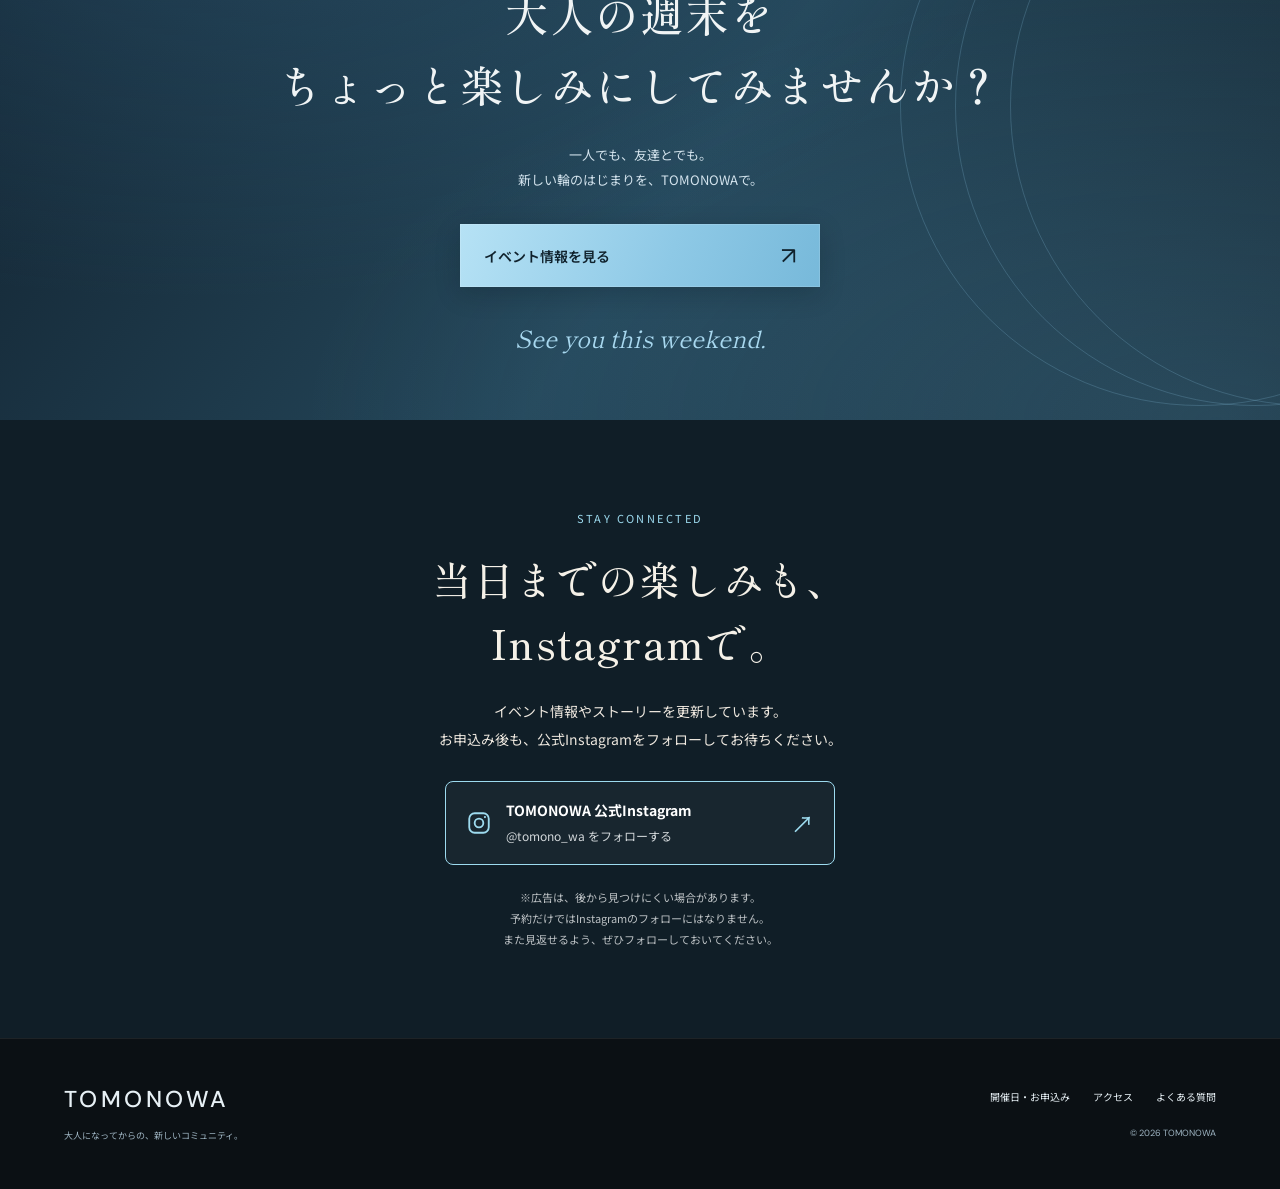
==== commit 23bfd4e2: "Add Instagram follow callout near top of official portal" ====
--- a/index.html
+++ b/index.html
@@ -18,7 +18,7 @@
   <link rel="stylesheet" href="night.css?v=20261021">
   <link rel="stylesheet" href="halloween-event.css?v=20261003-1">
   <link rel="stylesheet" href="attendance.css?v=20261014-1">
-  <link rel="stylesheet" href="instagram-follow.css?v=20261022">
+  <link rel="stylesheet" href="instagram-follow.css?v=20261022-2">
   <script src="site.js?v=halloween-20261003" defer></script>
 </head>
 <body>
@@ -37,6 +37,13 @@
       <a class="hero-scroll" href="#about">SCROLL TO DISCOVER <span aria-hidden="true">↓</span></a>
     </section>
     <a class="next-event" href="#events"><span class="next-label"><span class="live-dot"></span> NEXT PARTY</span><span class="next-date" data-next-date>10.30 <small>FRI</small></span><span class="next-info" data-next-info>20:00 START <span>大塚 PICROSS</span></span><span class="next-action">ハロウィンの詳細 <b aria-hidden="true">↗</b></span></a>
+    <aside class="instagram-early" id="instagram-official" aria-labelledby="instagram-early-title">
+      <div class="instagram-early__copy"><h2 id="instagram-early-title">次の楽しみを、見逃さないために。</h2><p>イベント情報やストーリーは、公式Instagramで更新中。<br>フォローして、次のお知らせをお待ちください。</p><small>※広告は、後から見つけにくい場合があります。</small></div>
+      <a class="instagram-follow__button" href="https://www.instagram.com/tomono_wa/" target="_blank" rel="noopener noreferrer" aria-label="TOMONOWA公式Instagramはこちら（新しいタブ）">
+        <svg width="26" height="26" viewBox="0 0 24 24" fill="none" stroke="currentColor" stroke-width="1.7" aria-hidden="true"><rect x="3" y="3" width="18" height="18" rx="5"/><circle cx="12" cy="12" r="4"/><circle cx="17.5" cy="6.5" r="1" fill="currentColor" stroke="none"/></svg>
+        <span><strong>公式Instagramはこちら</strong><small>@tomono_wa をフォローする</small></span><span aria-hidden="true">↗</span>
+      </a>
+    </aside>
     <section class="section attendance" id="attendance" aria-labelledby="attendance-title">
       <p class="eyebrow">TOMONOWA / EVENT HISTORY</p>
       <div class="attendance-heading">
--- a/instagram-follow.css
+++ b/instagram-follow.css
@@ -19,4 +19,10 @@
 .instagram-follow__button:focus-visible { outline: 3px solid var(--ig-accent); outline-offset: 5px; }
 .instagram-follow .instagram-follow__note { margin: 22px 0 0; font-size: 11px; line-height: 1.9; color: #bdc2c5; }
 .instagram-follow__mobile { display: none; }
+.instagram-early { --ig-accent: #9ddbef; display: flex; align-items: center; justify-content: space-between; gap: 32px; padding: 32px max(24px, calc((100vw - 1200px) / 2)); background: #101e27; border-bottom: 1px solid #9ddbef33; color: #f5f1e8; font-family: "Noto Sans JP", "Yu Gothic", sans-serif; }
+.instagram-early h2 { margin: 0 0 8px; font-size: clamp(18px, 2vw, 23px); line-height: 1.6; font-weight: 500; }
+.instagram-early p { margin: 0; color: #d2d7da; font-size: 13px; line-height: 1.9; }
+.instagram-early__copy > small { display: block; margin-top: 8px; font-size: 11px; color: #b8c0c5; }
+.instagram-early .instagram-follow__button { flex-shrink: 0; margin: 0; width: 360px; }
+@media (max-width: 760px) { .instagram-early { flex-direction: column; align-items: stretch; gap: 20px; padding: 28px 24px; } .instagram-early .instagram-follow__button { width: 100%; max-width: 390px; } }
 @media (max-width: 420px) { .instagram-follow__mobile { display: initial; } .instagram-follow__button { padding: 15px 14px; gap: 10px; } .instagram-follow__button strong { font-size: 13px; } }
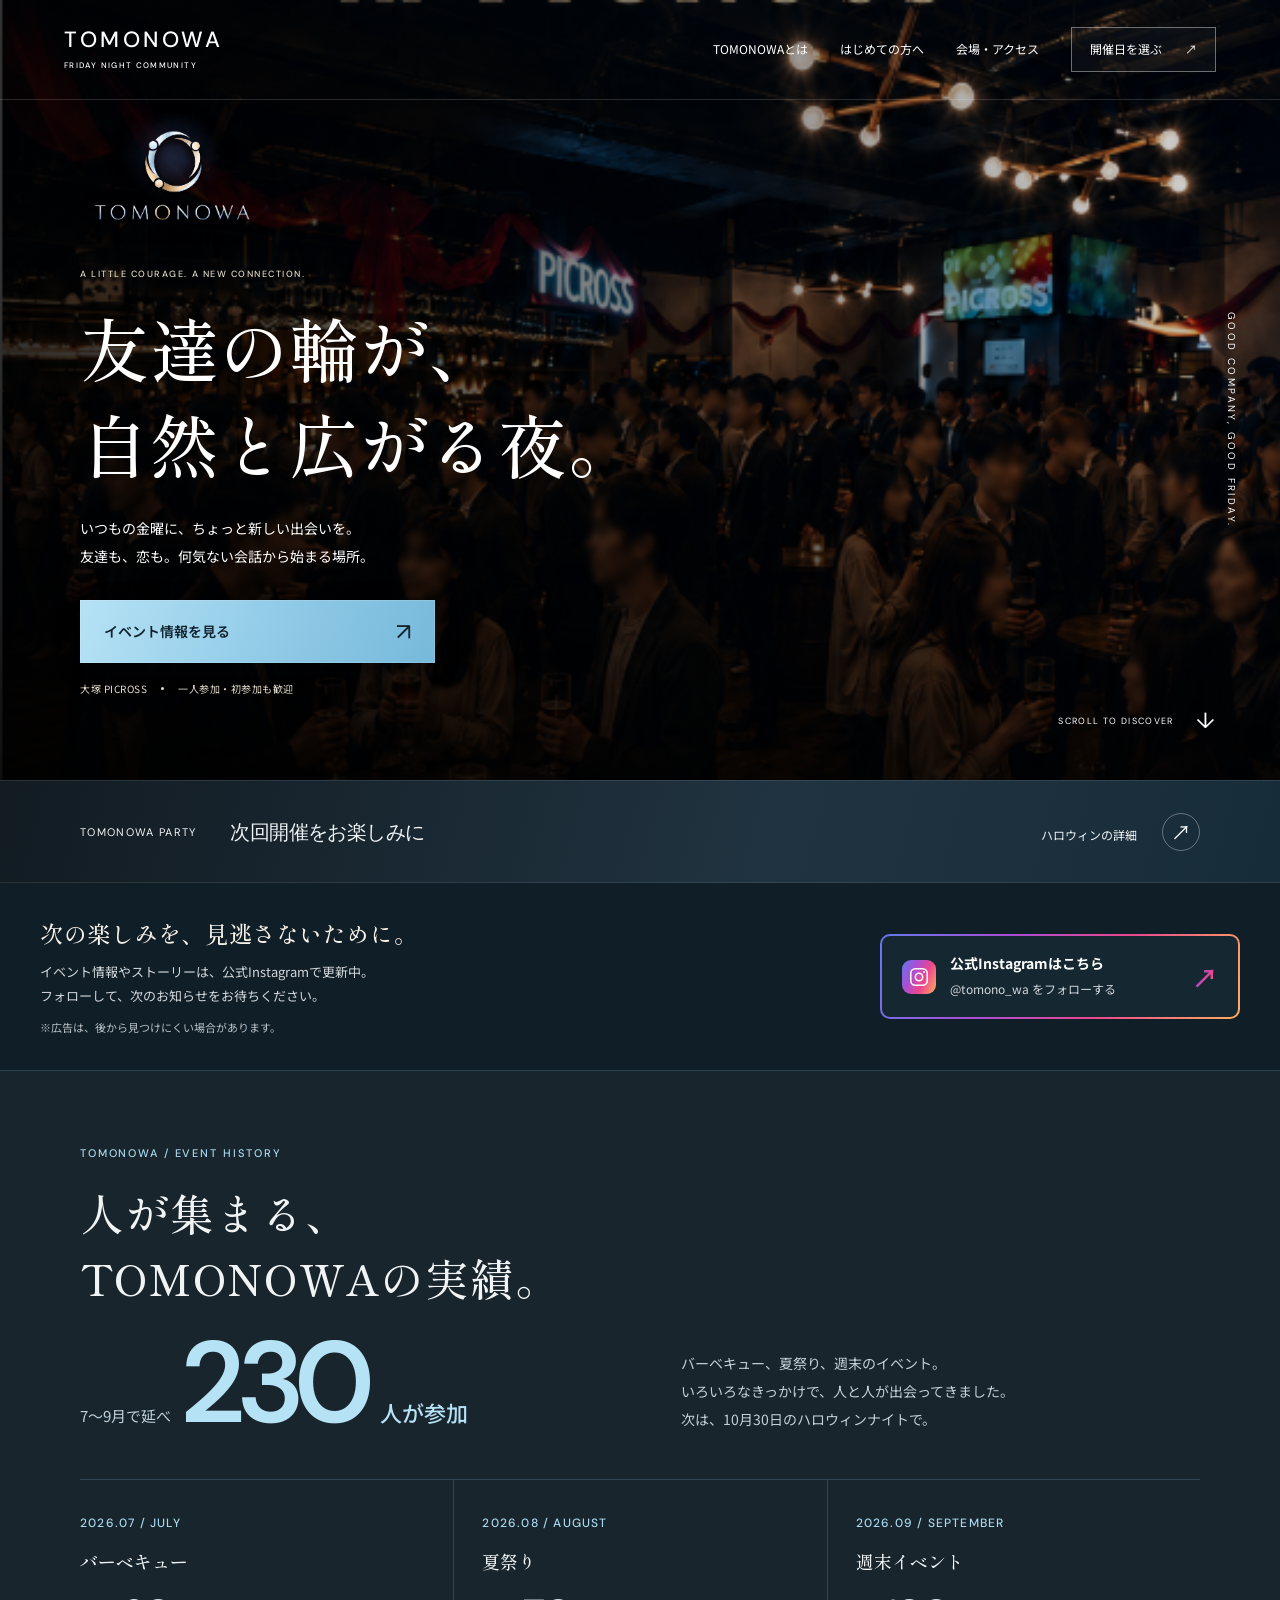
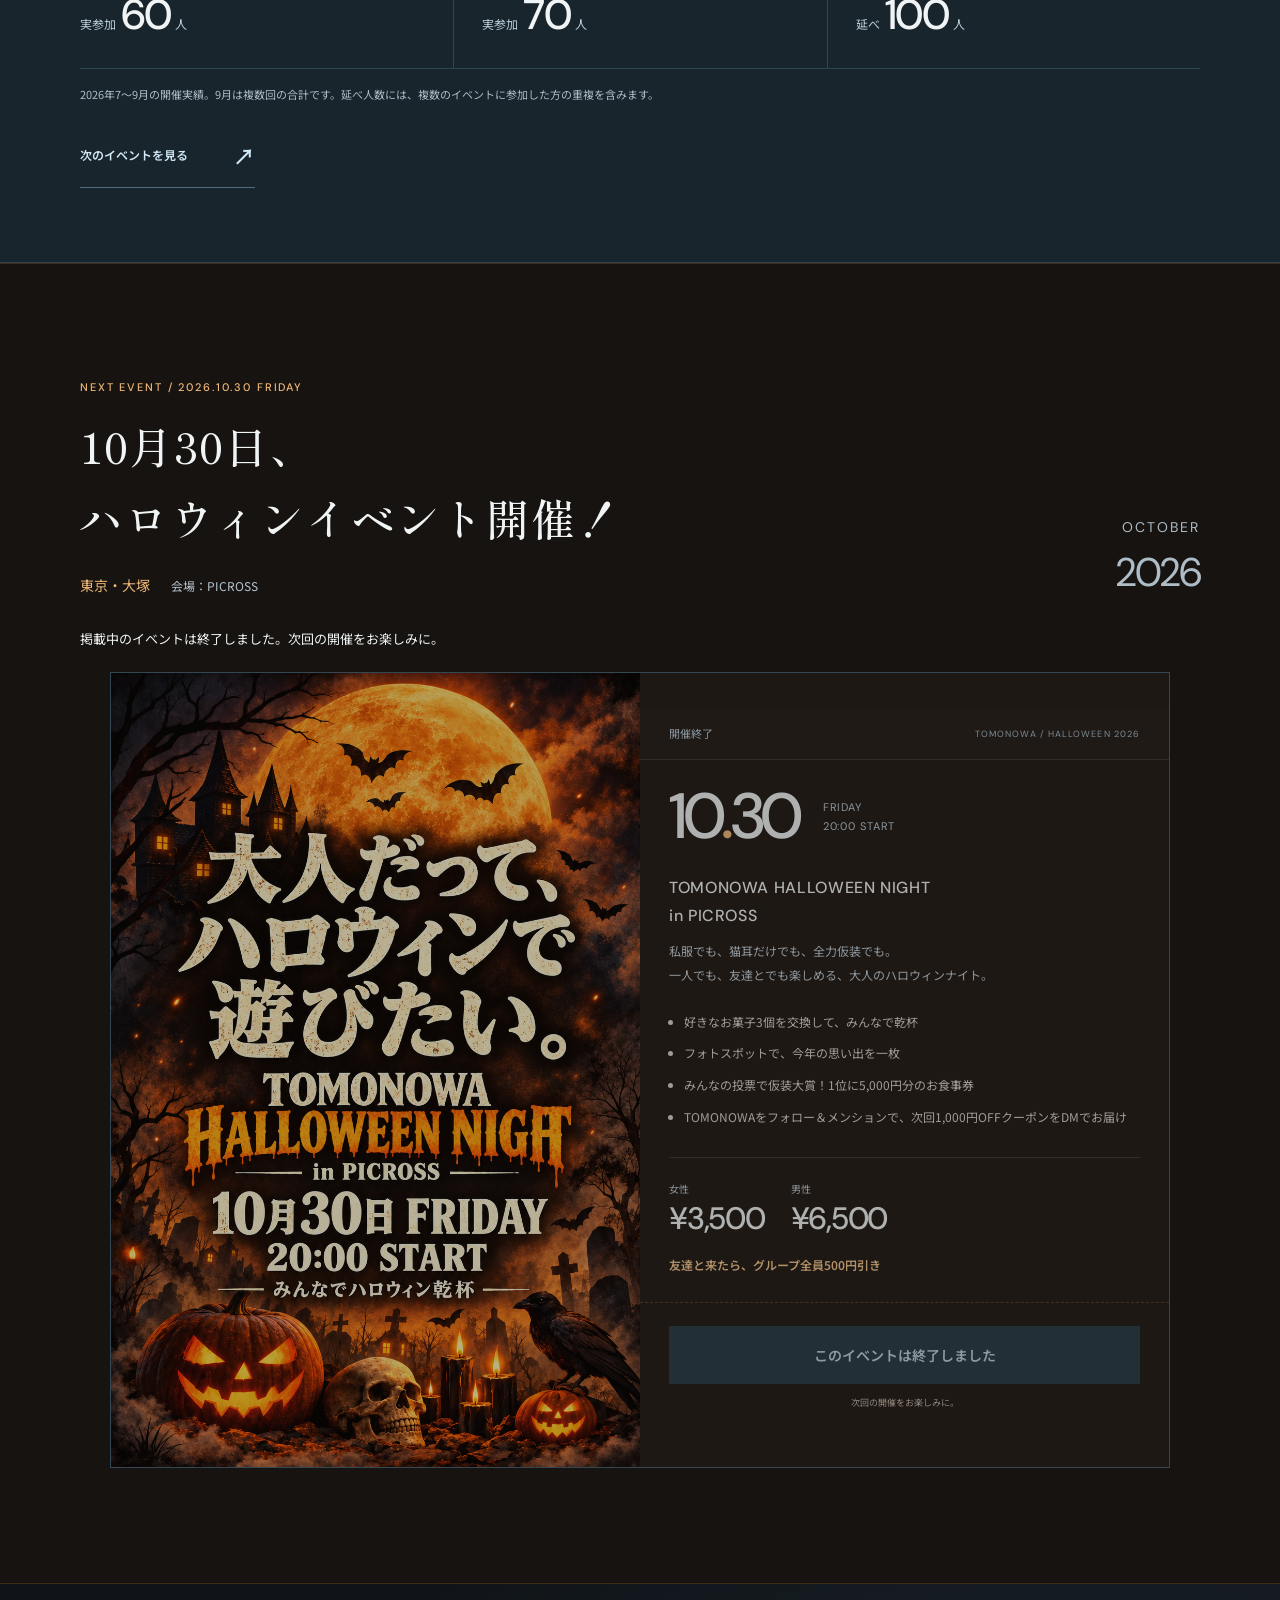
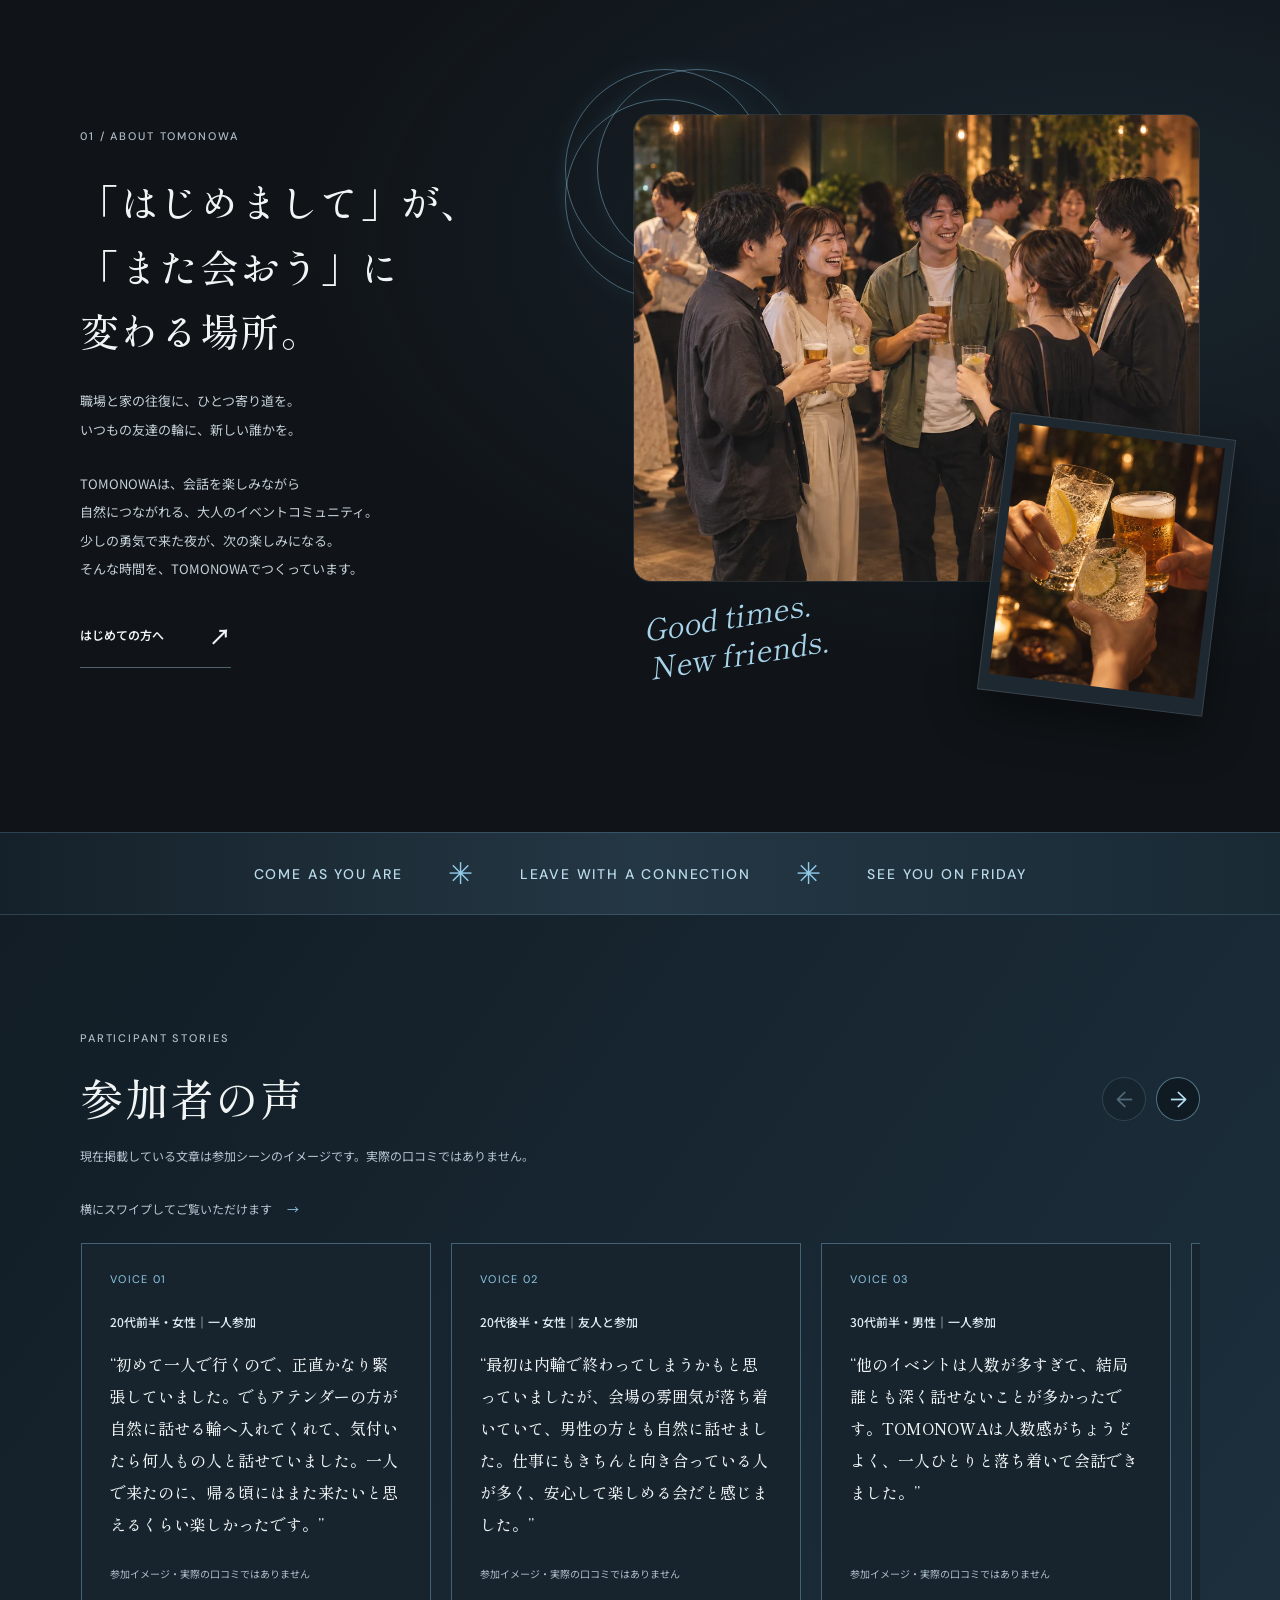
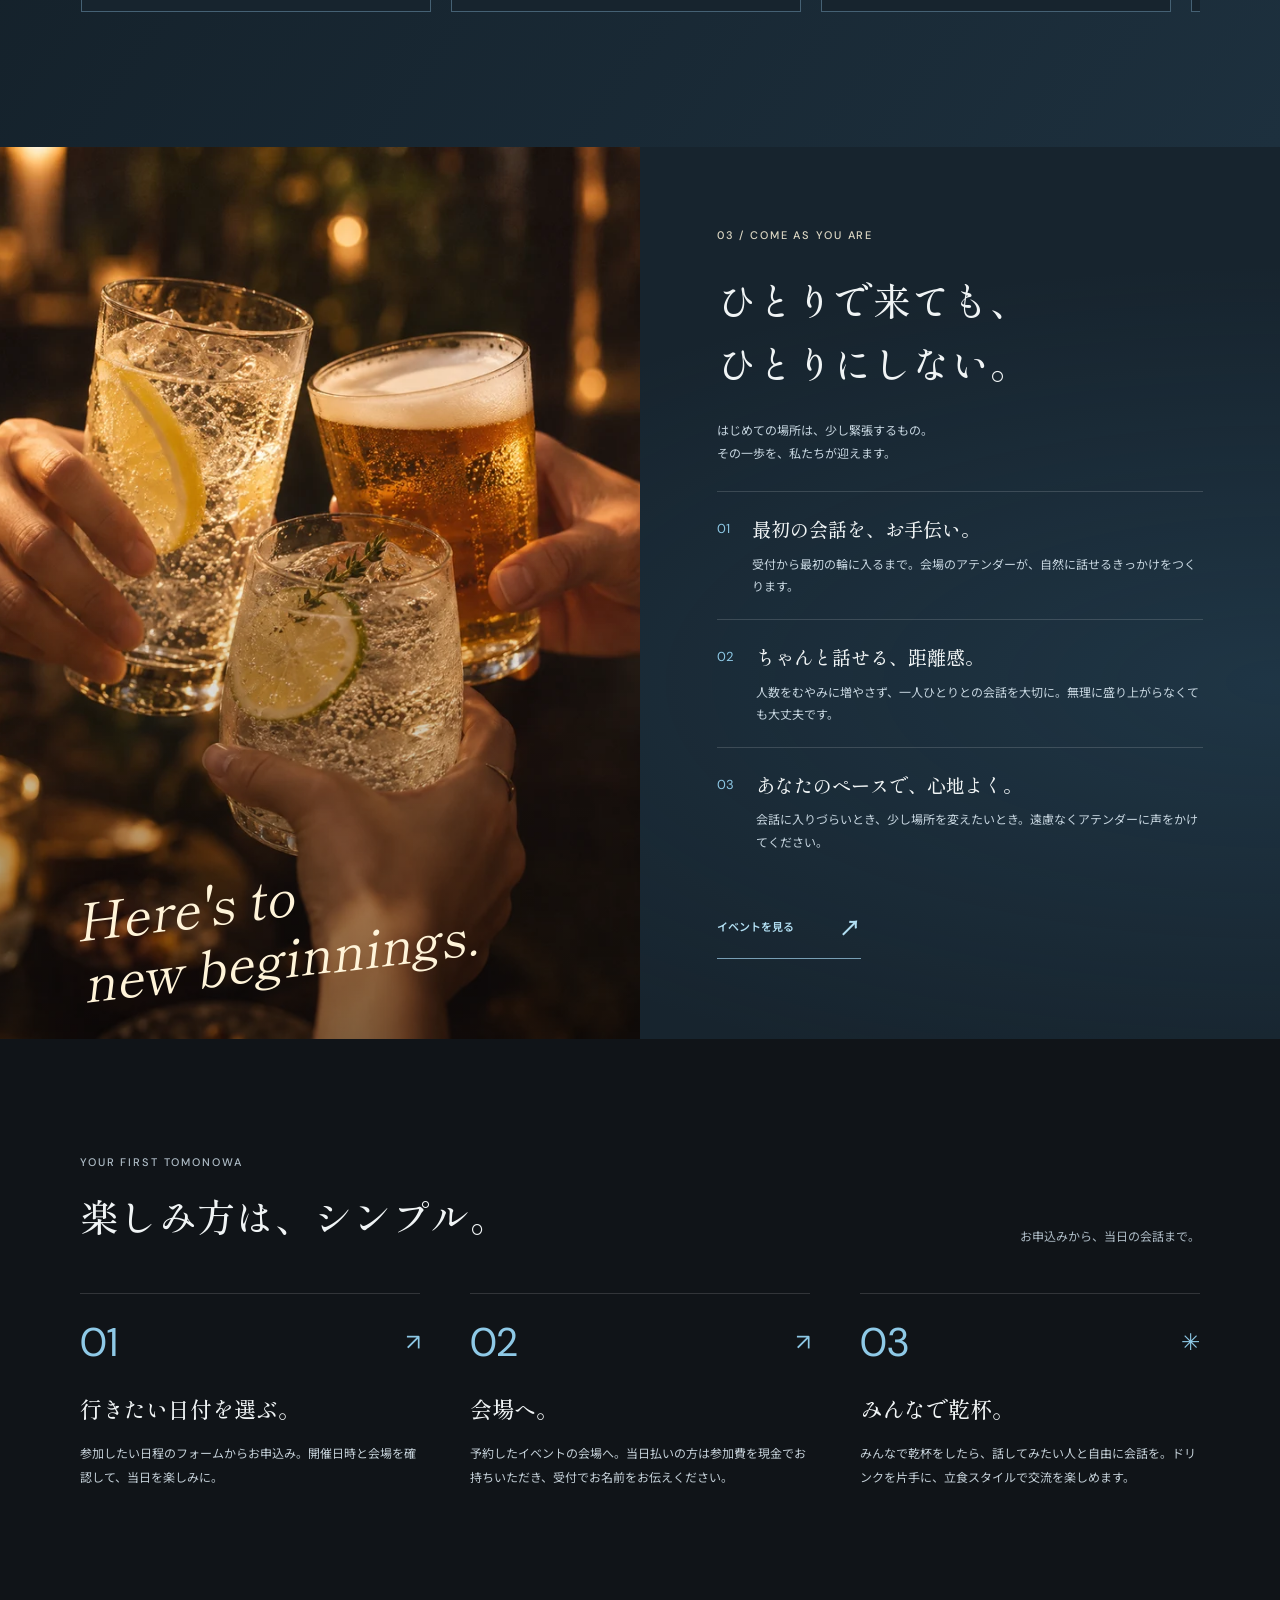
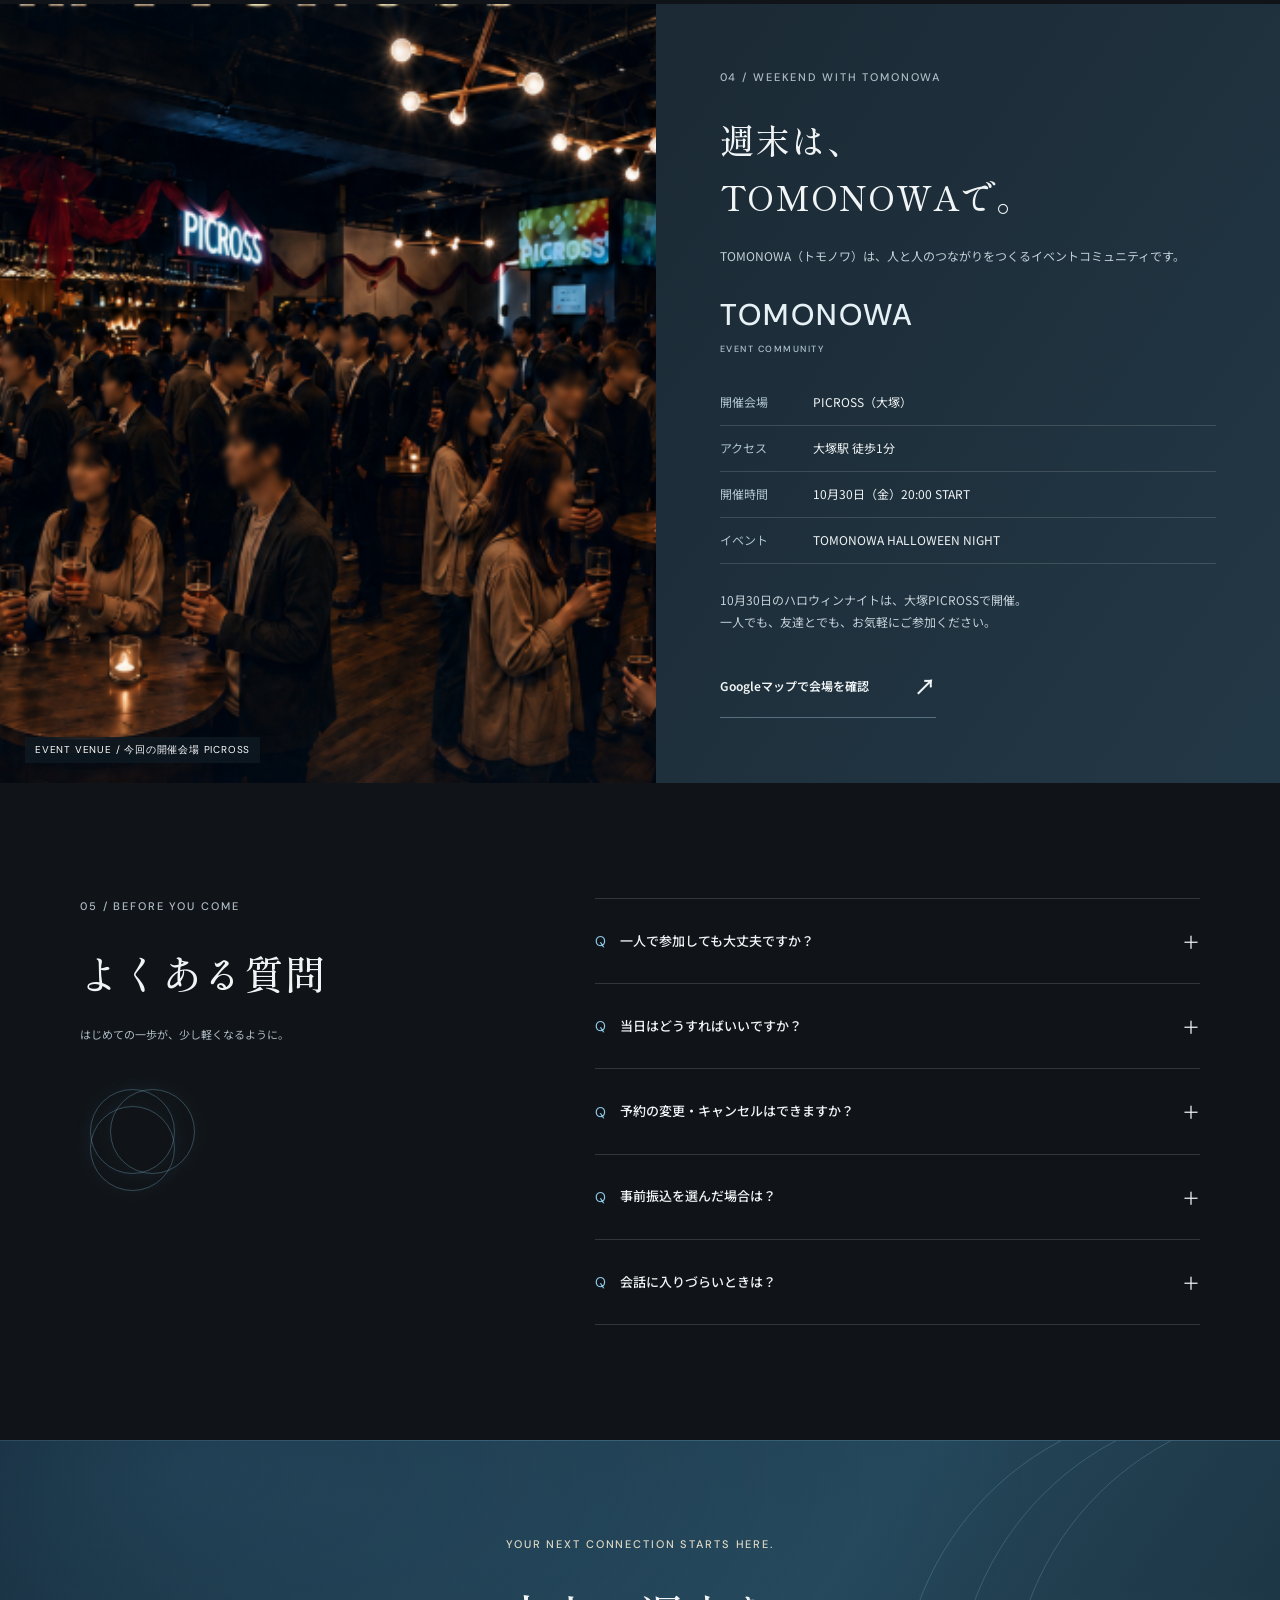
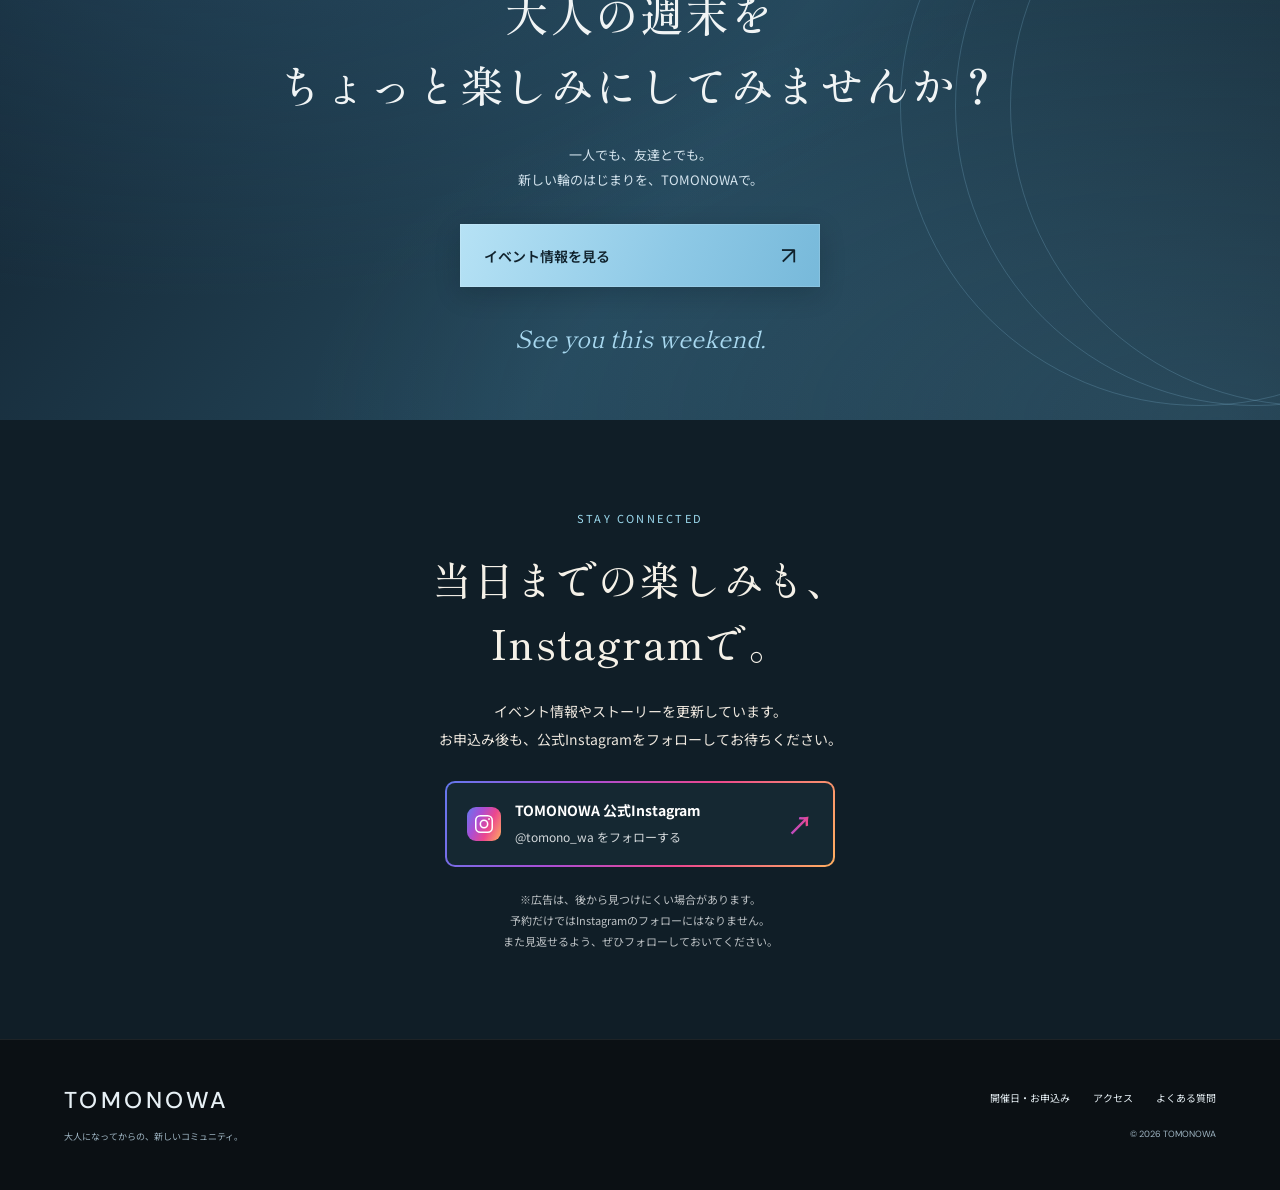
==== commit da6475a6: "Use Instagram gradient accents for follow buttons" ====
--- a/index.html
+++ b/index.html
@@ -18,7 +18,7 @@
   <link rel="stylesheet" href="night.css?v=20261021">
   <link rel="stylesheet" href="halloween-event.css?v=20261003-1">
   <link rel="stylesheet" href="attendance.css?v=20261014-1">
-  <link rel="stylesheet" href="instagram-follow.css?v=20261022-2">
+  <link rel="stylesheet" href="instagram-follow.css?v=20261022-3">
   <script src="site.js?v=halloween-20261003" defer></script>
 </head>
 <body>
--- a/instagram-follow.css
+++ b/instagram-follow.css
@@ -10,12 +10,13 @@
 .instagram-follow .instagram-follow__eyebrow { margin: 0 0 18px; color: var(--ig-accent); font-size: 11px; letter-spacing: .22em; }
 .instagram-follow h2 { margin: 0; font-family: "Shippori Mincho", "Yu Mincho", serif; font-size: clamp(27px, 5vw, 40px); line-height: 1.6; letter-spacing: .04em; }
 .instagram-follow .instagram-follow__intro { margin: 22px 0 28px; font-size: 14px; line-height: 2; color: #eee8df; }
-.instagram-follow__button { display: flex; align-items: center; gap: 14px; width: min(100%, 390px); min-height: 84px; margin: 0 auto; padding: 16px 20px; border: 1px solid var(--ig-accent); border-radius: 8px; background: #ffffff09; color: #fff; text-decoration: none; text-align: left; transition: background .2s; }
-.instagram-follow__button svg { flex-shrink: 0; color: var(--ig-accent); }
-.instagram-follow__button > span:last-child { margin-left: auto; font-size: 23px; color: var(--ig-accent); }
+.instagram-follow__button { --ig-gradient: linear-gradient(115deg, #6478ef 0%, #aa4ed4 33%, #ec478e 63%, #ffaf60 100%); --ig-surface: #152832; display: flex; align-items: center; gap: 14px; width: min(100%, 390px); min-height: 84px; margin: 0 auto; padding: 16px 20px; border: 2px solid transparent; border-radius: 10px; background: linear-gradient(var(--ig-surface), var(--ig-surface)) padding-box, var(--ig-gradient) border-box; color: #fff; text-decoration: none; text-align: left; transition: box-shadow .2s; }
+.instagram-follow--halloween .instagram-follow__button { --ig-surface: #2b1d17; }
+.instagram-follow__button svg { flex-shrink: 0; width: 34px; height: 34px; padding: 6px; border-radius: 9px; background: var(--ig-gradient); color: #fff; }
+.instagram-follow__button > span:last-child { margin-left: auto; font-size: 26px; font-weight: 600; color: #f88eb7; background: var(--ig-gradient); -webkit-background-clip: text; background-clip: text; -webkit-text-fill-color: transparent; }
 .instagram-follow__button strong { display: block; font-size: 14px; line-height: 1.6; }
 .instagram-follow__button small { display: block; margin-top: 4px; font-size: 12px; color: #d2d7da; }
-.instagram-follow__button:hover { background: #ffffff14; }
+.instagram-follow__button:hover { box-shadow: 0 0 0 3px #ec478e26; }
 .instagram-follow__button:focus-visible { outline: 3px solid var(--ig-accent); outline-offset: 5px; }
 .instagram-follow .instagram-follow__note { margin: 22px 0 0; font-size: 11px; line-height: 1.9; color: #bdc2c5; }
 .instagram-follow__mobile { display: none; }
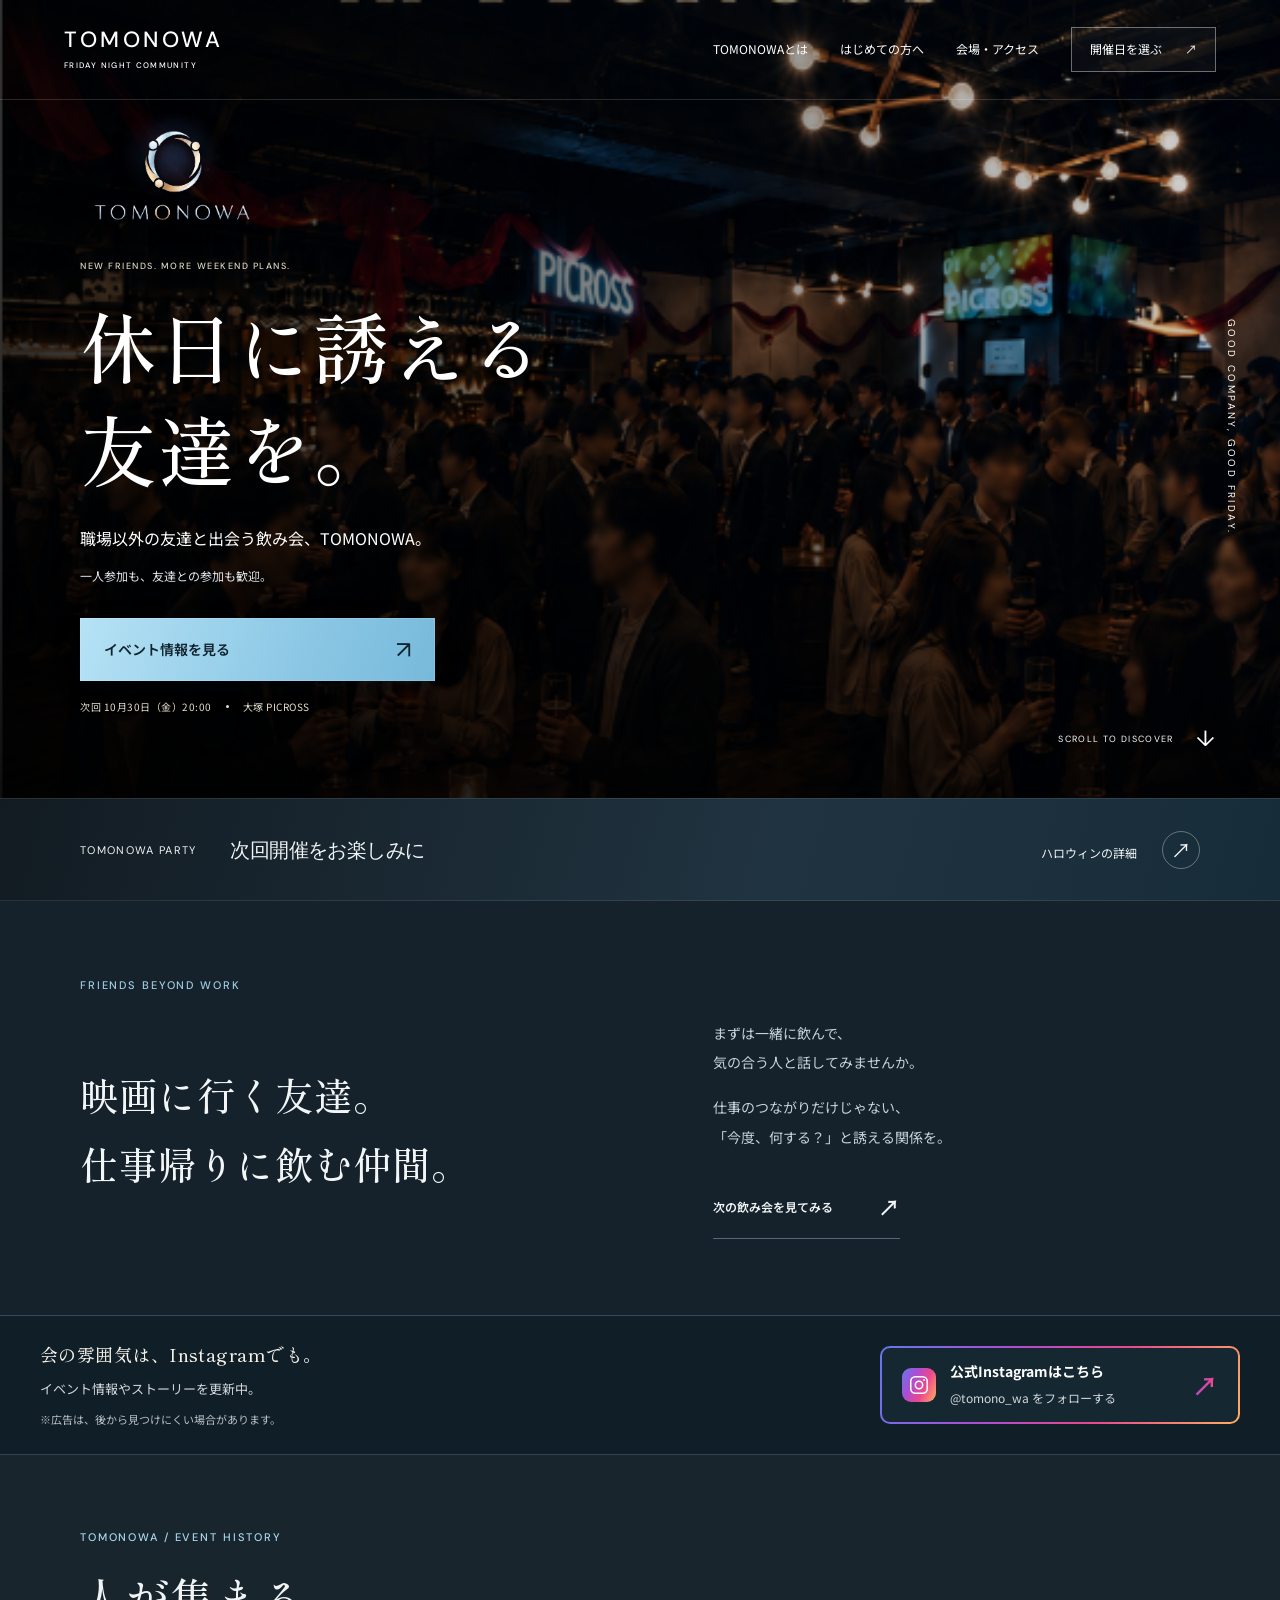
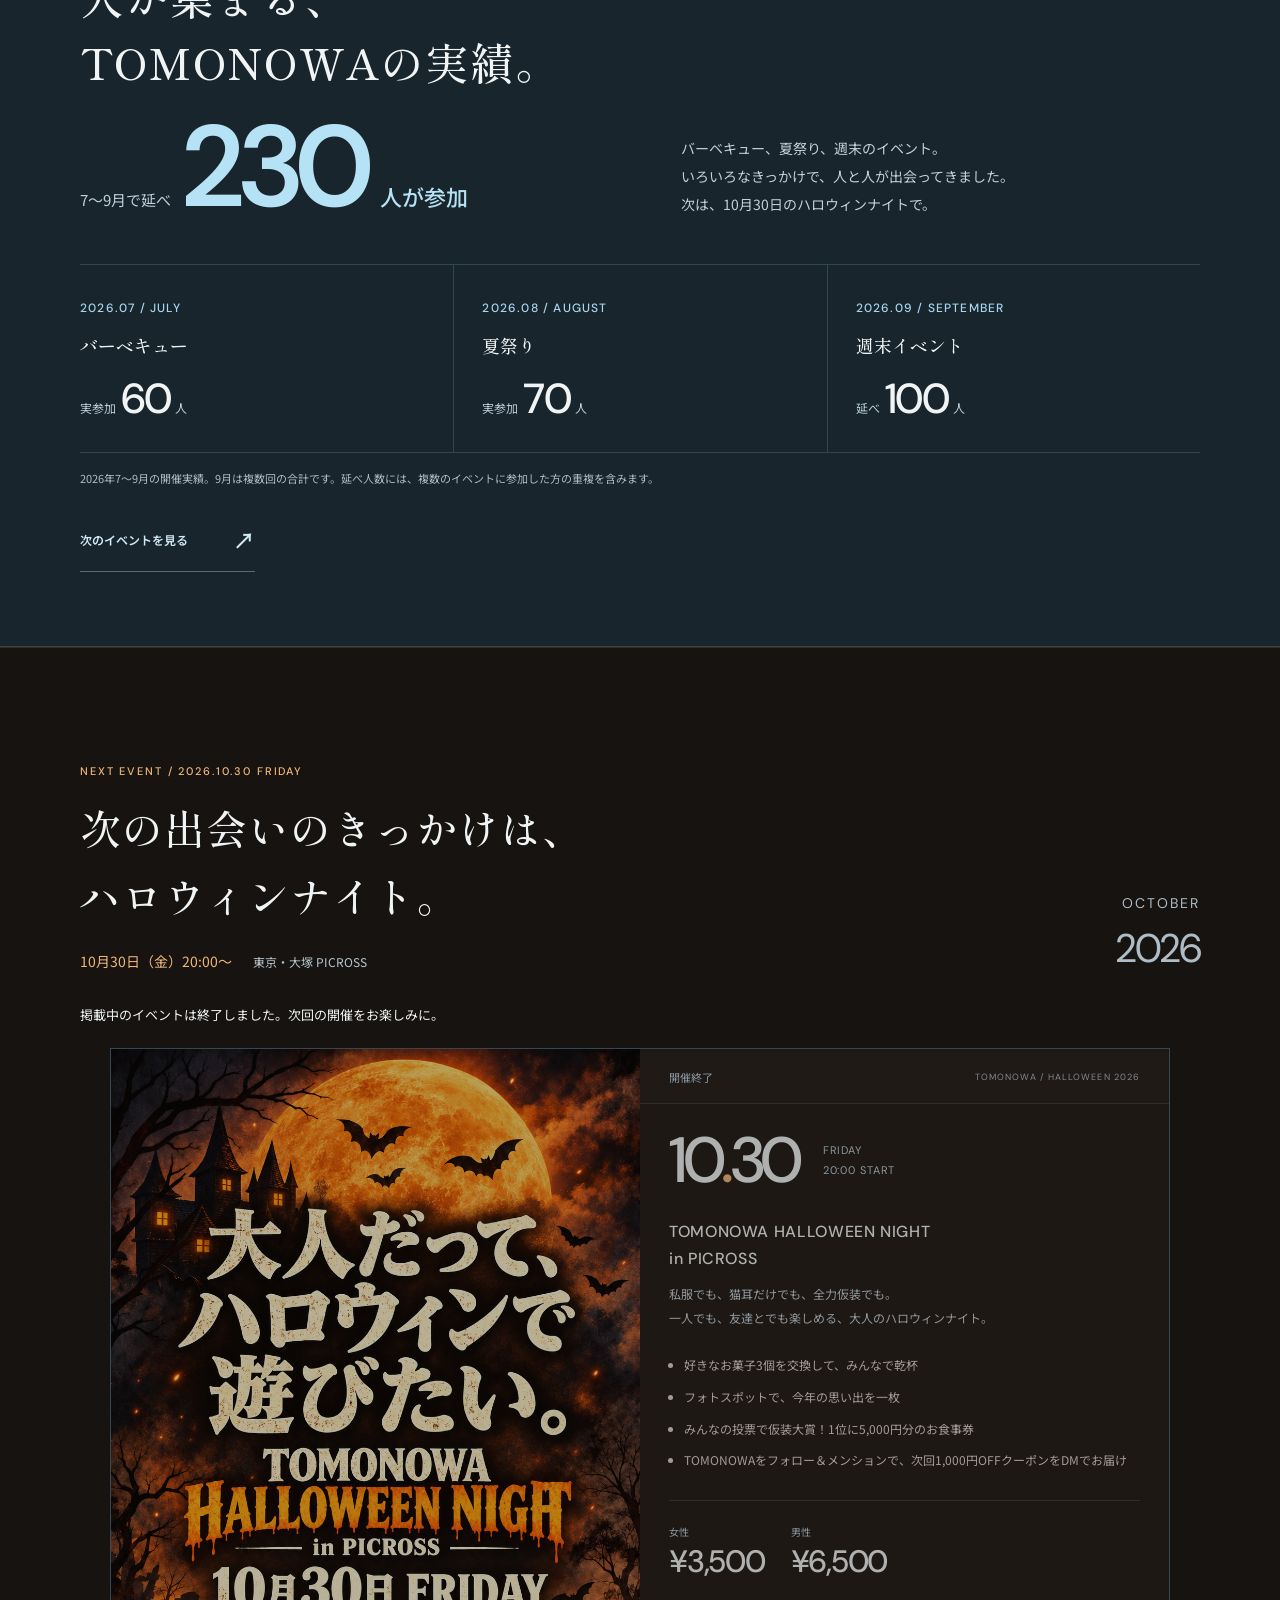
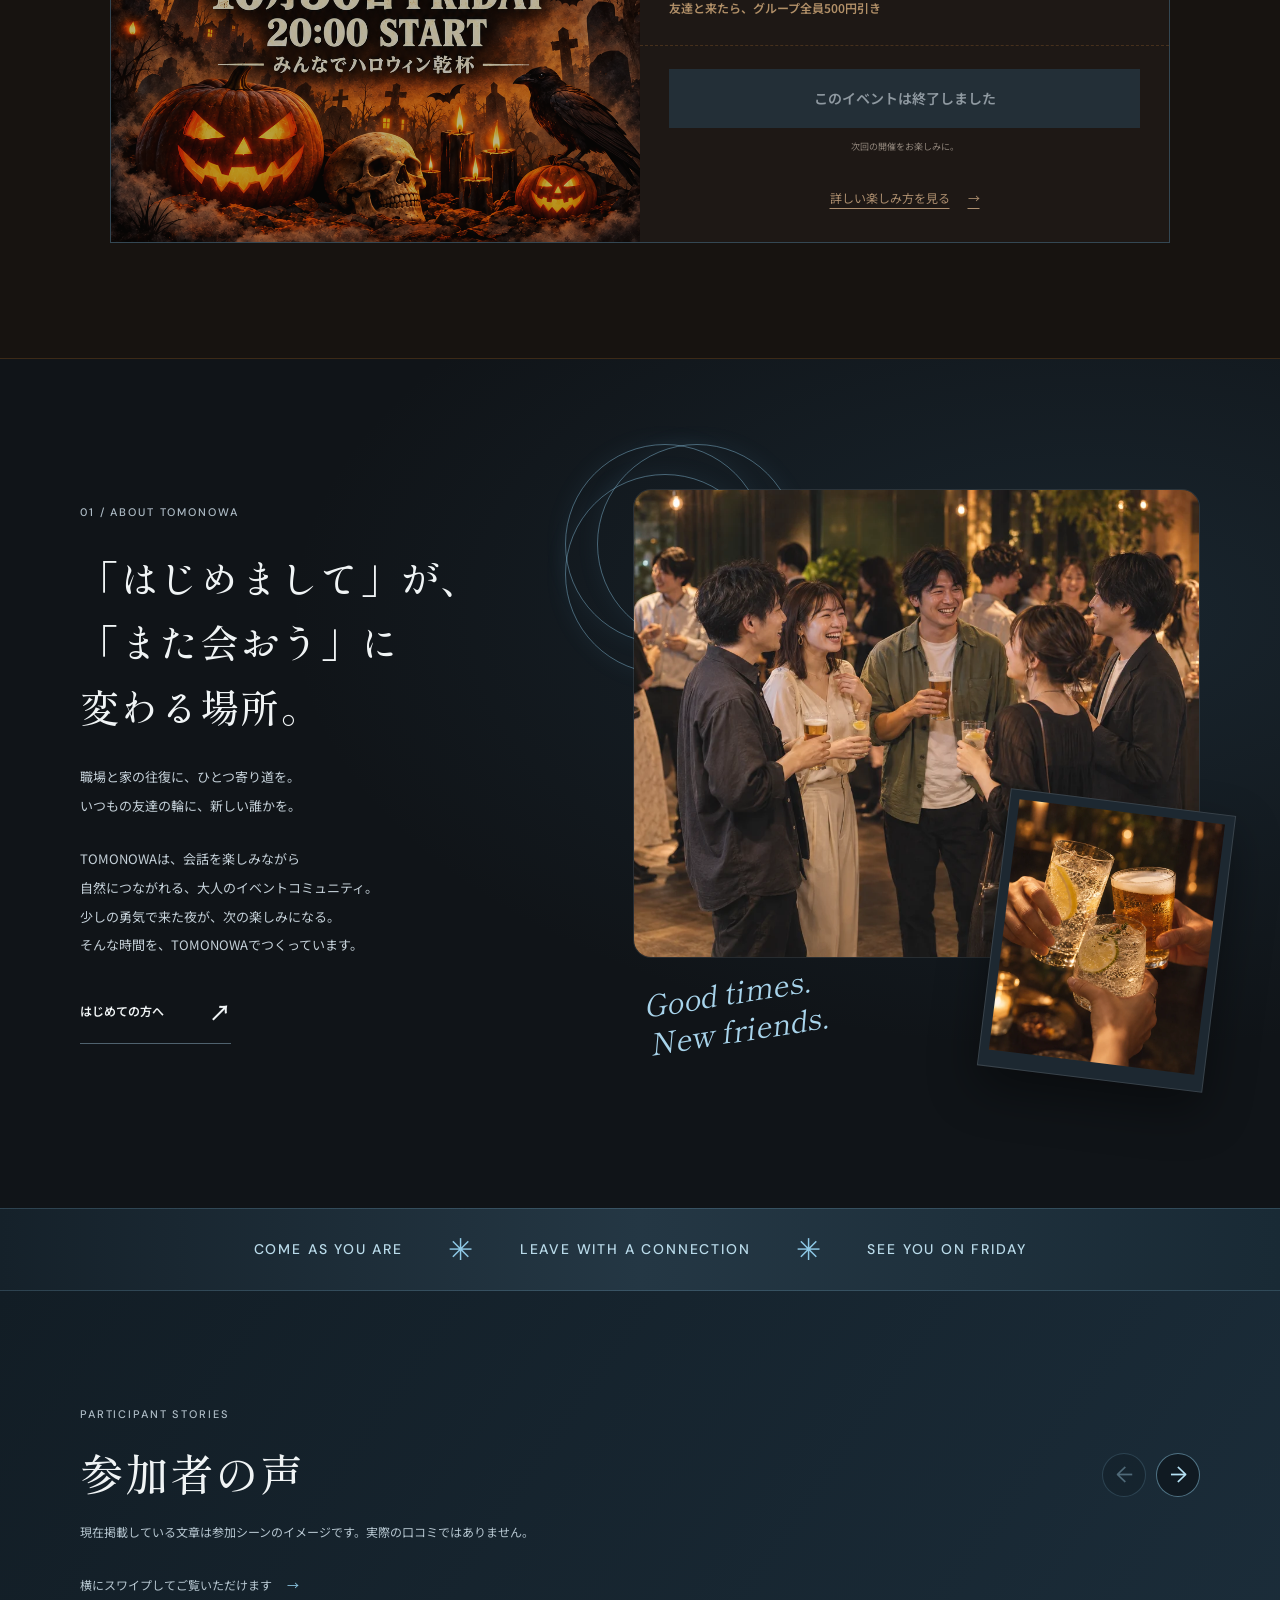
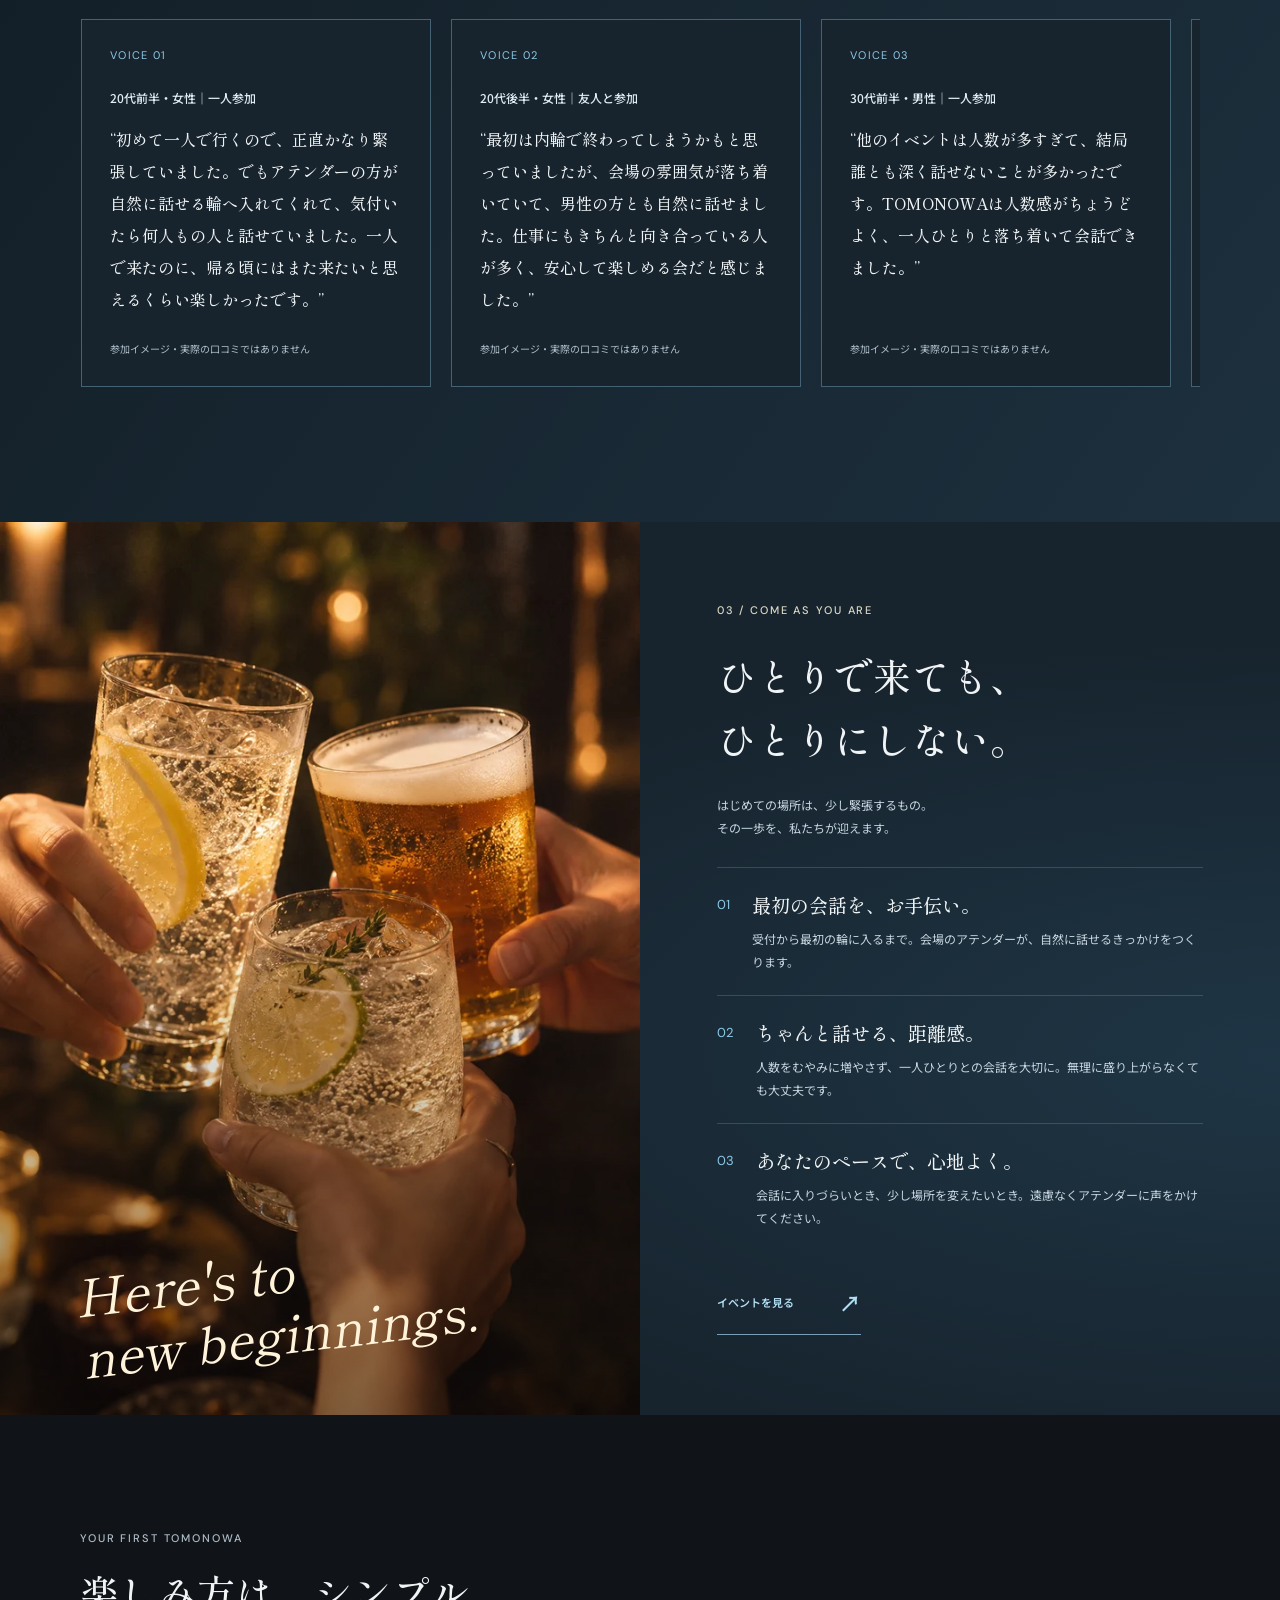
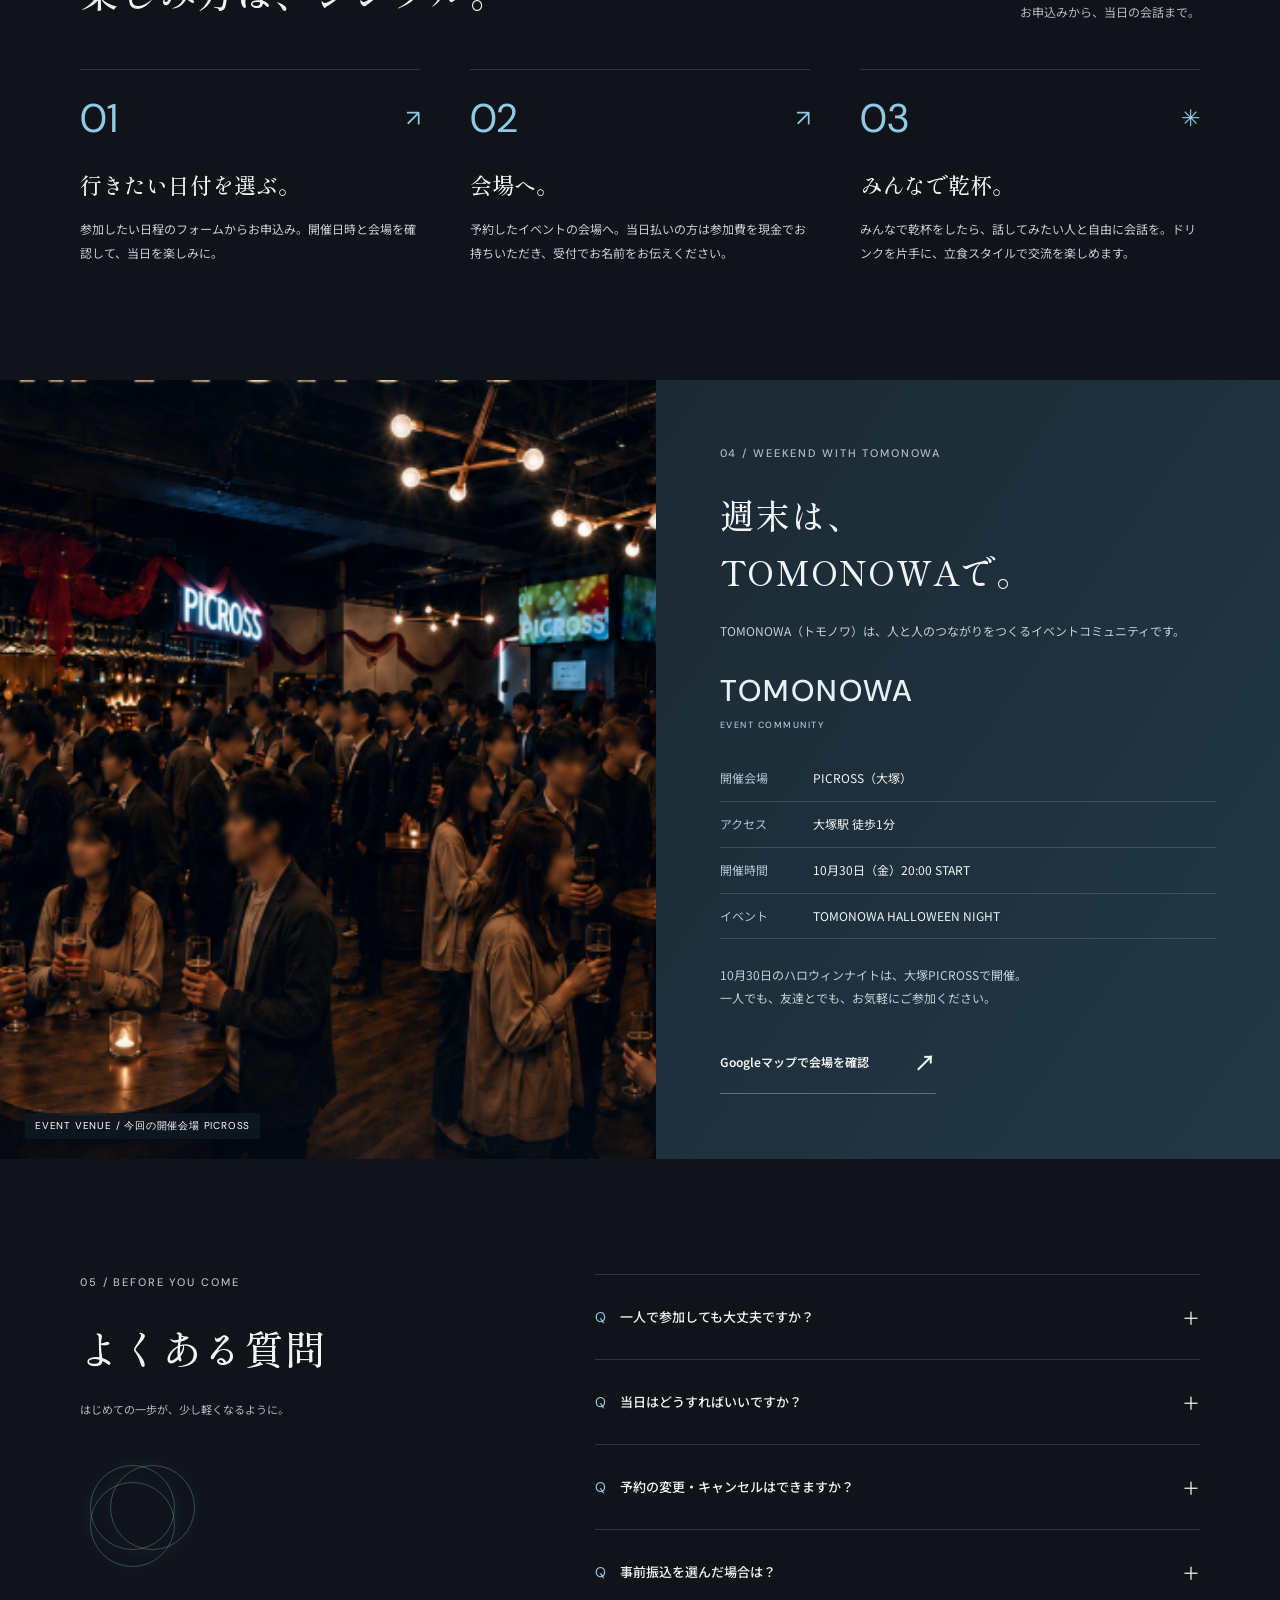
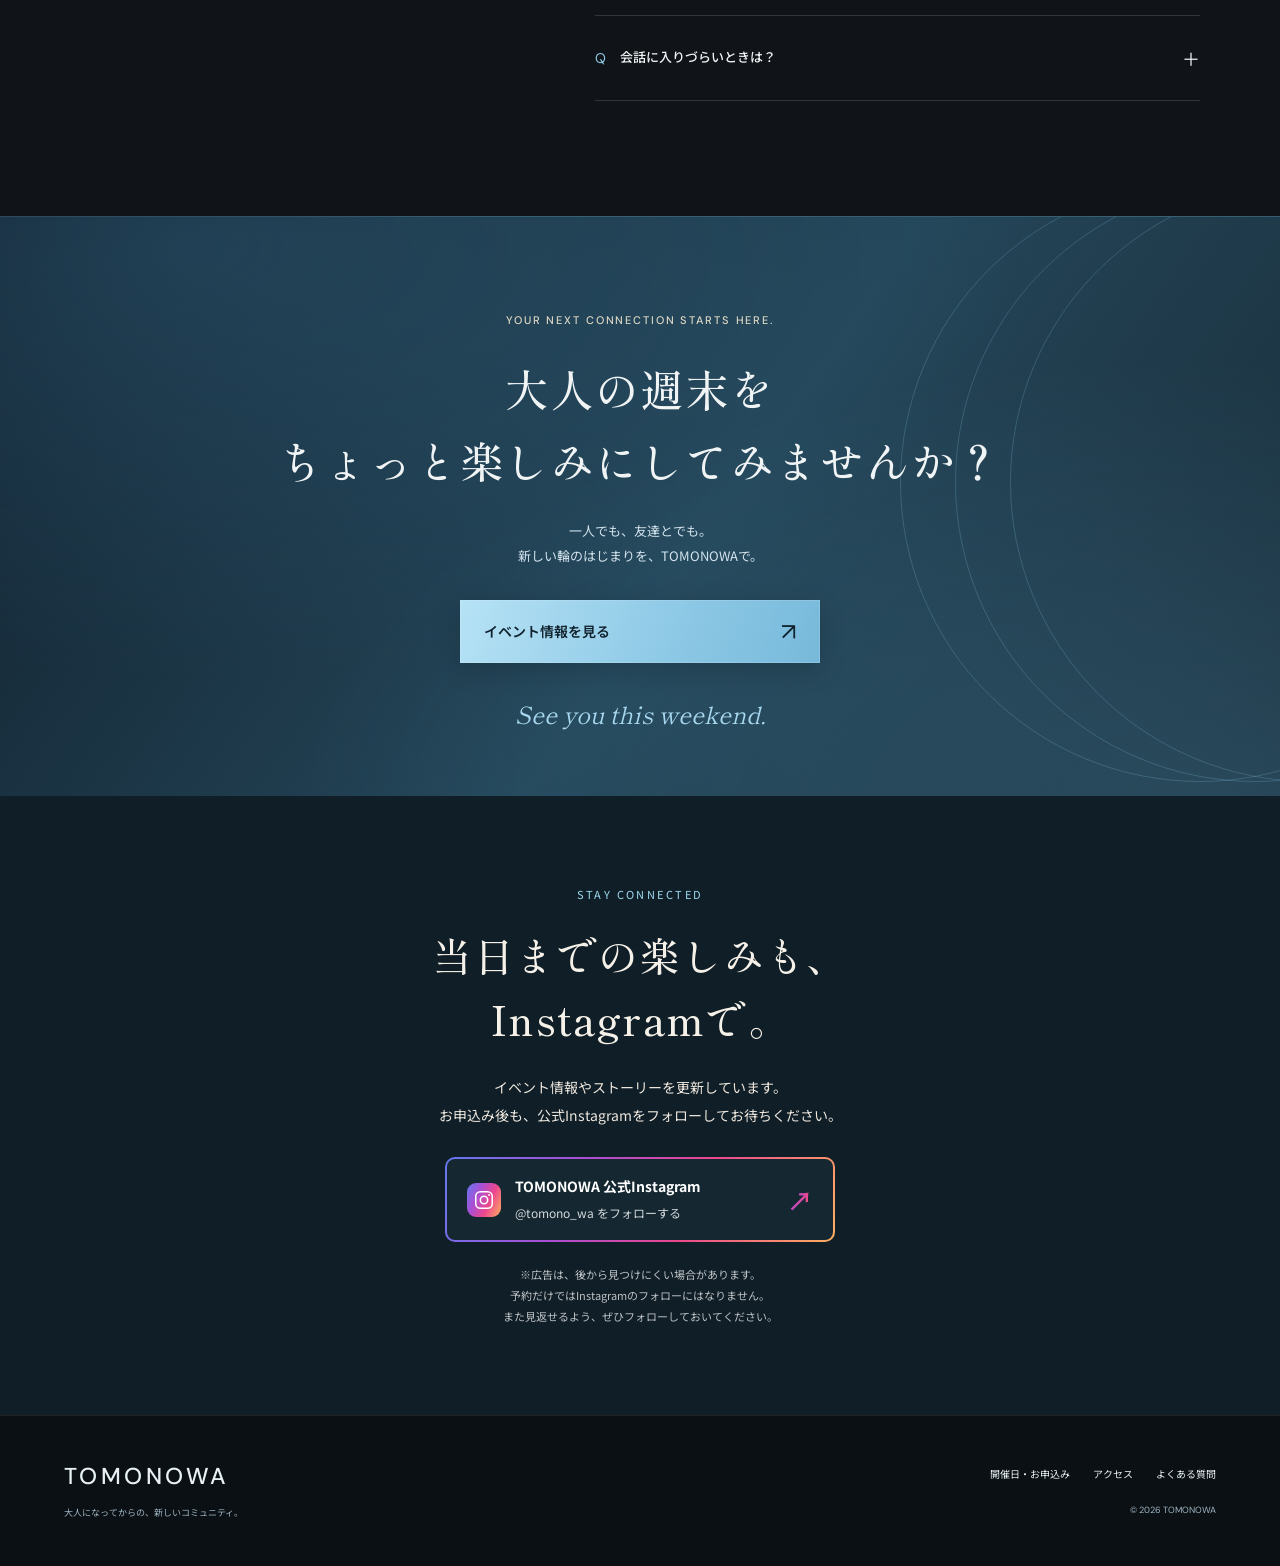
==== commit 43742f7e: "Refocus portal on making friends beyond work" ====
--- a/index.html
+++ b/index.html
@@ -4,13 +4,13 @@
   <meta charset="utf-8">
   <meta name="viewport" content="width=device-width, initial-scale=1">
   <meta name="theme-color" content="#101418">
-  <meta name="description" content="友達の輪が、自然と広がる夜。TOMONOWAは大人のためのイベントコミュニティ。一人参加・初参加も歓迎。10月30日（金）20:00、大塚PICROSSでハロウィンナイト開催。">
-  <meta property="og:title" content="TOMONOWA｜金曜の夜に、新しいつながりを。">
-  <meta property="og:description" content="10月30日（金）20:00、大塚PICROSSでハロウィンナイト。女性3,500円・男性6,500円、友達と来たらグループ全員500円引き。">
+  <meta name="description" content="休日に誘える友達を。職場以外の友達と出会う飲み会、TOMONOWA。一人参加も、友達との参加も歓迎。次回は10月30日（金）20:00、大塚PICROSSでハロウィンナイト。">
+  <meta property="og:title" content="TOMONOWA｜休日に誘える友達を。">
+  <meta property="og:description" content="職場以外の友達と出会う飲み会、TOMONOWA。一人参加も、友達との参加も歓迎。次回は10月30日（金）20:00、ハロウィンナイト開催。">
   <meta property="og:type" content="website">
   <meta property="og:url" content="https://martech0000.github.io/tomonowa-event-portal/">
   <meta property="og:image" content="https://martech0000.github.io/tomonowa-event-portal/assets/halloween-2026-flyer.png">
-  <title>TOMONOWA｜金曜の夜に、新しいつながりを。</title>
+  <title>TOMONOWA｜休日に誘える友達を。</title>
   <link rel="preconnect" href="https://fonts.googleapis.com">
   <link rel="preconnect" href="https://fonts.gstatic.com" crossorigin>
   <link href="https://fonts.googleapis.com/css2?family=DM+Sans:wght@400;500;600;700&family=Shippori+Mincho:wght@500;600;700&family=Noto+Sans+JP:wght@400;500;600;700&display=swap" rel="stylesheet">
@@ -19,6 +19,7 @@
   <link rel="stylesheet" href="halloween-event.css?v=20261003-1">
   <link rel="stylesheet" href="attendance.css?v=20261014-1">
   <link rel="stylesheet" href="instagram-follow.css?v=20261022-3">
+  <link rel="stylesheet" href="friendship.css?v=20261022-1">
   <script src="site.js?v=halloween-20261003" defer></script>
 </head>
 <body>
@@ -32,13 +33,17 @@
       <img class="hero-photo" src="assets/picross-hero.png" alt="実際の会場、大塚PICROSSでの交流風景" fetchpriority="high">
       <div class="hero-overlay"></div>
       <img class="hero-logo" src="assets/tomonowa-logo-transparent.png" alt="TOMONOWA">
-      <div class="hero-content"><p class="eyebrow light">A LITTLE COURAGE. A NEW CONNECTION.</p><h1 id="hero-title">友達の輪が、<br>自然と広がる夜。</h1><p class="hero-lead">いつもの金曜に、ちょっと新しい出会いを。<br>友達も、恋も。何気ない会話から始まる場所。</p><a class="button button-cream" href="#events">イベントを見る <span aria-hidden="true">↗</span></a><p class="hero-meta">大塚 PICROSS <i></i> 一人参加・初参加も歓迎</p></div>
+      <div class="hero-content"><p class="eyebrow light">NEW FRIENDS. MORE WEEKEND PLANS.</p><h1 id="hero-title">休日に誘える<br>友達を。</h1><p class="hero-lead">職場以外の友達と出会う飲み会、<span>TOMONOWA。</span></p><p class="hero-welcome">一人参加も、友達との参加も歓迎。</p><a class="button button-cream" href="#events">開催日・料金を見る <span aria-hidden="true">↗</span></a><p class="hero-meta">次回 10月30日（金）20:00 <i></i> 大塚 PICROSS</p></div>
       <div class="hero-side" aria-hidden="true">GOOD COMPANY, GOOD FRIDAY.</div>
-      <a class="hero-scroll" href="#about">SCROLL TO DISCOVER <span aria-hidden="true">↓</span></a>
+      <a class="hero-scroll" href="#friendship">SCROLL TO DISCOVER <span aria-hidden="true">↓</span></a>
     </section>
     <a class="next-event" href="#events"><span class="next-label"><span class="live-dot"></span> NEXT PARTY</span><span class="next-date" data-next-date>10.30 <small>FRI</small></span><span class="next-info" data-next-info>20:00 START <span>大塚 PICROSS</span></span><span class="next-action">ハロウィンの詳細 <b aria-hidden="true">↗</b></span></a>
+    <section class="friendship-intro" id="friendship" aria-labelledby="friendship-title">
+      <p class="eyebrow">FRIENDS BEYOND WORK</p>
+      <div class="friendship-intro__body"><h2 id="friendship-title">映画に行く友達。<br>仕事帰りに飲む仲間。</h2><div><p>まずは一緒に飲んで、<br>気の合う人と話してみませんか。</p><p>仕事のつながりだけじゃない、<br>「今度、何する？」と誘える関係を。</p><a class="text-link" href="#events">次の飲み会を見てみる <span aria-hidden="true">↗</span></a></div></div>
+    </section>
     <aside class="instagram-early" id="instagram-official" aria-labelledby="instagram-early-title">
-      <div class="instagram-early__copy"><h2 id="instagram-early-title">次の楽しみを、見逃さないために。</h2><p>イベント情報やストーリーは、公式Instagramで更新中。<br>フォローして、次のお知らせをお待ちください。</p><small>※広告は、後から見つけにくい場合があります。</small></div>
+      <div class="instagram-early__copy"><h2 id="instagram-early-title">会の雰囲気は、Instagramでも。</h2><p>イベント情報やストーリーを更新中。</p><small>※広告は、後から見つけにくい場合があります。</small></div>
       <a class="instagram-follow__button" href="https://www.instagram.com/tomono_wa/" target="_blank" rel="noopener noreferrer" aria-label="TOMONOWA公式Instagramはこちら（新しいタブ）">
         <svg width="26" height="26" viewBox="0 0 24 24" fill="none" stroke="currentColor" stroke-width="1.7" aria-hidden="true"><rect x="3" y="3" width="18" height="18" rx="5"/><circle cx="12" cy="12" r="4"/><circle cx="17.5" cy="6.5" r="1" fill="currentColor" stroke="none"/></svg>
         <span><strong>公式Instagramはこちら</strong><small>@tomono_wa をフォローする</small></span><span aria-hidden="true">↗</span>
@@ -59,7 +64,7 @@
       <a class="text-link" href="#events">次のイベントを見る <span aria-hidden="true">↗</span></a>
     </section>
     <section class="section events halloween-event" id="events" aria-labelledby="events-title">
-      <div class="section-heading"><div><p class="eyebrow">NEXT EVENT / 2026.10.30 FRIDAY</p><h2 id="events-title">10月30日、<br>ハロウィンイベント開催！</h2><p class="event-area">東京・大塚 <span>会場：PICROSS</span></p></div><p class="month-label">OCTOBER <span>2026</span></p></div>
+      <div class="section-heading"><div><p class="eyebrow">NEXT EVENT / 2026.10.30 FRIDAY</p><h2 id="events-title">次の出会いのきっかけは、<br>ハロウィンナイト。</h2><p class="event-area">10月30日（金）20:00〜 <span>東京・大塚 PICROSS</span></p></div><p class="month-label">OCTOBER <span>2026</span></p></div>
       <p class="booking-guide">大人だって、ハロウィンで遊びたい。<span>10月30日（金）20:00 START</span></p>
       <div class="event-grid single-event">
         <article class="event-card featured halloween-card" data-event-date="2026-10-30" data-event-end="2026-10-30T23:59:59+09:00">
@@ -74,7 +79,7 @@
               <div class="price-row"><div><small>女性</small><strong>¥3,500</strong></div><div><small>男性</small><strong>¥6,500</strong></div></div>
               <p class="halloween-friend-off">友達と来たら、グループ全員500円引き</p>
             </div>
-            <div class="ticket-bottom"><a class="button button-green booking-link" href="https://martech0000.github.io/tomonowa-event-portal/halloween/">内容の詳細はこちら <span aria-hidden="true">↗</span></a><small>ハロウィン特設LPで、当日の楽しみ方をご覧ください</small></div>
+            <div class="ticket-bottom"><a class="button button-green booking-link" href="https://forms.gle/Z9j5tLAdnvGv2S6G9">10月30日に参加する <span aria-hidden="true">↗</span></a><small>参加人数などを、申込みフォームでお知らせください</small><a class="event-details-link" href="https://martech0000.github.io/tomonowa-event-portal/halloween/">詳しい楽しみ方を見る <span aria-hidden="true">→</span></a></div>
           </div>
         </article>
       </div>
--- a/friendship.css
+++ b/friendship.css
@@ -0,0 +1,31 @@
+/* Friendship is the concept; Halloween is the next occasion to meet. */
+.hero h1 { font-size:clamp(48px,6vw,82px); line-height:1.35; }
+.hero-lead { font-size:16px; line-height:1.9; }
+.hero-lead span { display:inline-block; }
+.hero-welcome { margin-top:12px; font-size:12px; color:#e2e7eb; }
+.friendship-intro { padding:76px max(54px,calc((100vw - 1120px)/2)); background:#15222c; border-bottom:1px solid #334b5a; scroll-margin-top:80px; }
+.friendship-intro .eyebrow { color:#a0cce2; }
+.friendship-intro__body { display:grid; grid-template-columns:1.2fr 1fr; align-items:center; gap:48px; }
+.friendship-intro h2 { font:500 clamp(28px,3vw,42px)/1.8 var(--serif); color:#f2f6f7; }
+.friendship-intro__body p { font-size:14px; line-height:2.1; color:#c5d2dc; }
+.friendship-intro__body p+p { margin-top:16px; }
+.friendship-intro .text-link { margin-top:24px; }
+.instagram-early { padding-block:24px; }
+.instagram-early__copy h2 { font-size:18px; }
+.instagram-early .instagram-follow__button { min-height:66px; padding-block:12px; }
+.halloween-event .section-heading h2 { font-size:clamp(26px,3.2vw,42px); }
+.event-details-link { display:flex; justify-content:center; align-items:center; gap:18px; margin-top:22px; padding:10px; color:#efc498; font-size:12px; text-decoration:underline; text-underline-offset:5px; }
+.event-details-link:hover { color:#fff; }
+@media(max-width:759px) {
+  .hero { min-height:740px; }
+  .hero h1 { font-size:clamp(42px,11.3vw,68px); }
+  .hero-lead { font-size:14px; }
+  .hero-welcome { font-size:11px; }
+  .friendship-intro { padding:52px 24px; }
+  .friendship-intro__body { grid-template-columns:1fr; gap:24px; }
+  .friendship-intro h2 { font-size:clamp(26px,7.1vw,36px); }
+  .friendship-intro__body p { font-size:13px; }
+  .instagram-early { padding-block:24px; gap:16px; }
+  .instagram-early__copy h2 { font-size:17px; }
+  .halloween-event .section-heading h2 { font-size:clamp(23px,6.3vw,34px); }
+}
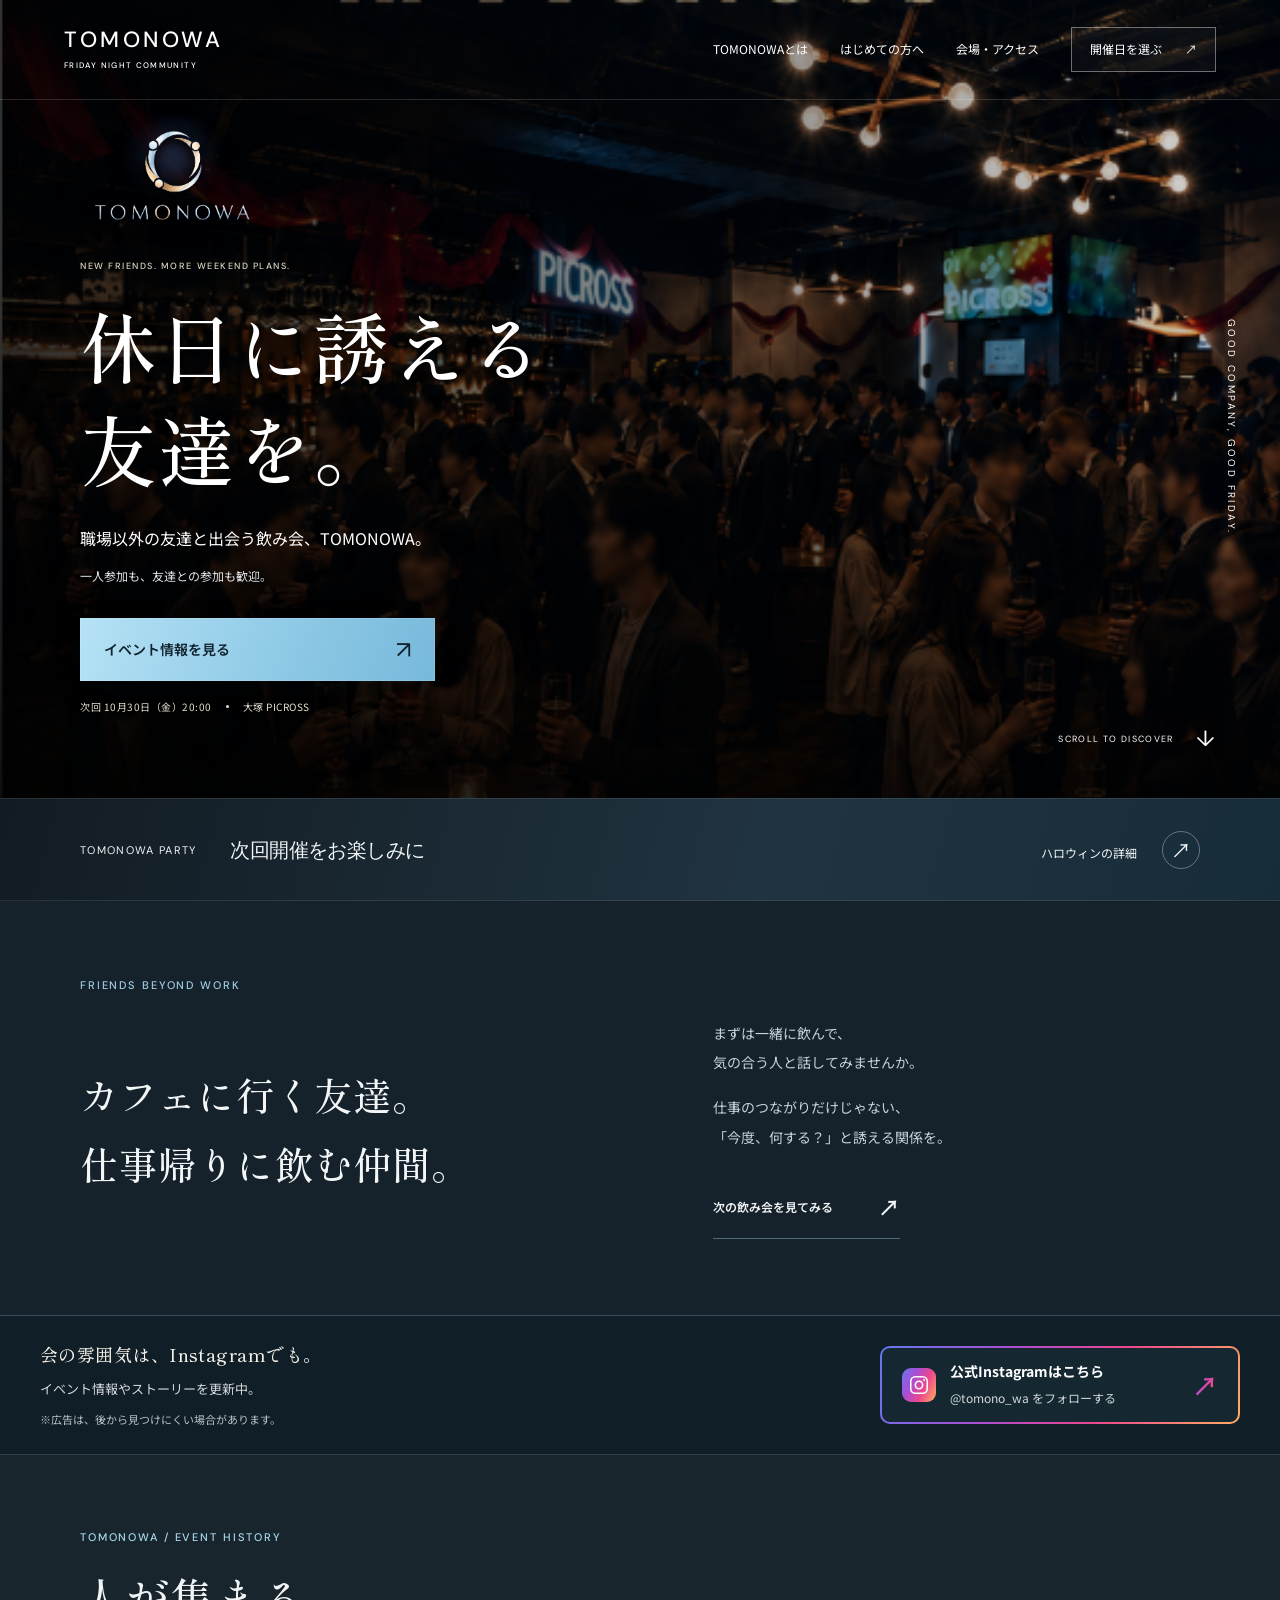
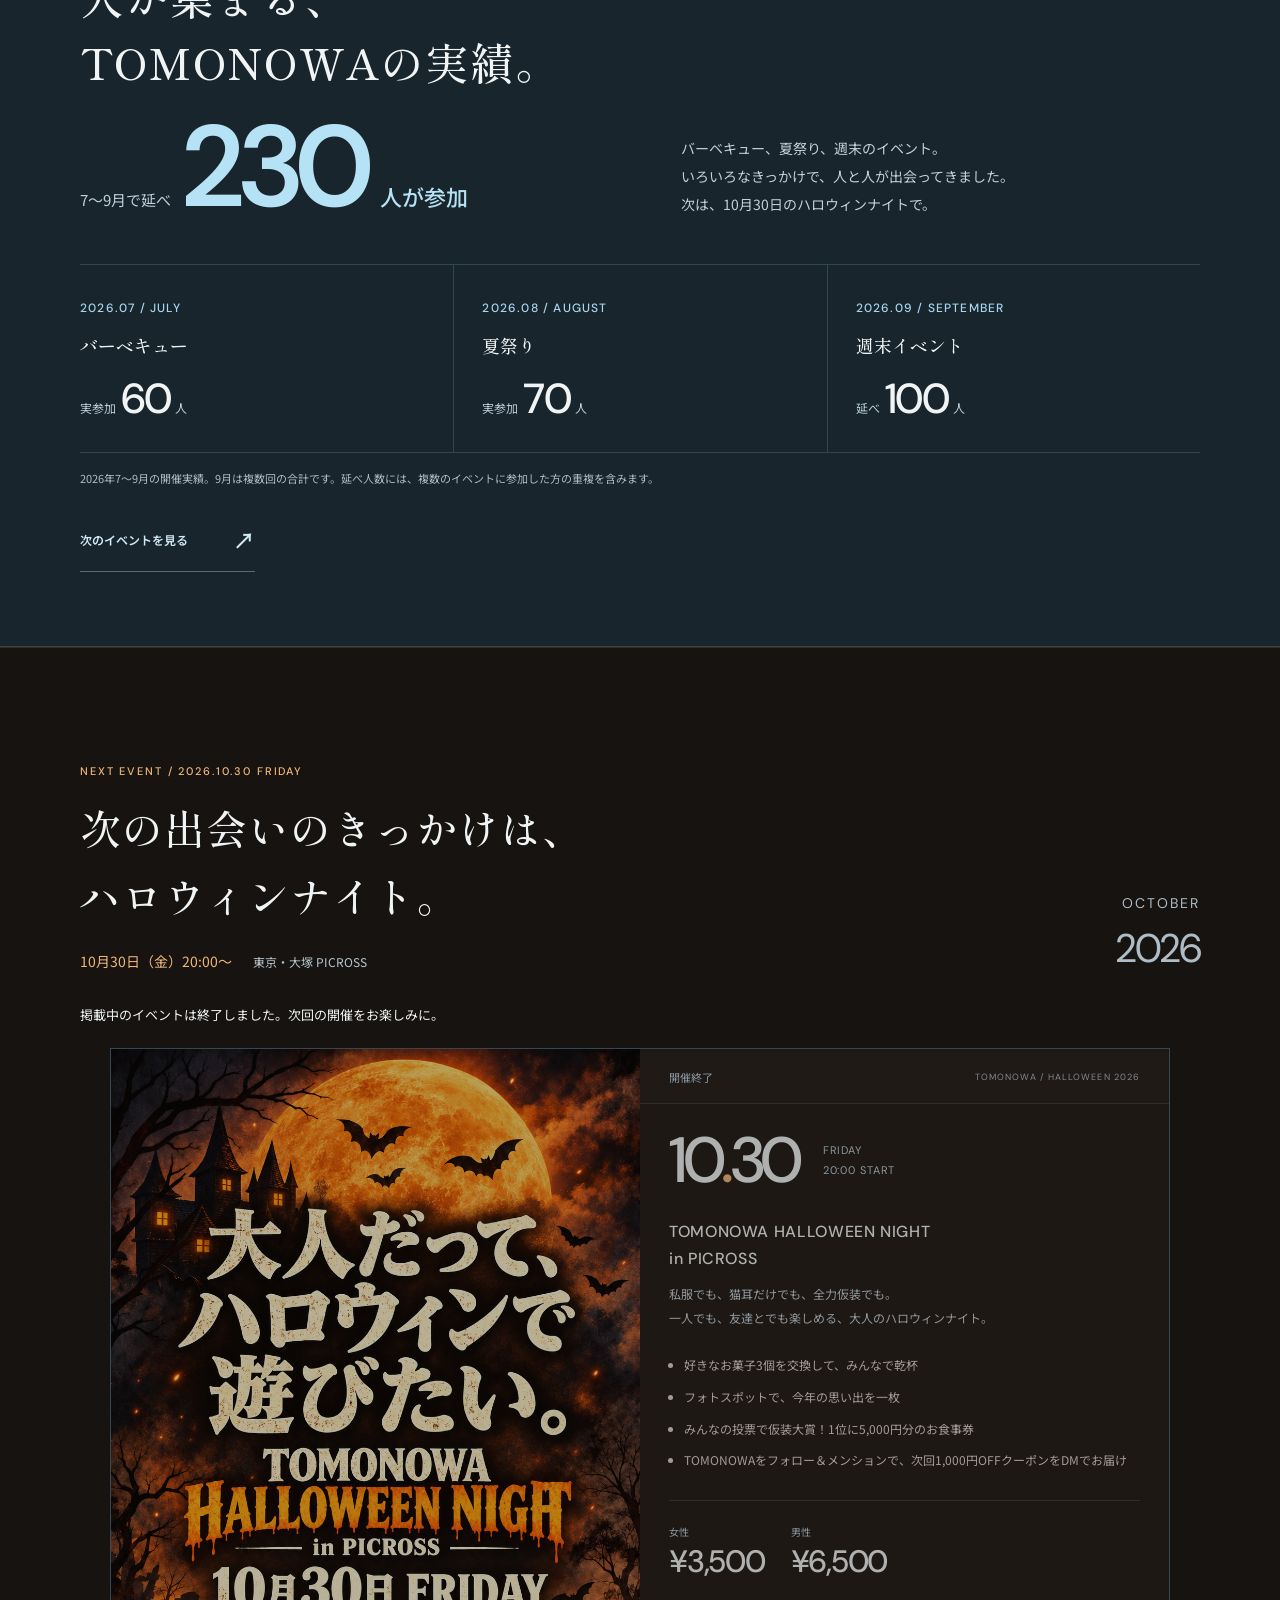
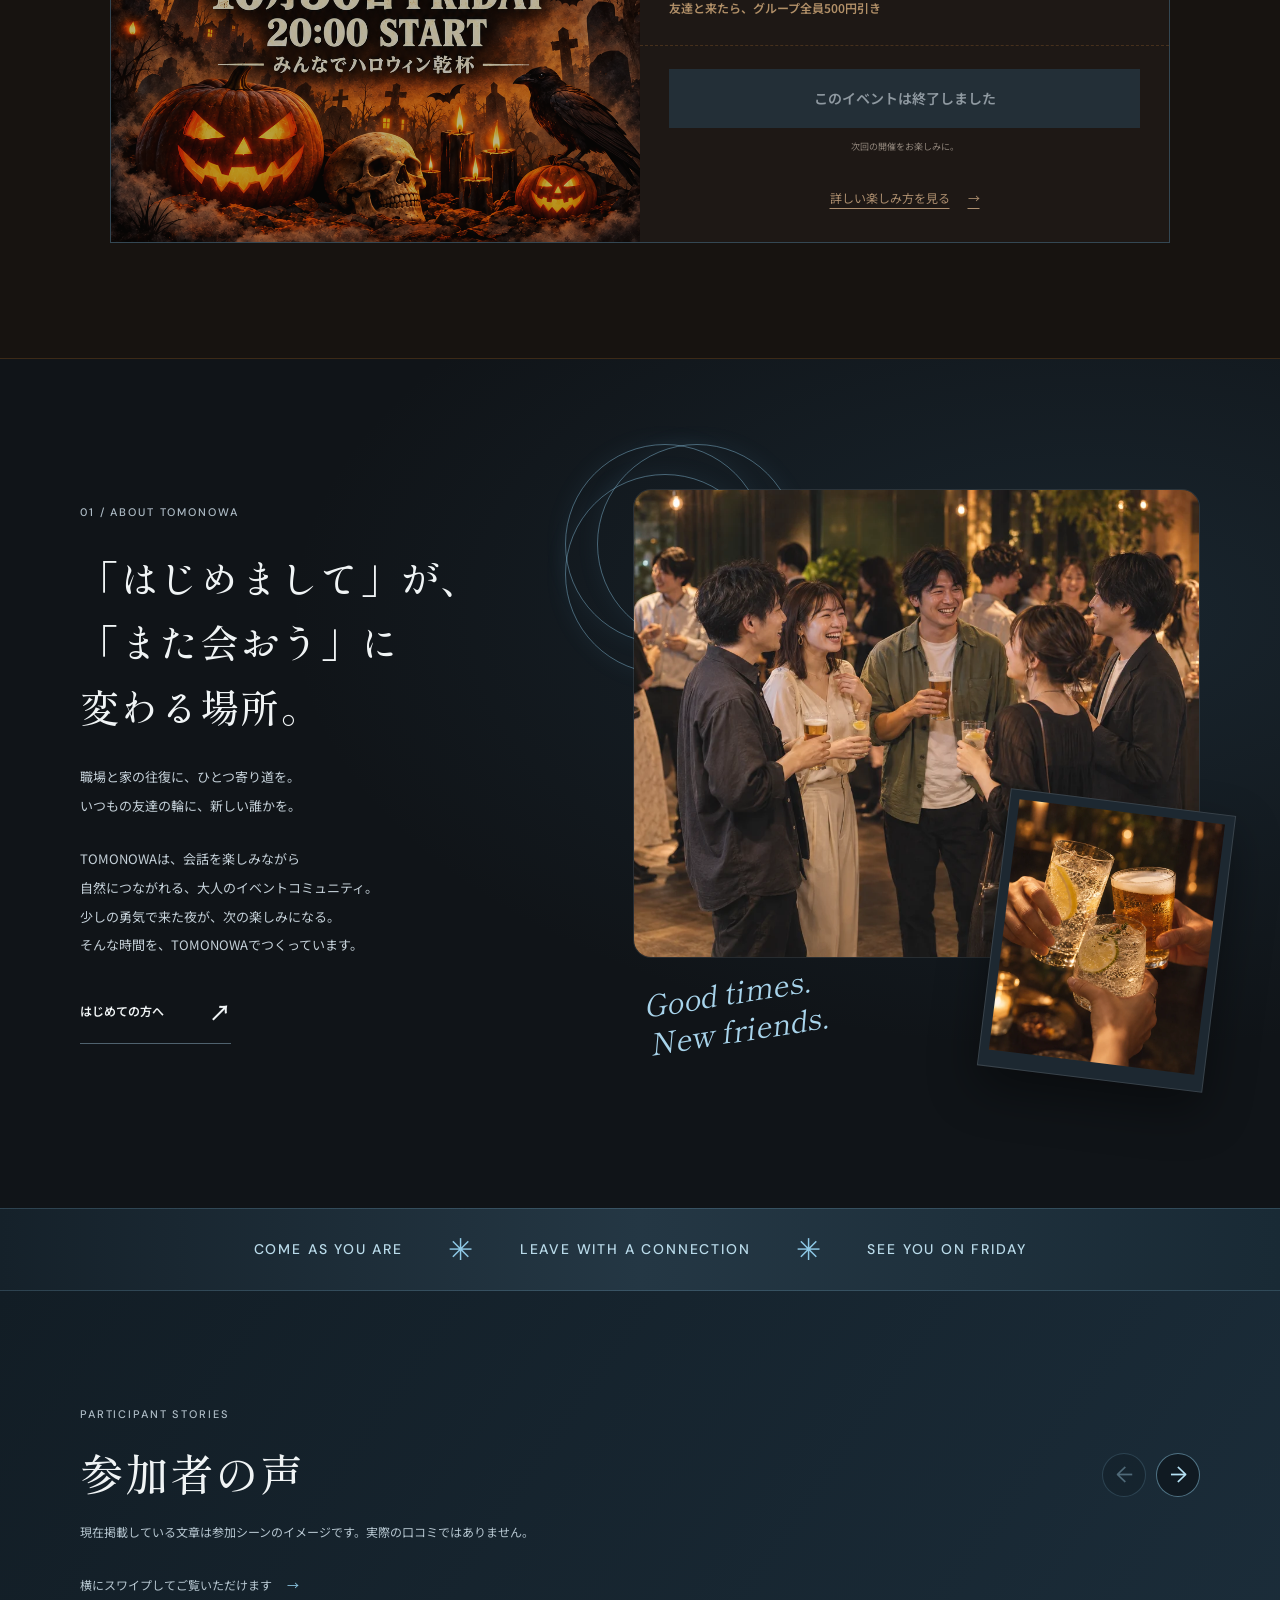
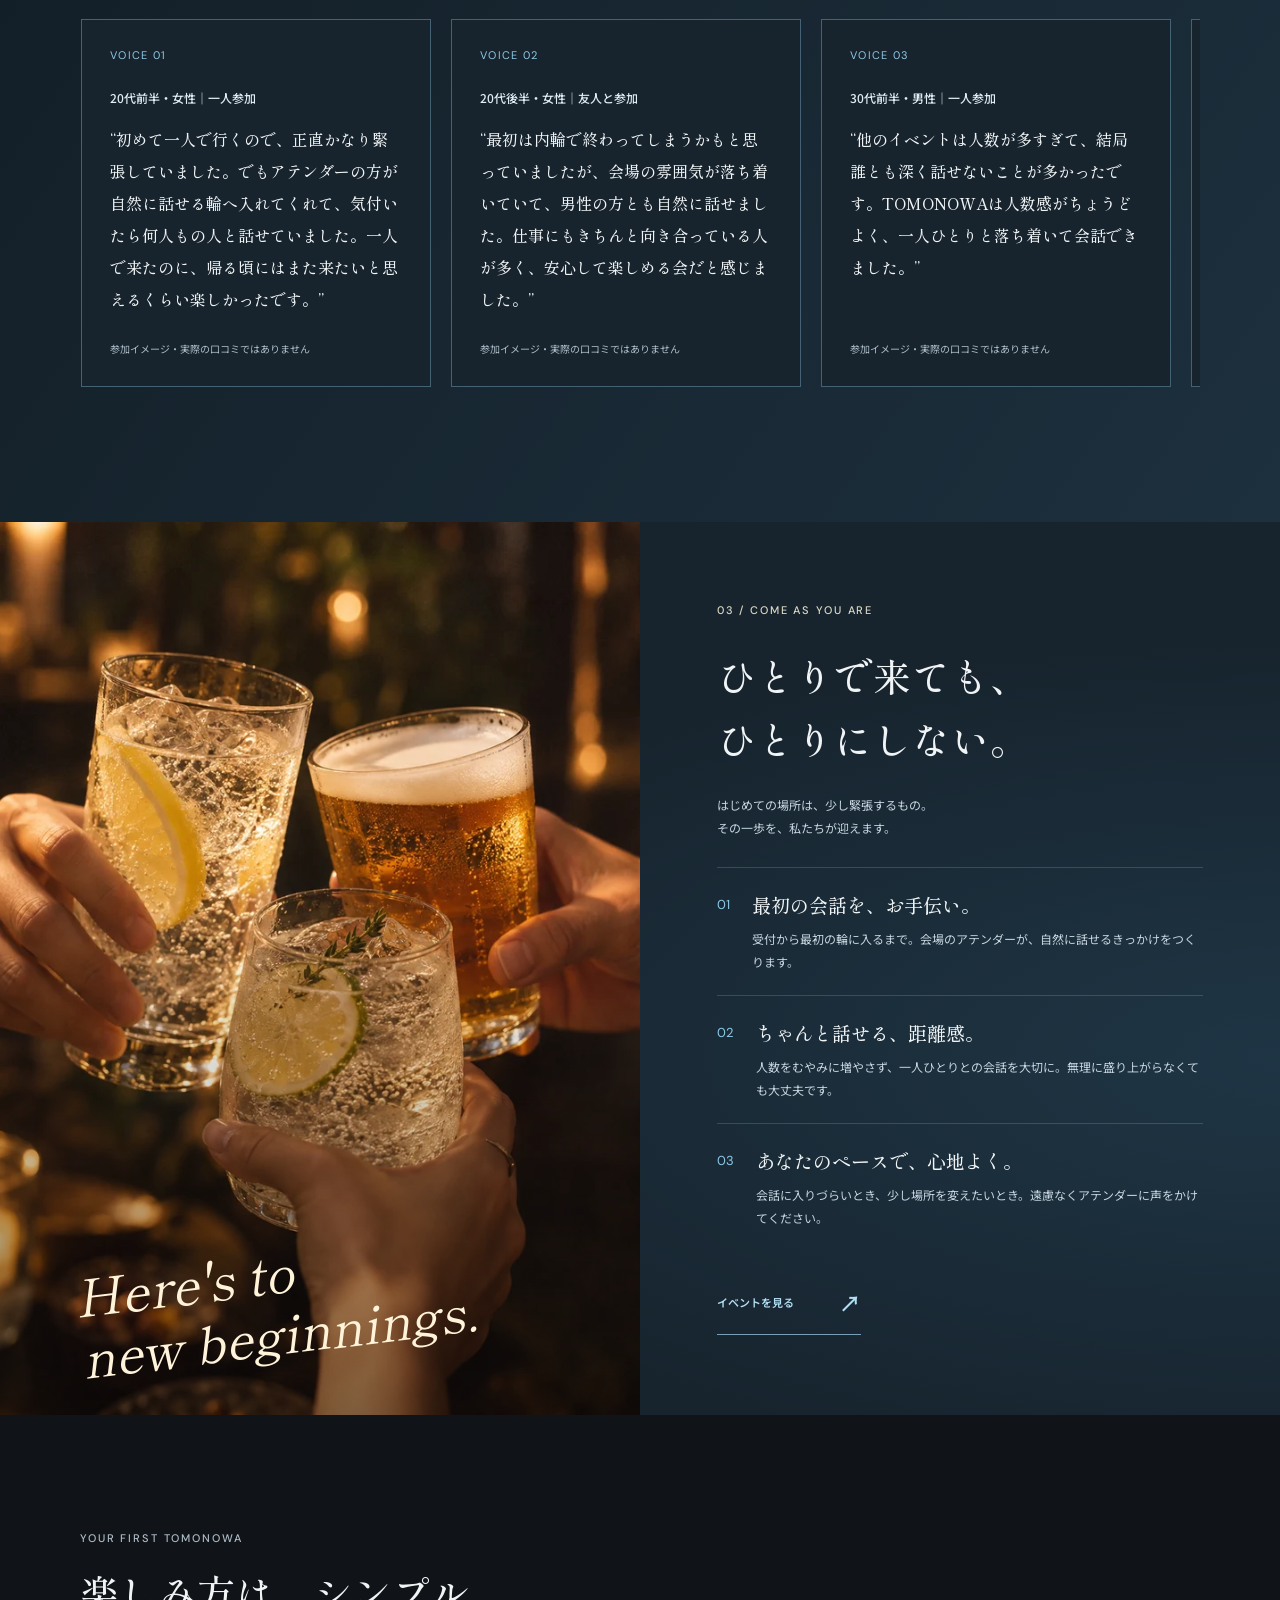
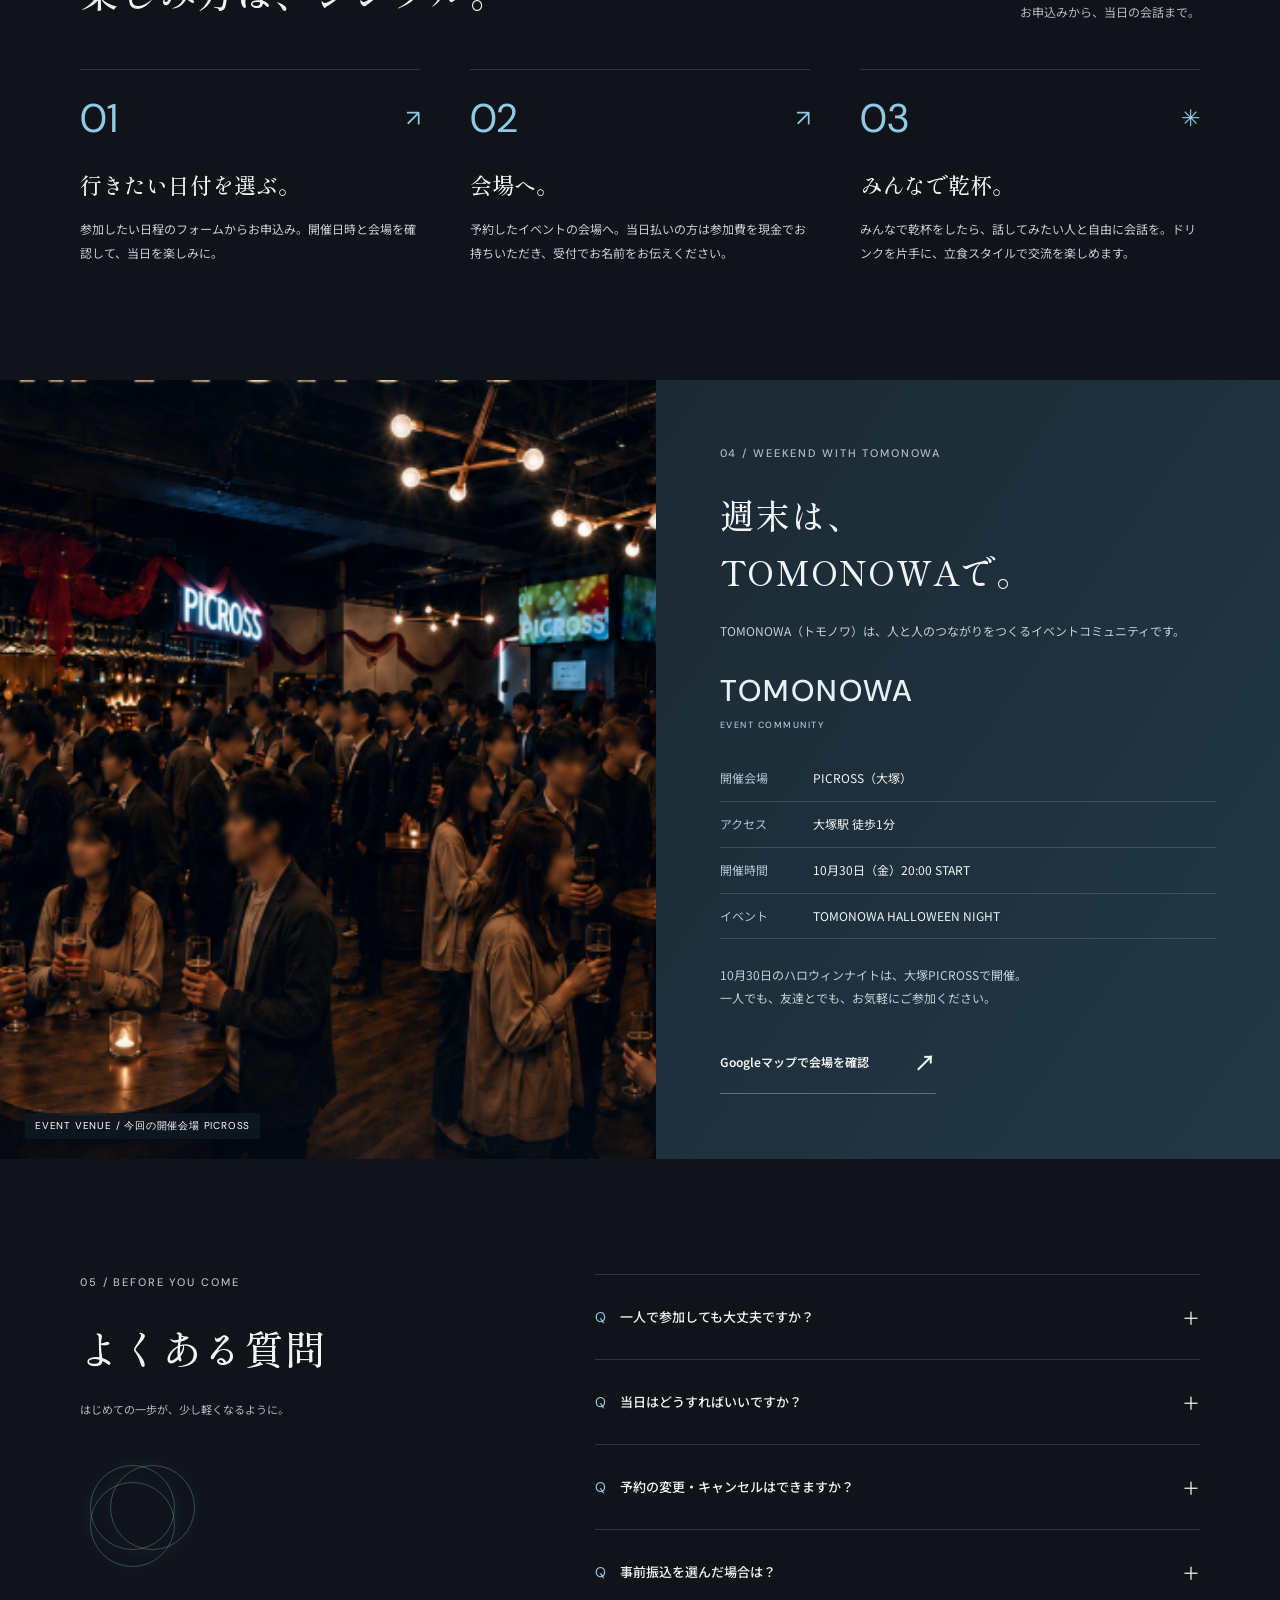
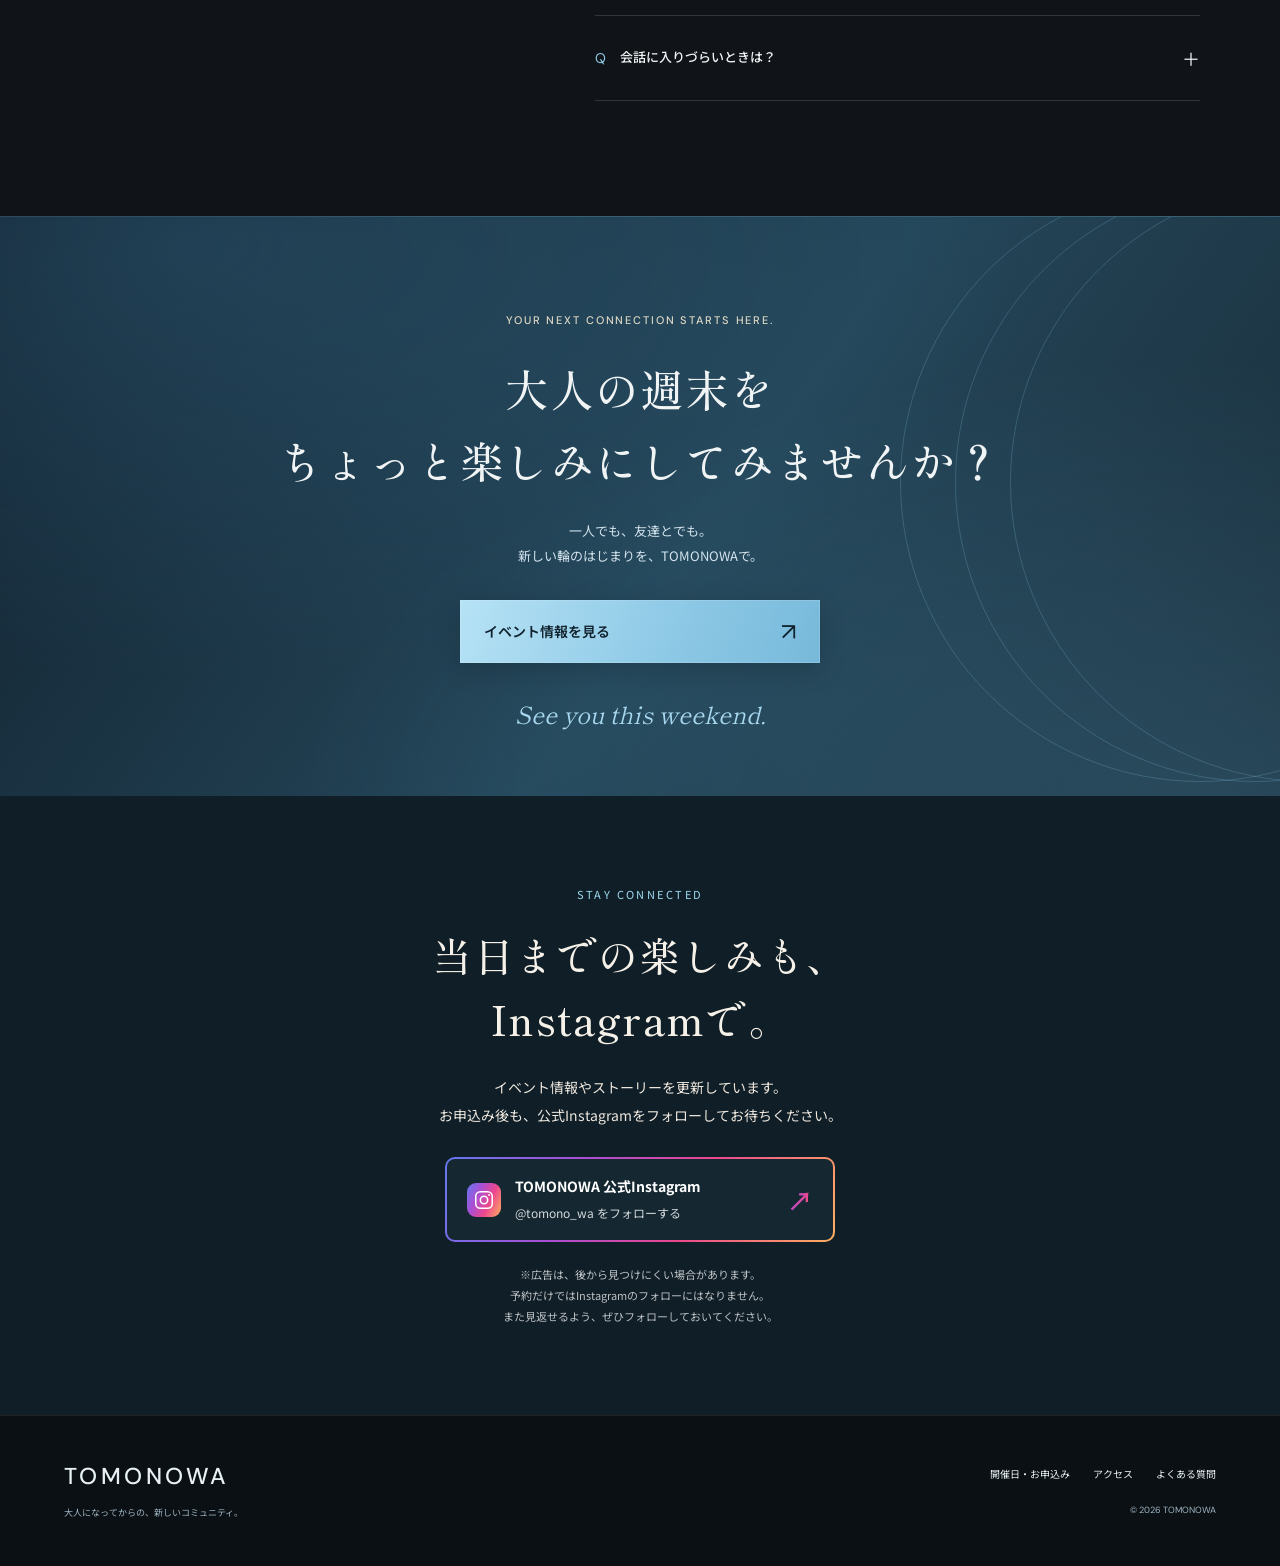
==== commit 582209c2: "Use cafe friends in friendship introduction" ====
--- a/index.html
+++ b/index.html
@@ -40,7 +40,7 @@
     <a class="next-event" href="#events"><span class="next-label"><span class="live-dot"></span> NEXT PARTY</span><span class="next-date" data-next-date>10.30 <small>FRI</small></span><span class="next-info" data-next-info>20:00 START <span>大塚 PICROSS</span></span><span class="next-action">ハロウィンの詳細 <b aria-hidden="true">↗</b></span></a>
     <section class="friendship-intro" id="friendship" aria-labelledby="friendship-title">
       <p class="eyebrow">FRIENDS BEYOND WORK</p>
-      <div class="friendship-intro__body"><h2 id="friendship-title">映画に行く友達。<br>仕事帰りに飲む仲間。</h2><div><p>まずは一緒に飲んで、<br>気の合う人と話してみませんか。</p><p>仕事のつながりだけじゃない、<br>「今度、何する？」と誘える関係を。</p><a class="text-link" href="#events">次の飲み会を見てみる <span aria-hidden="true">↗</span></a></div></div>
+      <div class="friendship-intro__body"><h2 id="friendship-title">カフェに行く友達。<br>仕事帰りに飲む仲間。</h2><div><p>まずは一緒に飲んで、<br>気の合う人と話してみませんか。</p><p>仕事のつながりだけじゃない、<br>「今度、何する？」と誘える関係を。</p><a class="text-link" href="#events">次の飲み会を見てみる <span aria-hidden="true">↗</span></a></div></div>
     </section>
     <aside class="instagram-early" id="instagram-official" aria-labelledby="instagram-early-title">
       <div class="instagram-early__copy"><h2 id="instagram-early-title">会の雰囲気は、Instagramでも。</h2><p>イベント情報やストーリーを更新中。</p><small>※広告は、後から見つけにくい場合があります。</small></div>
